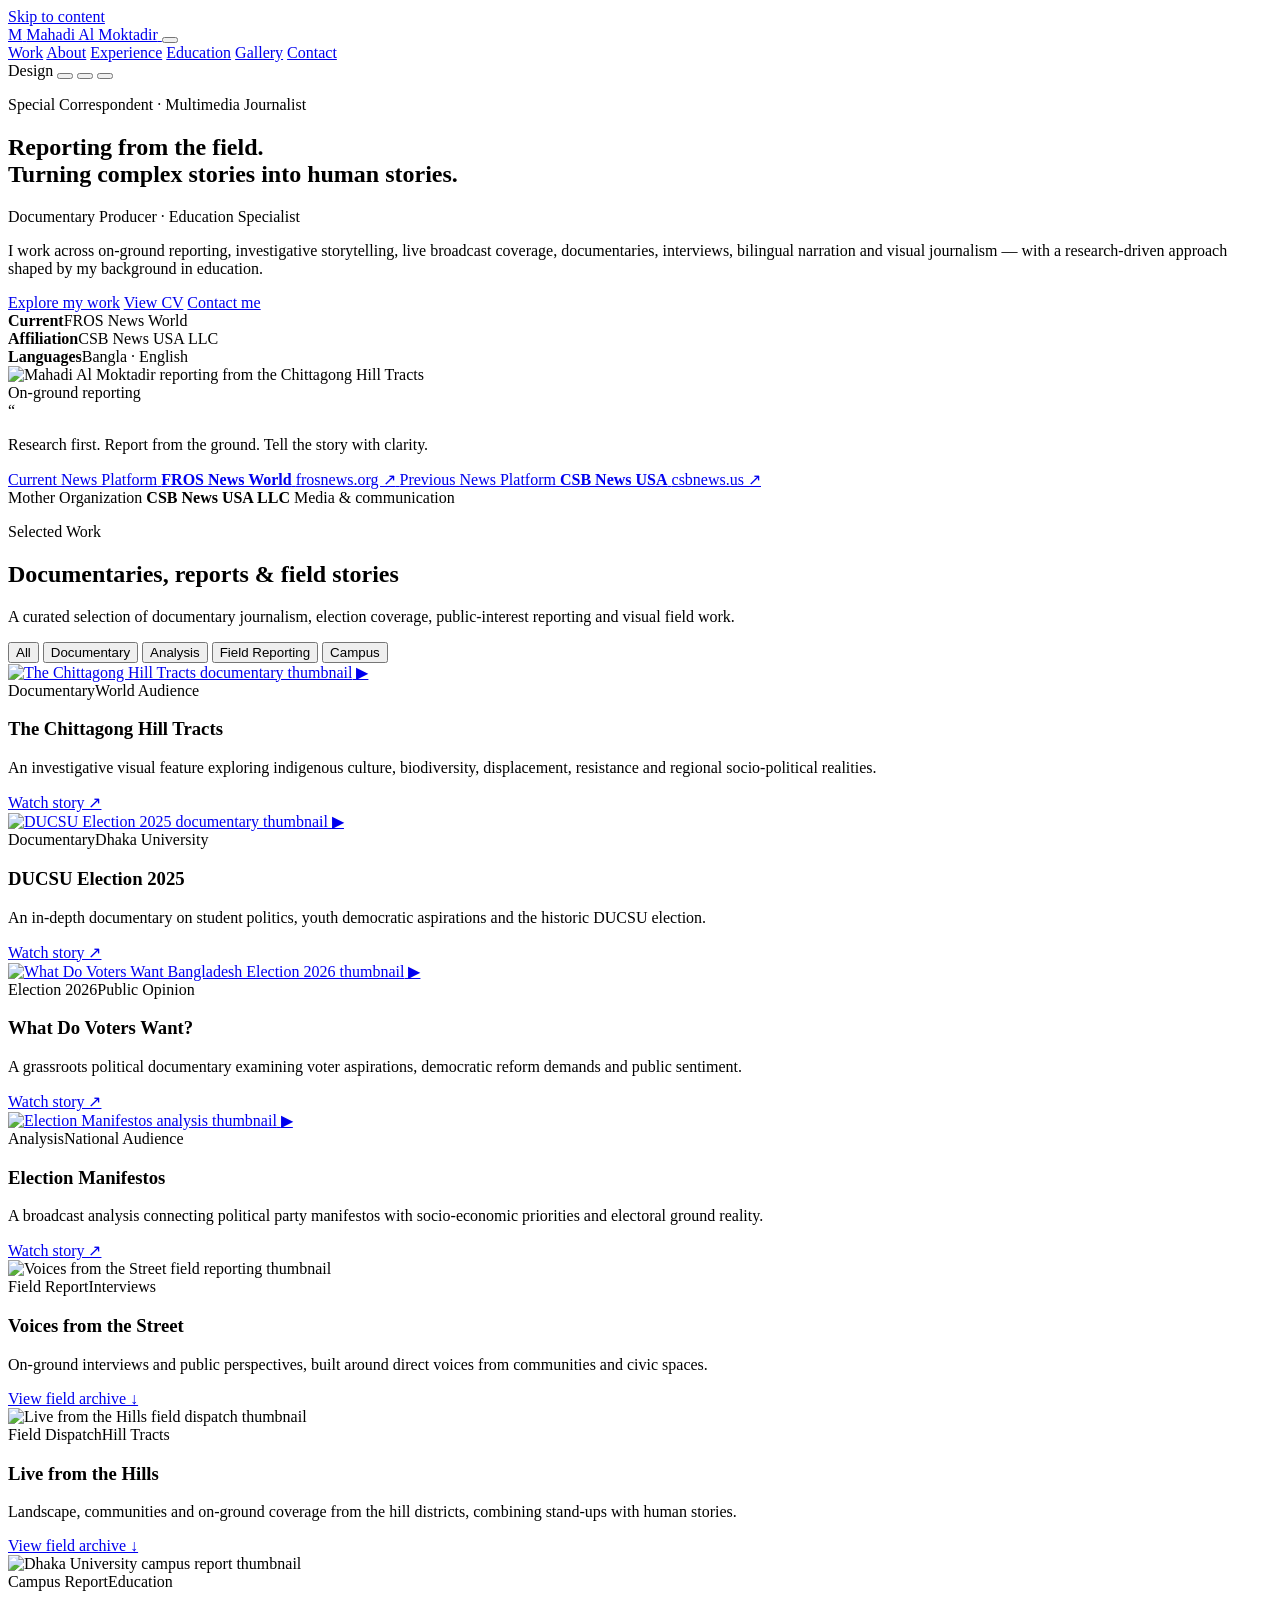
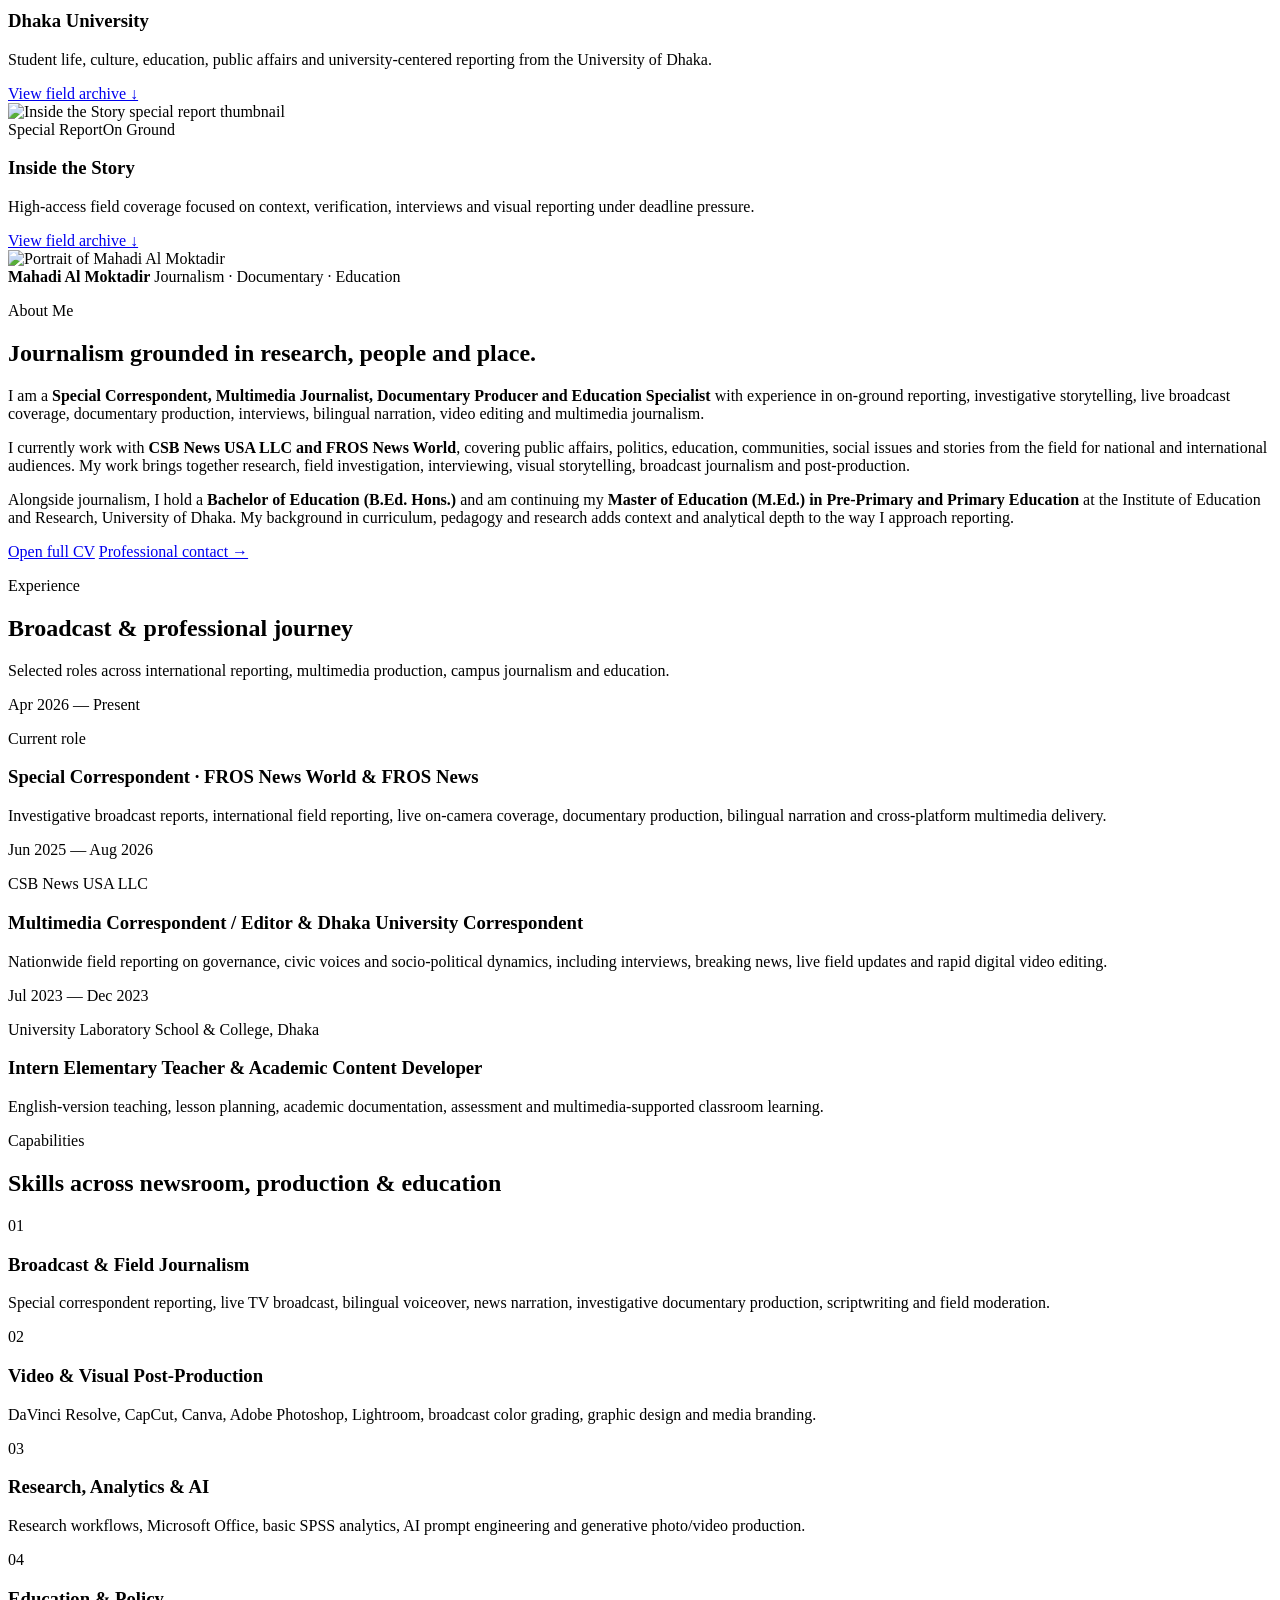
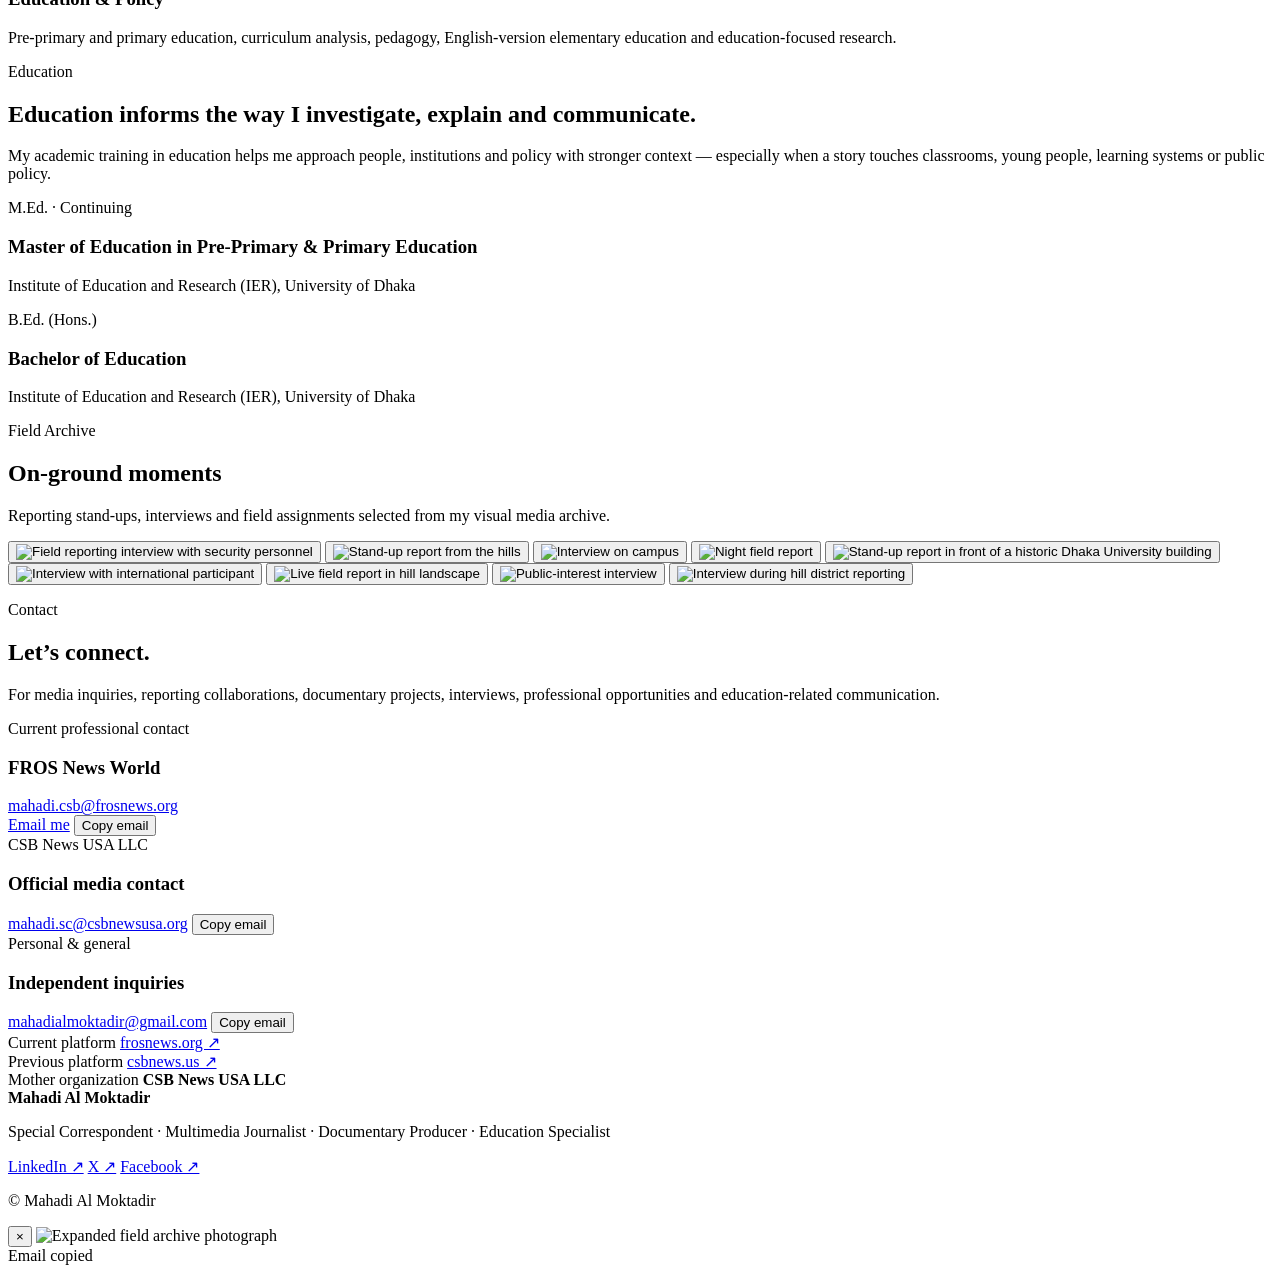
==== index.html @ e701abc4 "assets/js/main.js" ====
<!doctype html>
<html lang="en" data-theme="midnight">
<head>
  <meta charset="utf-8" />
  <meta name="viewport" content="width=device-width, initial-scale=1" />
  <meta name="theme-color" content="#071c2b" />
  <meta name="description" content="Portfolio of Mahadi Al Moktadir — Special Correspondent, Multimedia Journalist, Documentary Producer and Education Specialist working across field reporting, documentaries, public affairs and education." />
  <meta property="og:title" content="Mahadi Al Moktadir | Journalist & Documentary Producer" />
  <meta property="og:description" content="Field reporting, documentary journalism, multimedia storytelling and education." />
  <meta property="og:type" content="website" />
  <meta property="og:image" content="assets/images/thumbnails/chittagong-hill-tracts.webp" />
  <title>Mahadi Al Moktadir | Special Correspondent & Multimedia Journalist</title>
  <link rel="icon" href="assets/images/favicon.svg" type="image/svg+xml" />
  <link rel="preconnect" href="https://fonts.googleapis.com" />
  <link rel="preconnect" href="https://fonts.gstatic.com" crossorigin />
  <link href="https://fonts.googleapis.com/css2?family=Inter:wght@400;500;600;700;800&family=Source+Serif+4:opsz,wght@8..60,500;8..60,600&display=swap" rel="stylesheet" />
  <link rel="stylesheet" href="assets/css/style.css" />
</head>
<body>
  <a class="skip-link" href="#main">Skip to content</a>
  <div class="scroll-progress" id="scrollProgress" aria-hidden="true"></div>

  <header class="site-header" id="top">
    <nav class="nav container" aria-label="Primary navigation">
      <a class="brand" href="#top" aria-label="Mahadi Al Moktadir home">
        <span class="brand-mark">M</span>
        <span class="brand-text">Mahadi Al Moktadir</span>
      </a>

      <button class="menu-toggle" id="menuToggle" aria-expanded="false" aria-controls="navMenu" aria-label="Open menu">
        <span></span><span></span><span></span>
      </button>

      <div class="nav-menu" id="navMenu">
        <a href="#work">Work</a>
        <a href="#about">About</a>
        <a href="#experience">Experience</a>
        <a href="#education">Education</a>
        <a href="#gallery">Gallery</a>
        <a href="#contact">Contact</a>
        <div class="theme-control" aria-label="Choose site design">
          <span>Design</span>
          <button class="theme-btn active" data-set-theme="midnight" title="Midnight design" aria-label="Midnight design"></button>
          <button class="theme-btn" data-set-theme="editorial" title="Editorial design" aria-label="Editorial design"></button>
          <button class="theme-btn" data-set-theme="light" title="Light design" aria-label="Light design"></button>
        </div>
      </div>
    </nav>
  </header>

  <main id="main">
    <section class="hero section">
      <div class="container hero-grid">
        <div class="hero-copy reveal">
          <p class="eyebrow">Special Correspondent · Multimedia Journalist</p>
          <h1>Reporting from the field.<br /><span>Turning complex stories into human stories.</span></h1>
          <p class="hero-role">Documentary Producer · Education Specialist</p>
          <p class="hero-lead">I work across on-ground reporting, investigative storytelling, live broadcast coverage, documentaries, interviews, bilingual narration and visual journalism — with a research-driven approach shaped by my background in education.</p>

          <div class="hero-actions">
            <a class="btn btn-primary" href="#work">Explore my work</a>
            <a class="btn btn-secondary" href="assets/docs/mahadi-al-moktadir-cv.pdf" target="_blank" rel="noopener">View CV</a>
            <a class="btn btn-ghost" href="#contact">Contact me</a>
          </div>

          <div class="hero-meta" aria-label="Professional highlights">
            <div><strong>Current</strong><span>FROS News World</span></div>
            <div><strong>Affiliation</strong><span>CSB News USA LLC</span></div>
            <div><strong>Languages</strong><span>Bangla · English</span></div>
          </div>
        </div>

        <div class="hero-media reveal">
          <div class="hero-image-wrap">
            <img src="assets/images/mahadi-field-hero.webp" alt="Mahadi Al Moktadir reporting from the Chittagong Hill Tracts" />
            <div class="media-tag"><span class="live-dot"></span> On-ground reporting</div>
          </div>
          <div class="hero-quote">
            <span>“</span>
            <p>Research first. Report from the ground. Tell the story with clarity.</p>
          </div>
        </div>
      </div>
    </section>

    <section class="affiliations" aria-label="Professional affiliations">
      <div class="container affiliation-grid">
        <a href="https://frosnews.org" target="_blank" rel="noopener" class="affiliation-card reveal">
          <span class="label">Current News Platform</span>
          <strong>FROS News World</strong>
          <span class="link-text">frosnews.org ↗</span>
        </a>
        <a href="https://csbnews.us" target="_blank" rel="noopener" class="affiliation-card reveal">
          <span class="label">Previous News Platform</span>
          <strong>CSB News USA</strong>
          <span class="link-text">csbnews.us ↗</span>
        </a>
        <div class="affiliation-card reveal">
          <span class="label">Mother Organization</span>
          <strong>CSB News USA LLC</strong>
          <span class="link-text">Media & communication</span>
        </div>
      </div>
    </section>

    <section class="section" id="work">
      <div class="container">
        <div class="section-heading reveal">
          <div>
            <p class="eyebrow">Selected Work</p>
            <h2>Documentaries, reports & field stories</h2>
          </div>
          <p>A curated selection of documentary journalism, election coverage, public-interest reporting and visual field work.</p>
        </div>

        <div class="filter-bar reveal" role="group" aria-label="Filter portfolio work">
          <button class="filter-btn active" data-filter="all">All</button>
          <button class="filter-btn" data-filter="documentary">Documentary</button>
          <button class="filter-btn" data-filter="analysis">Analysis</button>
          <button class="filter-btn" data-filter="field">Field Reporting</button>
          <button class="filter-btn" data-filter="campus">Campus</button>
        </div>

        <div class="work-grid" id="workGrid">
          <article class="work-card reveal" data-category="documentary">
            <a class="work-image" href="https://www.instagram.com/reel/DVRFPgnChl7/?utm_source=ig_web_button_share_sheet" target="_blank" rel="noopener" aria-label="Watch The Chittagong Hill Tracts documentary">
              <img src="assets/images/thumbnails/chittagong-hill-tracts.webp" alt="The Chittagong Hill Tracts documentary thumbnail" loading="lazy" />
              <span class="play">▶</span>
            </a>
            <div class="work-body">
              <div class="work-tags"><span>Documentary</span><span>World Audience</span></div>
              <h3>The Chittagong Hill Tracts</h3>
              <p>An investigative visual feature exploring indigenous culture, biodiversity, displacement, resistance and regional socio-political realities.</p>
              <a class="text-link" href="https://www.instagram.com/reel/DVRFPgnChl7/?utm_source=ig_web_button_share_sheet" target="_blank" rel="noopener">Watch story ↗</a>
            </div>
          </article>

          <article class="work-card reveal" data-category="documentary campus">
            <a class="work-image" href="https://youtu.be/Fv5Jxe_uod0?si=DHQWruhBxrmBIJf_" target="_blank" rel="noopener" aria-label="Watch DUCSU Election 2025 documentary">
              <img src="assets/images/thumbnails/ducsu-election-2025.webp" alt="DUCSU Election 2025 documentary thumbnail" loading="lazy" />
              <span class="play">▶</span>
            </a>
            <div class="work-body">
              <div class="work-tags"><span>Documentary</span><span>Dhaka University</span></div>
              <h3>DUCSU Election 2025</h3>
              <p>An in-depth documentary on student politics, youth democratic aspirations and the historic DUCSU election.</p>
              <a class="text-link" href="https://youtu.be/Fv5Jxe_uod0?si=DHQWruhBxrmBIJf_" target="_blank" rel="noopener">Watch story ↗</a>
            </div>
          </article>

          <article class="work-card reveal" data-category="documentary analysis field">
            <a class="work-image" href="https://www.facebook.com/share/v/1CZFBGJHWz/" target="_blank" rel="noopener" aria-label="Watch What Do Voters Want report">
              <img src="assets/images/thumbnails/what-voters-want.webp" alt="What Do Voters Want Bangladesh Election 2026 thumbnail" loading="lazy" />
              <span class="play">▶</span>
            </a>
            <div class="work-body">
              <div class="work-tags"><span>Election 2026</span><span>Public Opinion</span></div>
              <h3>What Do Voters Want?</h3>
              <p>A grassroots political documentary examining voter aspirations, democratic reform demands and public sentiment.</p>
              <a class="text-link" href="https://www.facebook.com/share/v/1CZFBGJHWz/" target="_blank" rel="noopener">Watch story ↗</a>
            </div>
          </article>

          <article class="work-card reveal" data-category="analysis">
            <a class="work-image" href="https://www.facebook.com/share/v/1FN7fMViYa/" target="_blank" rel="noopener" aria-label="Watch Election Manifestos analysis">
              <img src="assets/images/thumbnails/election-manifestos.webp" alt="Election Manifestos analysis thumbnail" loading="lazy" />
              <span class="play">▶</span>
            </a>
            <div class="work-body">
              <div class="work-tags"><span>Analysis</span><span>National Audience</span></div>
              <h3>Election Manifestos</h3>
              <p>A broadcast analysis connecting political party manifestos with socio-economic priorities and electoral ground reality.</p>
              <a class="text-link" href="https://www.facebook.com/share/v/1FN7fMViYa/" target="_blank" rel="noopener">Watch story ↗</a>
            </div>
          </article>

          <article class="work-card reveal" data-category="field">
            <div class="work-image">
              <img src="assets/images/thumbnails/voices-from-street.webp" alt="Voices from the Street field reporting thumbnail" loading="lazy" />
            </div>
            <div class="work-body">
              <div class="work-tags"><span>Field Report</span><span>Interviews</span></div>
              <h3>Voices from the Street</h3>
              <p>On-ground interviews and public perspectives, built around direct voices from communities and civic spaces.</p>
              <a class="text-link" href="#gallery">View field archive ↓</a>
            </div>
          </article>

          <article class="work-card reveal" data-category="field documentary">
            <div class="work-image">
              <img src="assets/images/thumbnails/live-from-hills.webp" alt="Live from the Hills field dispatch thumbnail" loading="lazy" />
            </div>
            <div class="work-body">
              <div class="work-tags"><span>Field Dispatch</span><span>Hill Tracts</span></div>
              <h3>Live from the Hills</h3>
              <p>Landscape, communities and on-ground coverage from the hill districts, combining stand-ups with human stories.</p>
              <a class="text-link" href="#gallery">View field archive ↓</a>
            </div>
          </article>

          <article class="work-card reveal" data-category="campus field">
            <div class="work-image">
              <img src="assets/images/thumbnails/dhaka-university.webp" alt="Dhaka University campus report thumbnail" loading="lazy" />
            </div>
            <div class="work-body">
              <div class="work-tags"><span>Campus Report</span><span>Education</span></div>
              <h3>Dhaka University</h3>
              <p>Student life, culture, education, public affairs and university-centered reporting from the University of Dhaka.</p>
              <a class="text-link" href="#gallery">View field archive ↓</a>
            </div>
          </article>

          <article class="work-card reveal" data-category="field">
            <div class="work-image">
              <img src="assets/images/thumbnails/inside-the-story.webp" alt="Inside the Story special report thumbnail" loading="lazy" />
            </div>
            <div class="work-body">
              <div class="work-tags"><span>Special Report</span><span>On Ground</span></div>
              <h3>Inside the Story</h3>
              <p>High-access field coverage focused on context, verification, interviews and visual reporting under deadline pressure.</p>
              <a class="text-link" href="#gallery">View field archive ↓</a>
            </div>
          </article>
        </div>
      </div>
    </section>

    <section class="section about-section" id="about">
      <div class="container about-grid">
        <div class="about-photo reveal">
          <img src="assets/images/mahadi-profile.webp" alt="Portrait of Mahadi Al Moktadir" loading="lazy" />
          <div class="about-photo-caption">
            <strong>Mahadi Al Moktadir</strong>
            <span>Journalism · Documentary · Education</span>
          </div>
        </div>

        <div class="about-copy reveal">
          <p class="eyebrow">About Me</p>
          <h2>Journalism grounded in research, people and place.</h2>
          <p>I am a <strong>Special Correspondent, Multimedia Journalist, Documentary Producer and Education Specialist</strong> with experience in on-ground reporting, investigative storytelling, live broadcast coverage, documentary production, interviews, bilingual narration, video editing and multimedia journalism.</p>
          <p>I currently work with <strong>CSB News USA LLC and FROS News World</strong>, covering public affairs, politics, education, communities, social issues and stories from the field for national and international audiences. My work brings together research, field investigation, interviewing, visual storytelling, broadcast journalism and post-production.</p>
          <p>Alongside journalism, I hold a <strong>Bachelor of Education (B.Ed. Hons.)</strong> and am continuing my <strong>Master of Education (M.Ed.) in Pre-Primary and Primary Education</strong> at the Institute of Education and Research, University of Dhaka. My background in curriculum, pedagogy and research adds context and analytical depth to the way I approach reporting.</p>
          <div class="about-actions">
            <a class="btn btn-primary" href="assets/docs/mahadi-al-moktadir-cv.pdf" target="_blank" rel="noopener">Open full CV</a>
            <a class="text-link" href="#contact">Professional contact →</a>
          </div>
        </div>
      </div>
    </section>

    <section class="section" id="experience">
      <div class="container">
        <div class="section-heading reveal">
          <div>
            <p class="eyebrow">Experience</p>
            <h2>Broadcast & professional journey</h2>
          </div>
          <p>Selected roles across international reporting, multimedia production, campus journalism and education.</p>
        </div>

        <div class="timeline">
          <article class="timeline-item reveal">
            <div class="timeline-date">Apr 2026 — Present</div>
            <div class="timeline-content">
              <p class="timeline-kicker">Current role</p>
              <h3>Special Correspondent · FROS News World & FROS News</h3>
              <p>Investigative broadcast reports, international field reporting, live on-camera coverage, documentary production, bilingual narration and cross-platform multimedia delivery.</p>
            </div>
          </article>
          <article class="timeline-item reveal">
            <div class="timeline-date">Jun 2025 — Aug 2026</div>
            <div class="timeline-content">
              <p class="timeline-kicker">CSB News USA LLC</p>
              <h3>Multimedia Correspondent / Editor & Dhaka University Correspondent</h3>
              <p>Nationwide field reporting on governance, civic voices and socio-political dynamics, including interviews, breaking news, live field updates and rapid digital video editing.</p>
            </div>
          </article>
          <article class="timeline-item reveal">
            <div class="timeline-date">Jul 2023 — Dec 2023</div>
            <div class="timeline-content">
              <p class="timeline-kicker">University Laboratory School & College, Dhaka</p>
              <h3>Intern Elementary Teacher & Academic Content Developer</h3>
              <p>English-version teaching, lesson planning, academic documentation, assessment and multimedia-supported classroom learning.</p>
            </div>
          </article>
        </div>
      </div>
    </section>

    <section class="section skills-section">
      <div class="container">
        <div class="section-heading reveal">
          <div>
            <p class="eyebrow">Capabilities</p>
            <h2>Skills across newsroom, production & education</h2>
          </div>
        </div>
        <div class="skills-grid">
          <article class="skill-card reveal"><span>01</span><h3>Broadcast & Field Journalism</h3><p>Special correspondent reporting, live TV broadcast, bilingual voiceover, news narration, investigative documentary production, scriptwriting and field moderation.</p></article>
          <article class="skill-card reveal"><span>02</span><h3>Video & Visual Post-Production</h3><p>DaVinci Resolve, CapCut, Canva, Adobe Photoshop, Lightroom, broadcast color grading, graphic design and media branding.</p></article>
          <article class="skill-card reveal"><span>03</span><h3>Research, Analytics & AI</h3><p>Research workflows, Microsoft Office, basic SPSS analytics, AI prompt engineering and generative photo/video production.</p></article>
          <article class="skill-card reveal"><span>04</span><h3>Education & Policy</h3><p>Pre-primary and primary education, curriculum analysis, pedagogy, English-version elementary education and education-focused research.</p></article>
        </div>
      </div>
    </section>

    <section class="section education-section" id="education">
      <div class="container education-grid">
        <div class="education-copy reveal">
          <p class="eyebrow">Education</p>
          <h2>Education informs the way I investigate, explain and communicate.</h2>
          <p>My academic training in education helps me approach people, institutions and policy with stronger context — especially when a story touches classrooms, young people, learning systems or public policy.</p>
        </div>
        <div class="education-list reveal">
          <article>
            <span class="degree">M.Ed. · Continuing</span>
            <h3>Master of Education in Pre-Primary & Primary Education</h3>
            <p>Institute of Education and Research (IER), University of Dhaka</p>
          </article>
          <article>
            <span class="degree">B.Ed. (Hons.)</span>
            <h3>Bachelor of Education</h3>
            <p>Institute of Education and Research (IER), University of Dhaka</p>
          </article>
        </div>
      </div>
    </section>

    <section class="section gallery-section" id="gallery">
      <div class="container">
        <div class="section-heading reveal">
          <div>
            <p class="eyebrow">Field Archive</p>
            <h2>On-ground moments</h2>
          </div>
          <p>Reporting stand-ups, interviews and field assignments selected from my visual media archive.</p>
        </div>

        <div class="gallery-grid">
          <button class="gallery-item wide reveal" data-full="assets/images/gallery/field-security-interview.webp" aria-label="Open field security interview photo"><img src="assets/images/gallery/field-security-interview.webp" alt="Field reporting interview with security personnel" loading="lazy" /></button>
          <button class="gallery-item reveal" data-full="assets/images/gallery/hill-standup.webp" aria-label="Open hill stand-up photo"><img src="assets/images/gallery/hill-standup.webp" alt="Stand-up report from the hills" loading="lazy" /></button>
          <button class="gallery-item reveal" data-full="assets/images/gallery/campus-interview.webp" aria-label="Open campus interview photo"><img src="assets/images/gallery/campus-interview.webp" alt="Interview on campus" loading="lazy" /></button>
          <button class="gallery-item reveal" data-full="assets/images/gallery/night-report.webp" aria-label="Open night report photo"><img src="assets/images/gallery/night-report.webp" alt="Night field report" loading="lazy" /></button>
          <button class="gallery-item wide reveal" data-full="assets/images/gallery/dhaka-university-standup.webp" aria-label="Open Dhaka University stand-up photo"><img src="assets/images/gallery/dhaka-university-standup.webp" alt="Stand-up report in front of a historic Dhaka University building" loading="lazy" /></button>
          <button class="gallery-item reveal" data-full="assets/images/gallery/international-interview.webp" aria-label="Open international interview photo"><img src="assets/images/gallery/international-interview.webp" alt="Interview with international participant" loading="lazy" /></button>
          <button class="gallery-item reveal" data-full="assets/images/gallery/hill-live-report.webp" aria-label="Open hill live report photo"><img src="assets/images/gallery/hill-live-report.webp" alt="Live field report in hill landscape" loading="lazy" /></button>
          <button class="gallery-item reveal" data-full="assets/images/gallery/woman-interview.webp" aria-label="Open interview photo"><img src="assets/images/gallery/woman-interview.webp" alt="Public-interest interview" loading="lazy" /></button>
          <button class="gallery-item reveal" data-full="assets/images/gallery/hill-interview.webp" aria-label="Open hill interview photo"><img src="assets/images/gallery/hill-interview.webp" alt="Interview during hill district reporting" loading="lazy" /></button>
        </div>
      </div>
    </section>

    <section class="section contact-section" id="contact">
      <div class="container">
        <div class="contact-intro reveal">
          <p class="eyebrow">Contact</p>
          <h2>Let’s connect.</h2>
          <p>For media inquiries, reporting collaborations, documentary projects, interviews, professional opportunities and education-related communication.</p>
        </div>

        <div class="contact-grid">
          <article class="contact-card primary-contact reveal">
            <span class="contact-label">Current professional contact</span>
            <h3>FROS News World</h3>
            <a href="mailto:mahadi.csb@frosnews.org">mahadi.csb@frosnews.org</a>
            <div class="contact-actions">
              <a class="btn btn-small btn-primary" href="mailto:mahadi.csb@frosnews.org">Email me</a>
              <button class="btn btn-small btn-secondary copy-email" data-email="mahadi.csb@frosnews.org">Copy email</button>
            </div>
          </article>

          <article class="contact-card reveal">
            <span class="contact-label">CSB News USA LLC</span>
            <h3>Official media contact</h3>
            <a href="mailto:mahadi.sc@csbnewsusa.org">mahadi.sc@csbnewsusa.org</a>
            <button class="text-link copy-email" data-email="mahadi.sc@csbnewsusa.org">Copy email</button>
          </article>

          <article class="contact-card reveal">
            <span class="contact-label">Personal & general</span>
            <h3>Independent inquiries</h3>
            <a href="mailto:mahadialmoktadir@gmail.com">mahadialmoktadir@gmail.com</a>
            <button class="text-link copy-email" data-email="mahadialmoktadir@gmail.com">Copy email</button>
          </article>
        </div>

        <div class="contact-bottom reveal">
          <div>
            <span class="contact-label">Current platform</span>
            <a href="https://frosnews.org" target="_blank" rel="noopener">frosnews.org ↗</a>
          </div>
          <div>
            <span class="contact-label">Previous platform</span>
            <a href="https://csbnews.us" target="_blank" rel="noopener">csbnews.us ↗</a>
          </div>
          <div>
            <span class="contact-label">Mother organization</span>
            <strong>CSB News USA LLC</strong>
          </div>
        </div>
      </div>
    </section>
  </main>

  <footer class="footer">
    <div class="container footer-grid">
      <div>
        <strong>Mahadi Al Moktadir</strong>
        <p>Special Correspondent · Multimedia Journalist · Documentary Producer · Education Specialist</p>
      </div>
      <div class="social-links" aria-label="Social links">
        <a href="https://www.linkedin.com/in/mahadi-al-moktadir-59066b1b8" target="_blank" rel="noopener">LinkedIn ↗</a>
        <a href="https://x.com/MahadiMuktadir" target="_blank" rel="noopener">X ↗</a>
        <a href="https://www.facebook.com/mahadi.almuktadir1" target="_blank" rel="noopener">Facebook ↗</a>
      </div>
      <p class="copyright">© <span id="year"></span> Mahadi Al Moktadir</p>
    </div>
  </footer>

  <div class="lightbox" id="lightbox" aria-hidden="true" role="dialog" aria-modal="true" aria-label="Photo viewer">
    <button class="lightbox-close" id="lightboxClose" aria-label="Close photo viewer">×</button>
    <img id="lightboxImage" alt="Expanded field archive photograph" />
  </div>

  <div class="toast" id="toast" role="status" aria-live="polite">Email copied</div>
  <script src="assets/js/main.js"></script>
</body>
</html>
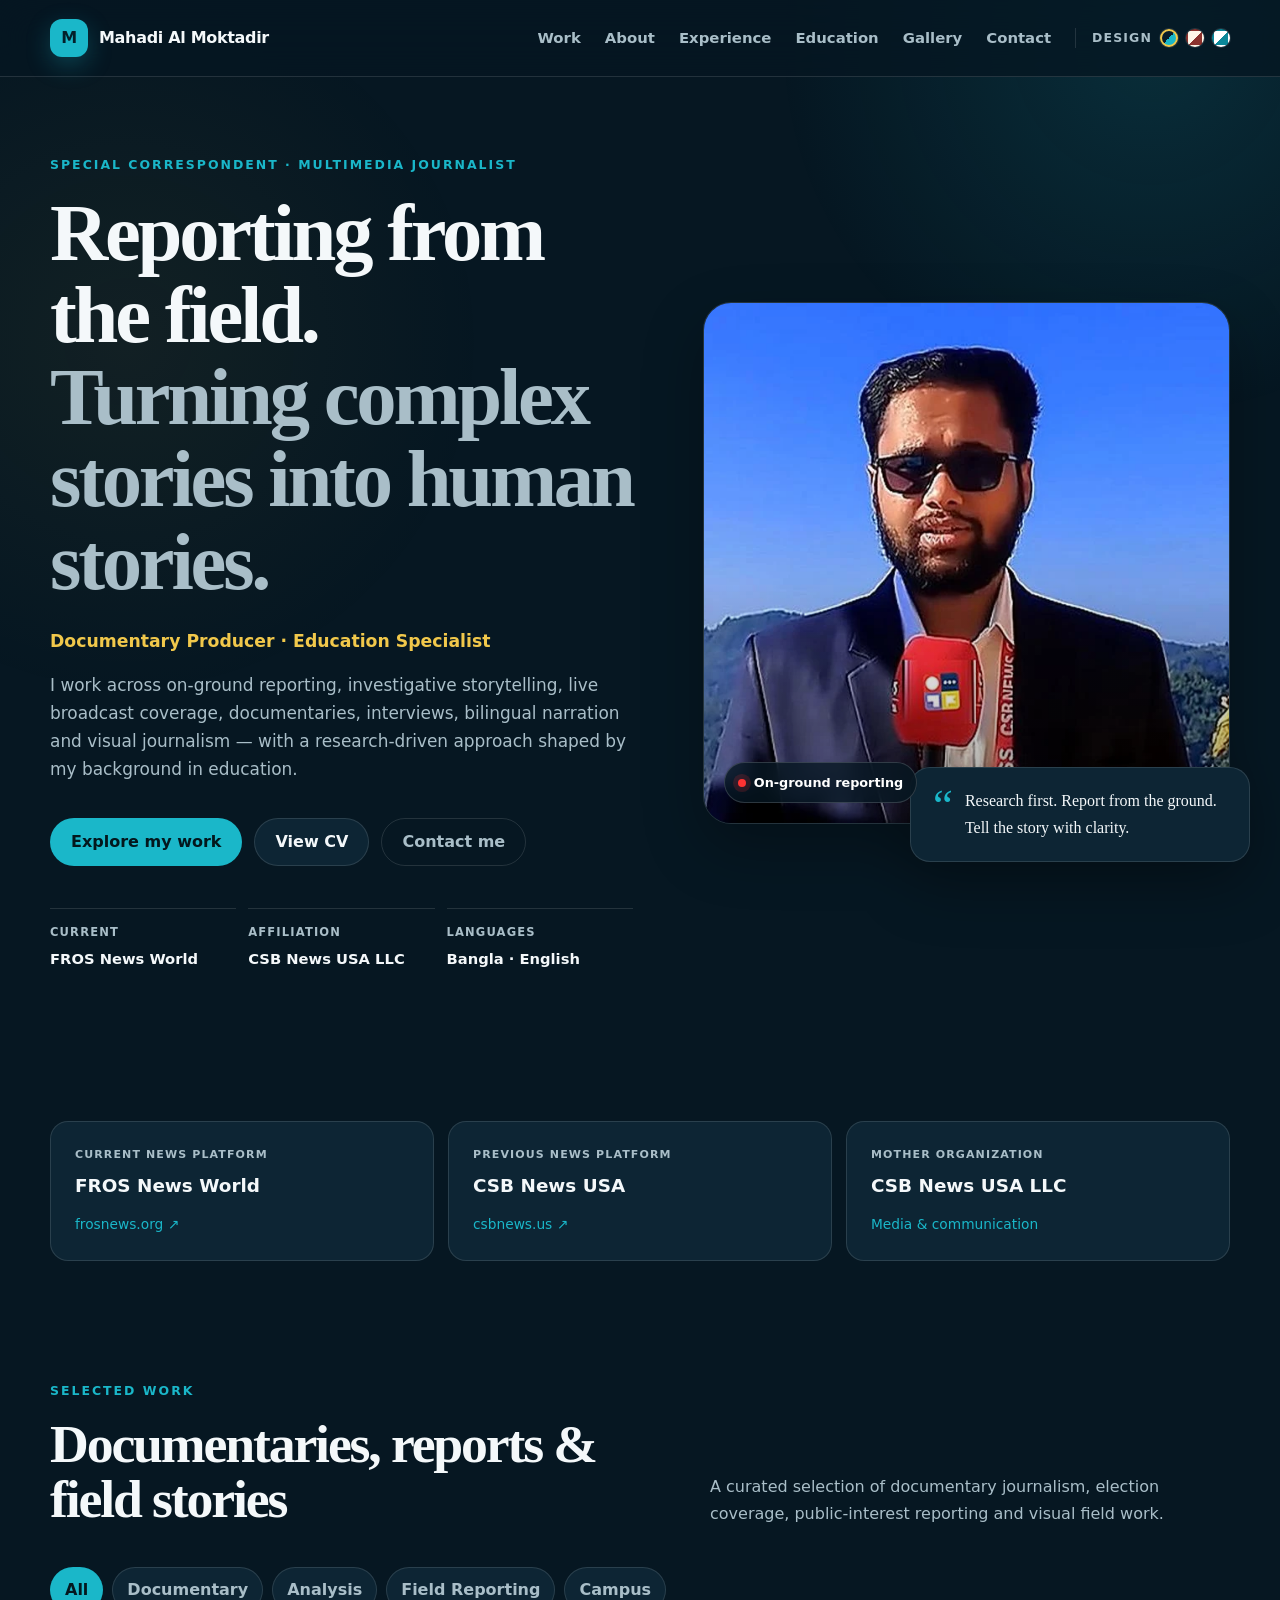
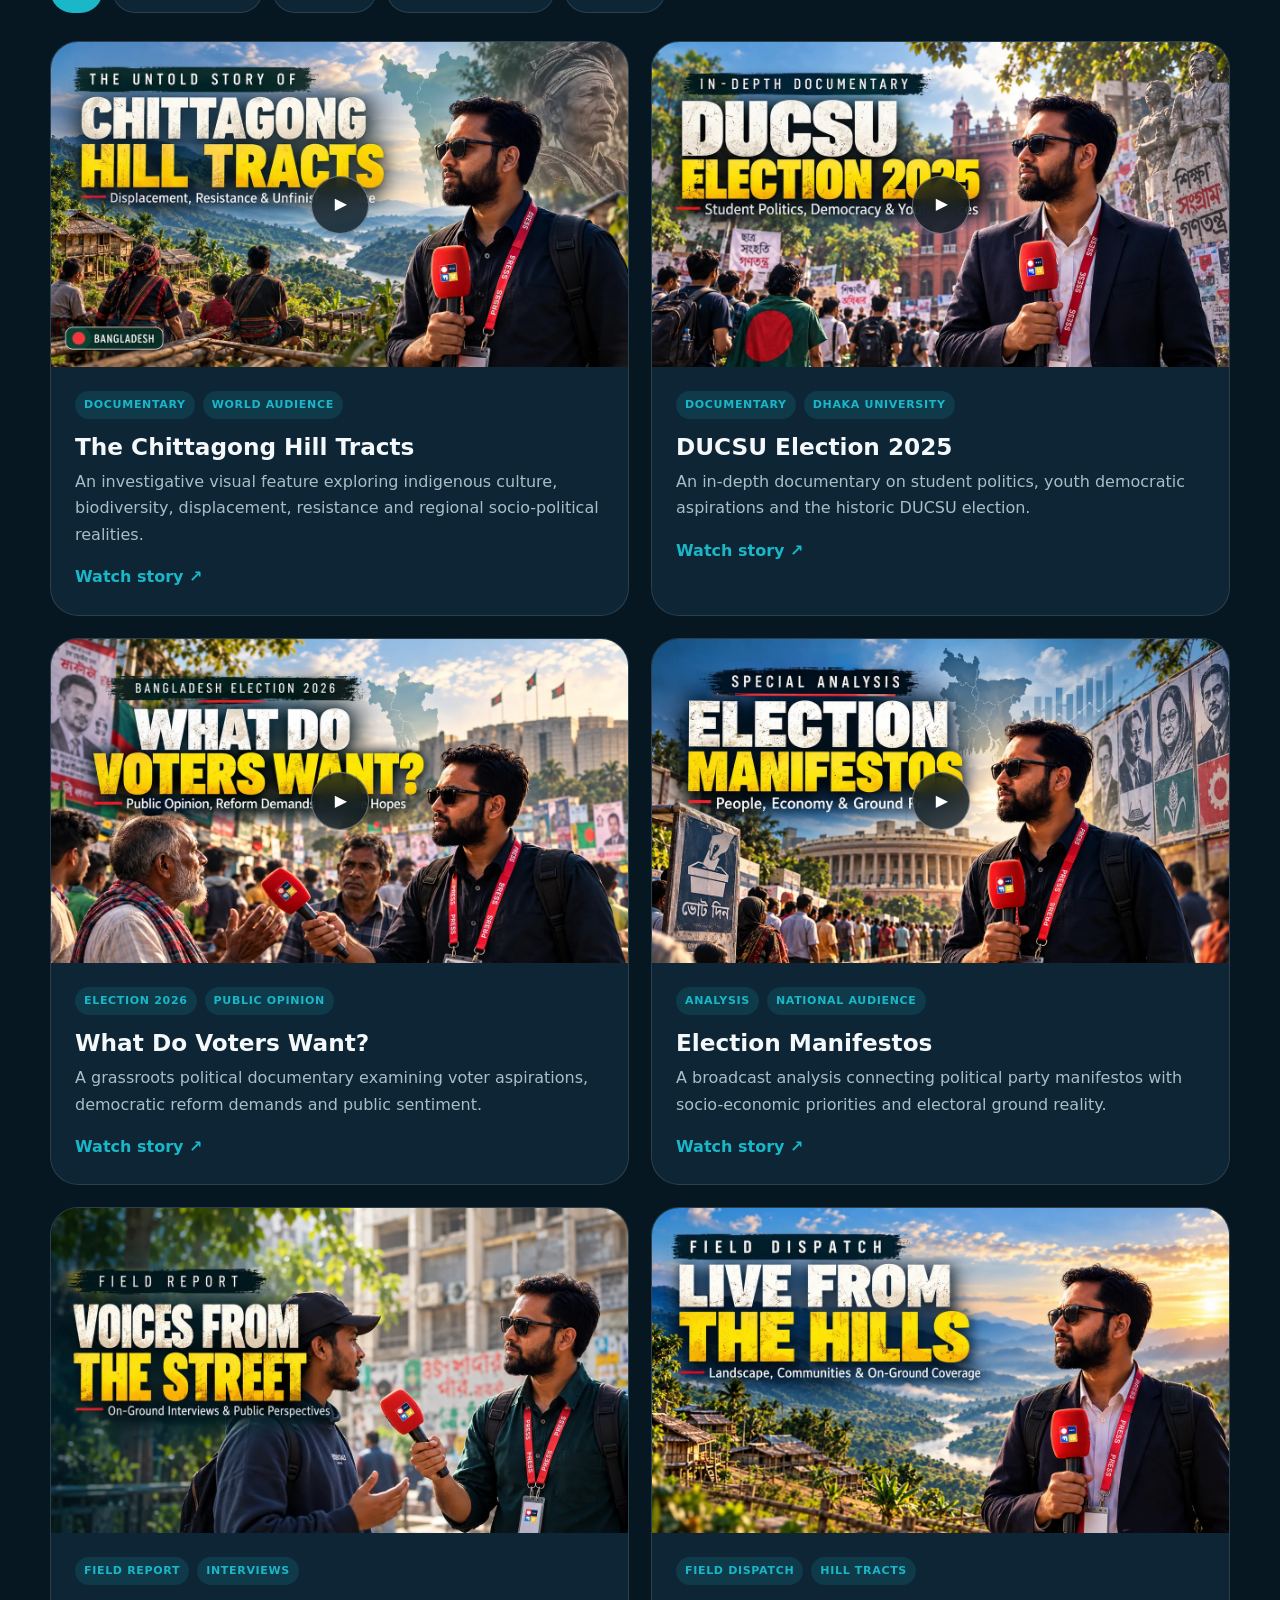
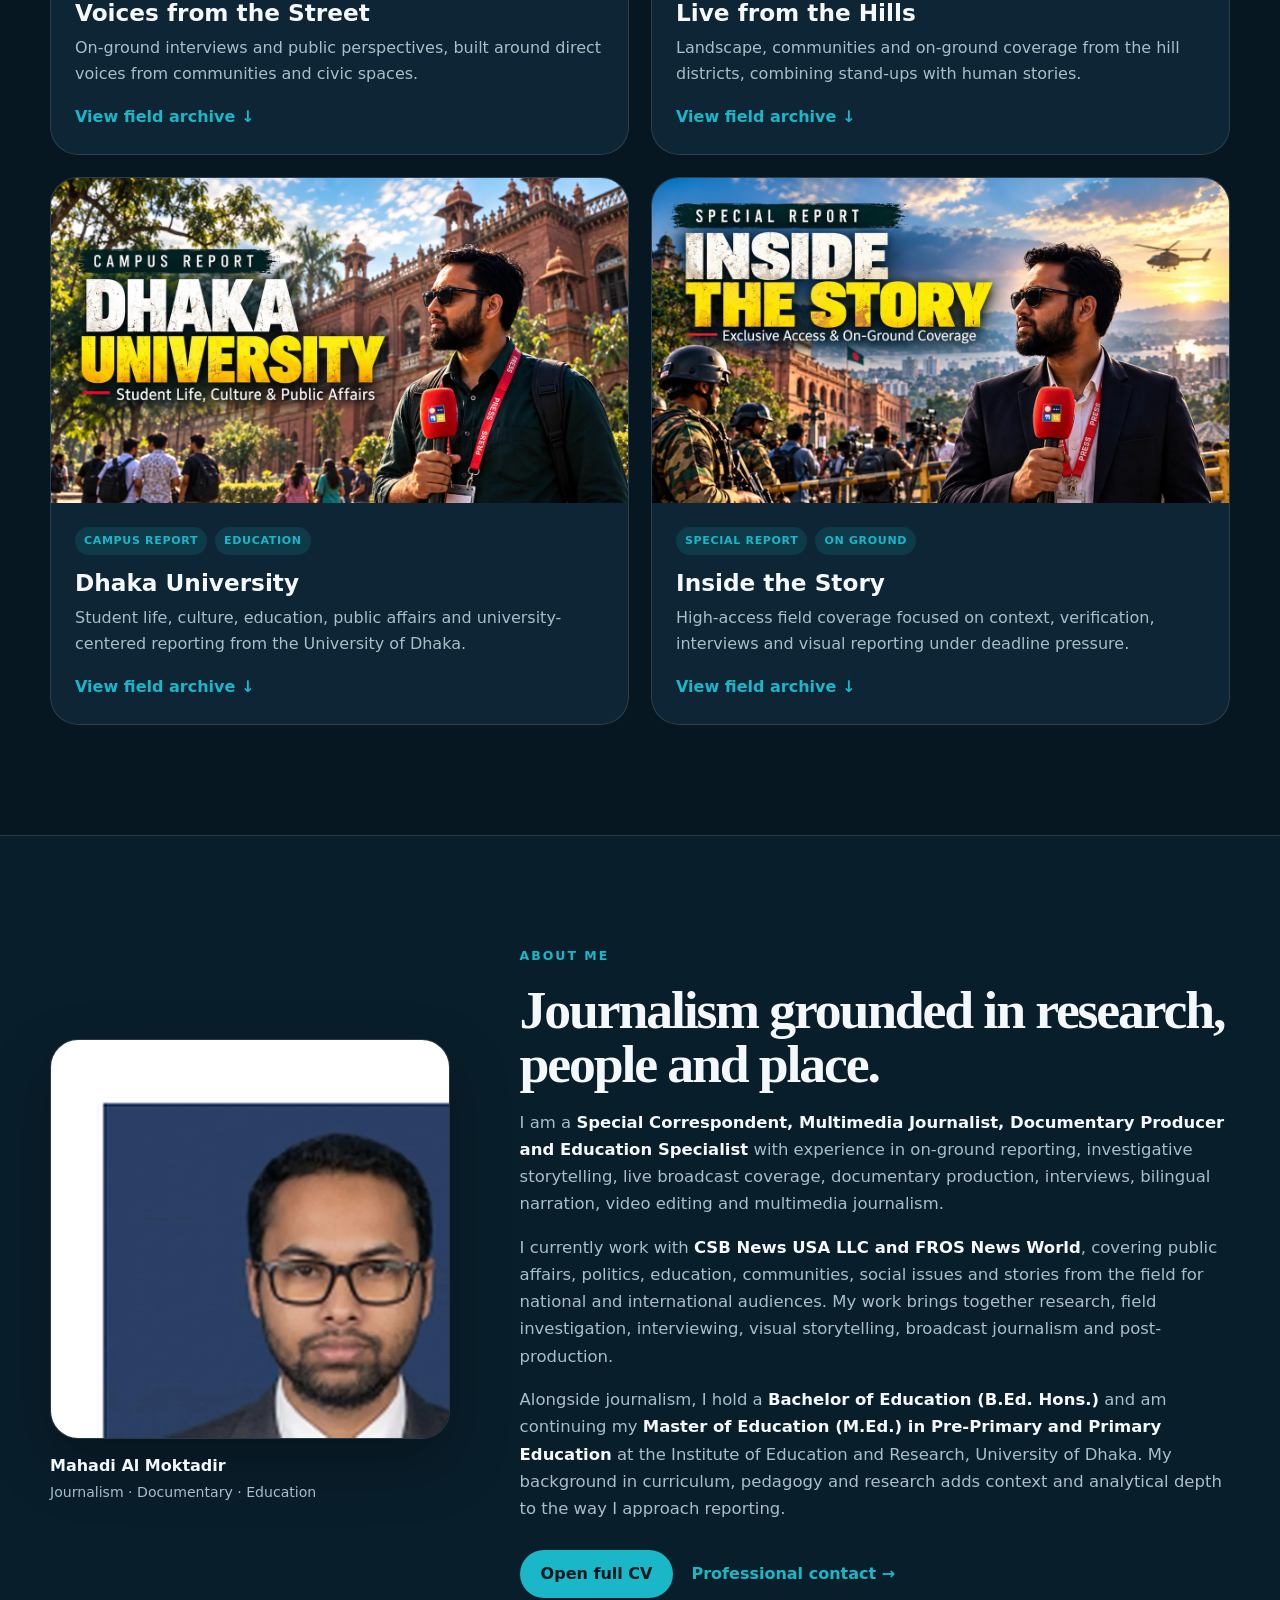
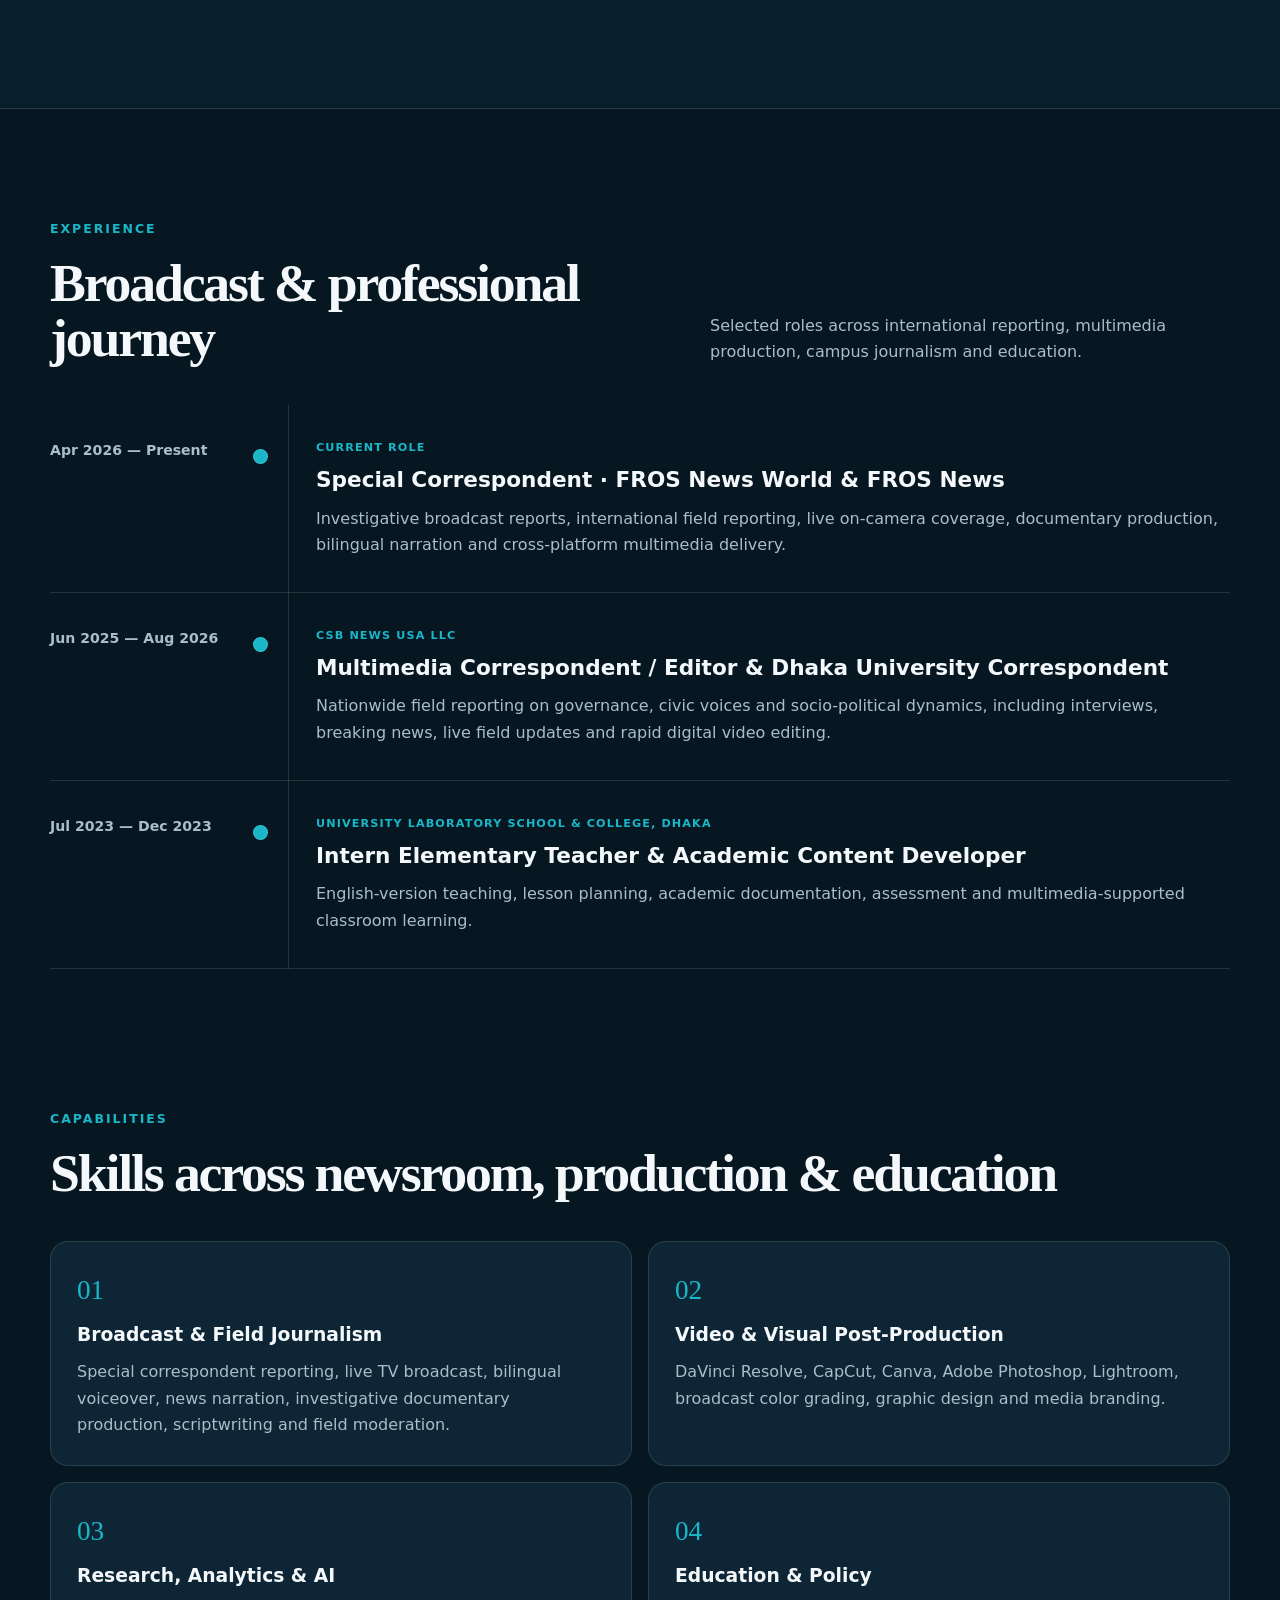
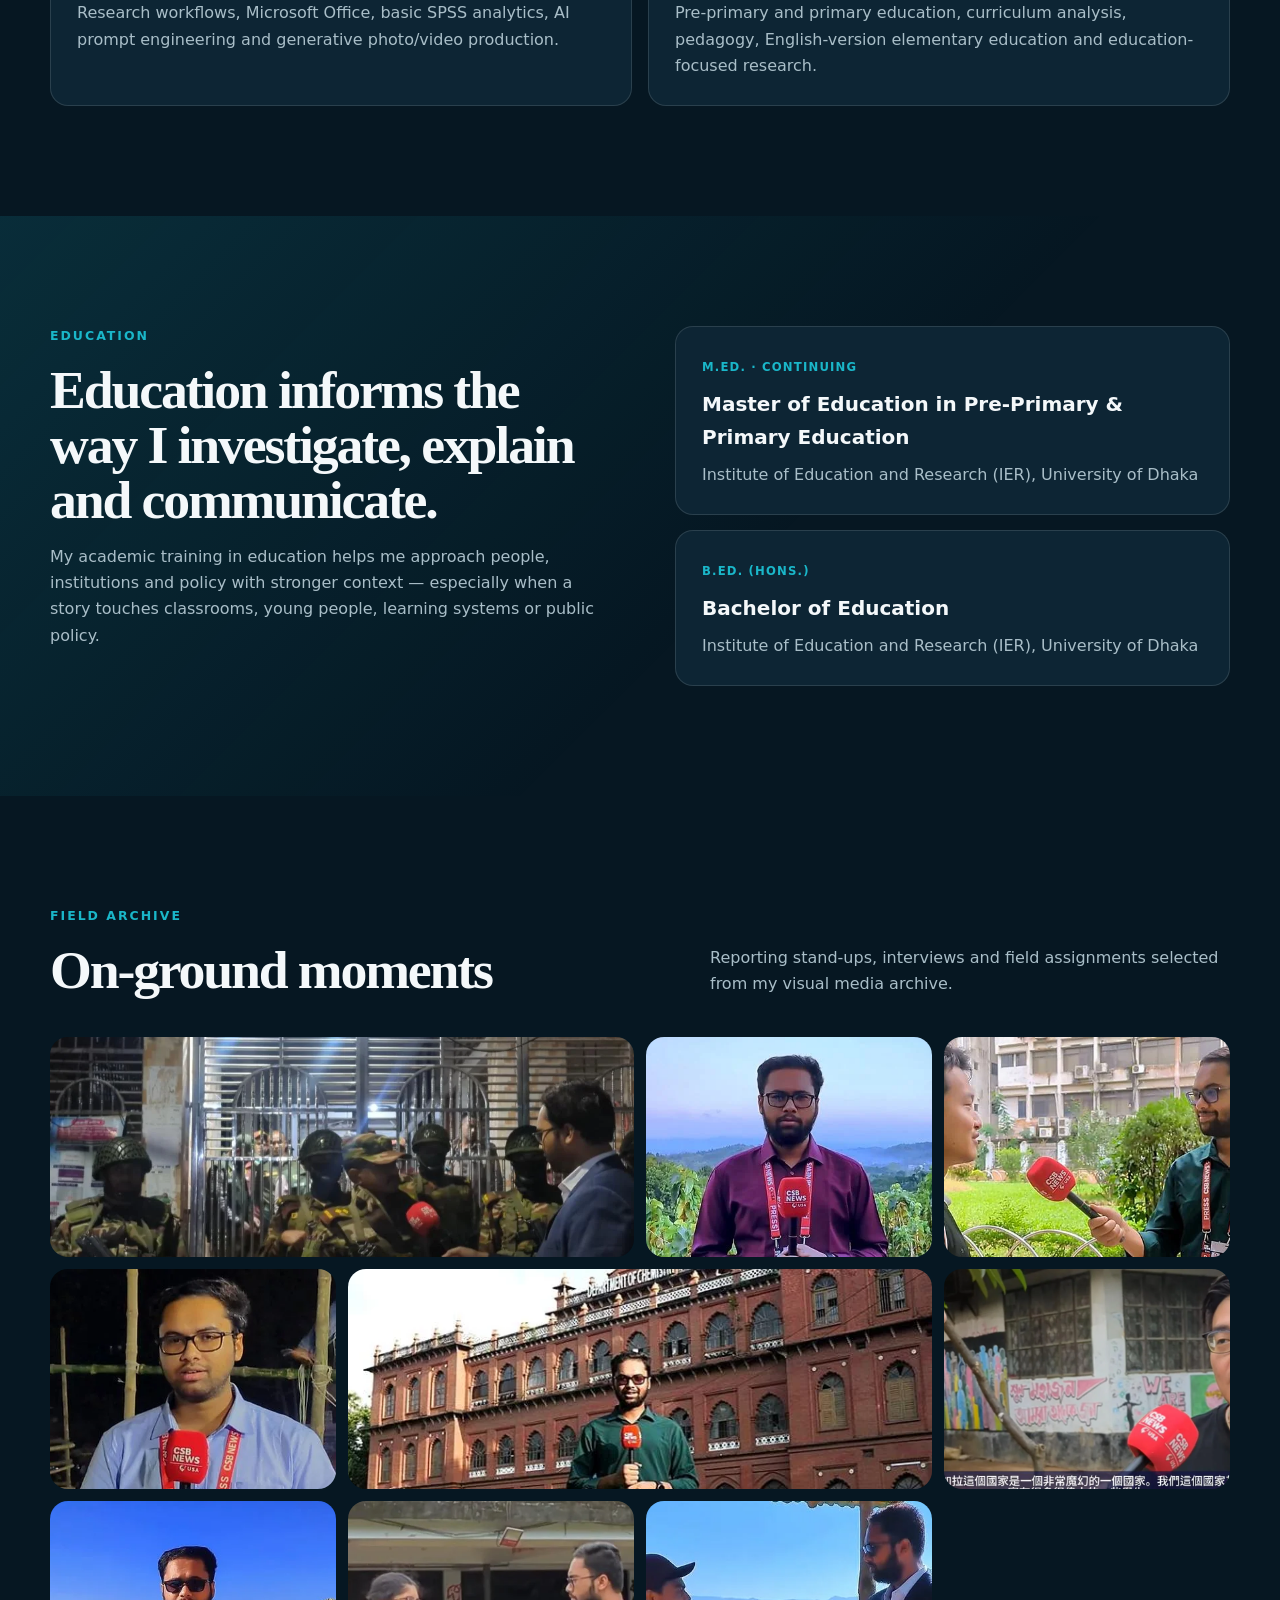
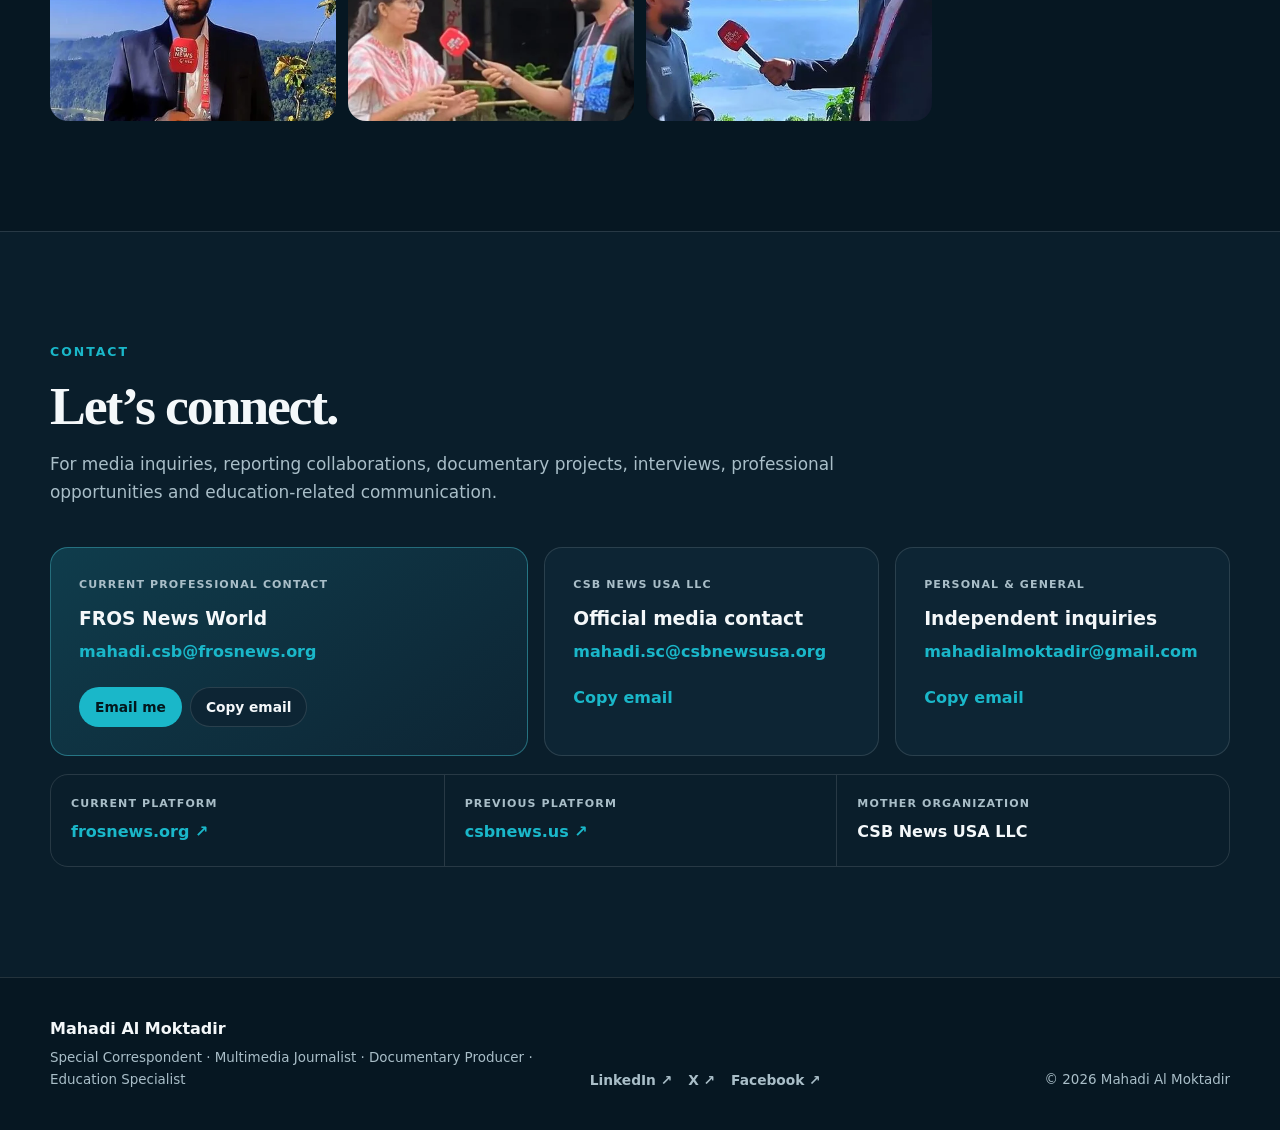
==== commit 1e0386f1: "Fix CV links to existing PDF" ====
--- a/index.html
+++ b/index.html
@@ -59,7 +59,7 @@
 
           <div class="hero-actions">
             <a class="btn btn-primary" href="#work">Explore my work</a>
-            <a class="btn btn-secondary" href="assets/docs/mahadi-al-moktadir-cv.pdf" target="_blank" rel="noopener">View CV</a>
+            <a class="btn btn-secondary" href="mahadi-al-moktadir-cv.pdf" target="_blank" rel="noopener">View CV</a>
             <a class="btn btn-ghost" href="#contact">Contact me</a>
           </div>
 
@@ -242,7 +242,7 @@
           <p>I currently work with <strong>CSB News USA LLC and FROS News World</strong>, covering public affairs, politics, education, communities, social issues and stories from the field for national and international audiences. My work brings together research, field investigation, interviewing, visual storytelling, broadcast journalism and post-production.</p>
           <p>Alongside journalism, I hold a <strong>Bachelor of Education (B.Ed. Hons.)</strong> and am continuing my <strong>Master of Education (M.Ed.) in Pre-Primary and Primary Education</strong> at the Institute of Education and Research, University of Dhaka. My background in curriculum, pedagogy and research adds context and analytical depth to the way I approach reporting.</p>
           <div class="about-actions">
-            <a class="btn btn-primary" href="assets/docs/mahadi-al-moktadir-cv.pdf" target="_blank" rel="noopener">Open full CV</a>
+            <a class="btn btn-primary" href="mahadi-al-moktadir-cv.pdf" target="_blank" rel="noopener">Open full CV</a>
             <a class="text-link" href="#contact">Professional contact →</a>
           </div>
         </div>
--- a/assets/css/style.css
+++ b/assets/css/style.css
@@ -0,0 +1,291 @@
+:root {
+  --bg: #061722;
+  --bg-elev: #0a1e2b;
+  --surface: #0d2534;
+  --surface-2: #102d3d;
+  --text: #f4f8fa;
+  --muted: #a9bec8;
+  --line: rgba(255,255,255,.12);
+  --accent: #1ab7c9;
+  --accent-2: #f1c84b;
+  --accent-soft: rgba(26,183,201,.14);
+  --shadow: 0 24px 60px rgba(0,0,0,.28);
+  --radius-lg: 28px;
+  --radius-md: 18px;
+  --radius-sm: 12px;
+  --max: 1180px;
+}
+
+html[data-theme="editorial"] {
+  --bg: #f2eee7;
+  --bg-elev: #f8f3eb;
+  --surface: #fffaf2;
+  --surface-2: #efe6d9;
+  --text: #211e1b;
+  --muted: #6c635c;
+  --line: rgba(57,43,32,.16);
+  --accent: #8c322d;
+  --accent-2: #c99330;
+  --accent-soft: rgba(140,50,45,.09);
+  --shadow: 0 24px 60px rgba(67,47,31,.12);
+}
+
+html[data-theme="light"] {
+  --bg: #f4fafb;
+  --bg-elev: #eef6f8;
+  --surface: #ffffff;
+  --surface-2: #eaf4f6;
+  --text: #0d2632;
+  --muted: #5f7680;
+  --line: rgba(13,38,50,.12);
+  --accent: #0b8799;
+  --accent-2: #d49a23;
+  --accent-soft: rgba(11,135,153,.09);
+  --shadow: 0 24px 60px rgba(26,69,80,.12);
+}
+
+* { box-sizing: border-box; }
+html { scroll-behavior: smooth; }
+body {
+  margin: 0;
+  font-family: Inter, system-ui, -apple-system, BlinkMacSystemFont, "Segoe UI", sans-serif;
+  background: var(--bg);
+  color: var(--text);
+  line-height: 1.65;
+  overflow-x: hidden;
+  transition: background .25s ease, color .25s ease;
+}
+body::before {
+  content: "";
+  position: fixed;
+  inset: 0;
+  pointer-events: none;
+  background:
+    radial-gradient(circle at 90% 5%, var(--accent-soft), transparent 26%),
+    radial-gradient(circle at 10% 38%, rgba(241,200,75,.055), transparent 28%);
+  z-index: -1;
+}
+img { display: block; max-width: 100%; }
+a { color: inherit; text-decoration: none; }
+button, input { font: inherit; }
+button { color: inherit; }
+.container { width: min(var(--max), calc(100% - 40px)); margin-inline: auto; }
+.section { padding: 110px 0; }
+
+.skip-link { position: fixed; left: 16px; top: -60px; background: var(--accent); color: #001118; padding: 10px 16px; z-index: 1000; border-radius: 10px; }
+.skip-link:focus { top: 16px; }
+.scroll-progress { position: fixed; top: 0; left: 0; height: 3px; width: 0; background: linear-gradient(90deg, var(--accent), var(--accent-2)); z-index: 999; }
+
+.site-header {
+  position: sticky;
+  top: 0;
+  z-index: 100;
+  backdrop-filter: blur(18px);
+  background: color-mix(in srgb, var(--bg) 78%, transparent);
+  border-bottom: 1px solid var(--line);
+}
+.nav { min-height: 76px; display: flex; align-items: center; justify-content: space-between; gap: 26px; }
+.brand { display: inline-flex; align-items: center; gap: 11px; font-weight: 800; letter-spacing: -.02em; }
+.brand-mark { width: 38px; height: 38px; display: grid; place-items: center; border-radius: 12px; background: var(--accent); color: #03202a; box-shadow: 0 8px 24px color-mix(in srgb, var(--accent) 28%, transparent); }
+.nav-menu { display: flex; align-items: center; gap: 24px; }
+.nav-menu > a { color: var(--muted); font-size: .93rem; font-weight: 600; transition: color .2s ease; }
+.nav-menu > a:hover { color: var(--text); }
+.menu-toggle { display: none; width: 44px; height: 44px; border: 1px solid var(--line); background: var(--surface); border-radius: 12px; padding: 10px; }
+.menu-toggle span { display: block; height: 2px; background: var(--text); margin: 5px 0; border-radius: 20px; }
+.theme-control { display: flex; align-items: center; gap: 8px; padding-left: 16px; border-left: 1px solid var(--line); color: var(--muted); font-size: .78rem; font-weight: 700; text-transform: uppercase; letter-spacing: .09em; }
+.theme-btn { width: 18px; height: 18px; padding: 0; border: 2px solid transparent; border-radius: 50%; cursor: pointer; box-shadow: 0 0 0 1px var(--line); }
+.theme-btn:nth-of-type(1) { background: linear-gradient(135deg,#071c2b 50%,#1ab7c9 50%); }
+.theme-btn:nth-of-type(2) { background: linear-gradient(135deg,#fff5e7 50%,#8c322d 50%); }
+.theme-btn:nth-of-type(3) { background: linear-gradient(135deg,#ffffff 50%,#0b8799 50%); }
+.theme-btn.active { border-color: var(--accent-2); }
+
+.hero { padding-top: 78px; }
+.hero-grid { display: grid; grid-template-columns: 1.05fr .95fr; gap: 70px; align-items: center; }
+.eyebrow { margin: 0 0 16px; color: var(--accent); text-transform: uppercase; letter-spacing: .16em; font-size: .78rem; font-weight: 800; }
+.hero h1, .section-heading h2, .about-copy h2, .education-copy h2, .contact-intro h2 { margin: 0; font-family: "Source Serif 4", Georgia, serif; font-weight: 600; letter-spacing: -.04em; line-height: 1.02; }
+.hero h1 { font-size: clamp(3.1rem, 6.3vw, 6.5rem); max-width: 900px; }
+.hero h1 span { color: var(--muted); }
+.hero-role { margin: 24px 0 14px; font-size: 1.08rem; font-weight: 700; color: var(--accent-2); }
+.hero-lead { max-width: 760px; color: var(--muted); font-size: 1.06rem; }
+.hero-actions { display: flex; flex-wrap: wrap; gap: 12px; margin-top: 34px; }
+.btn { display: inline-flex; align-items: center; justify-content: center; min-height: 48px; padding: 0 20px; border: 1px solid transparent; border-radius: 999px; font-weight: 700; cursor: pointer; transition: transform .2s ease, background .2s ease, border-color .2s ease; }
+.btn:hover { transform: translateY(-2px); }
+.btn-primary { background: var(--accent); color: #03171d; }
+.btn-secondary { background: var(--surface); border-color: var(--line); color: var(--text); }
+.btn-ghost { border-color: var(--line); color: var(--muted); }
+.btn-small { min-height: 40px; padding: 0 15px; font-size: .86rem; }
+.hero-meta { display: grid; grid-template-columns: repeat(3, 1fr); gap: 12px; margin-top: 42px; }
+.hero-meta > div { border-top: 1px solid var(--line); padding-top: 14px; }
+.hero-meta strong { display: block; font-size: .72rem; text-transform: uppercase; letter-spacing: .1em; color: var(--muted); }
+.hero-meta span { display: block; margin-top: 5px; font-weight: 700; font-size: .92rem; }
+.hero-media { position: relative; }
+.hero-image-wrap { position: relative; overflow: hidden; border-radius: var(--radius-lg); border: 1px solid var(--line); box-shadow: var(--shadow); min-height: 520px; }
+.hero-image-wrap img { width: 100%; height: 100%; min-height: 520px; object-fit: cover; object-position: center; }
+.hero-image-wrap::after { content: ""; position: absolute; inset: 0; background: linear-gradient(to top, rgba(0,0,0,.35), transparent 46%); }
+.media-tag { position: absolute; left: 20px; bottom: 20px; z-index: 2; display: inline-flex; align-items: center; gap: 8px; padding: 9px 13px; border-radius: 999px; background: rgba(6,23,34,.76); color: #fff; border: 1px solid rgba(255,255,255,.16); backdrop-filter: blur(10px); font-size: .8rem; font-weight: 700; }
+.live-dot { width: 8px; height: 8px; border-radius: 50%; background: #f33; box-shadow: 0 0 0 5px rgba(255,51,51,.16); }
+.hero-quote { position: absolute; right: -20px; bottom: -38px; width: min(340px, 80%); padding: 20px 22px; border-radius: 20px; background: var(--surface); border: 1px solid var(--line); box-shadow: var(--shadow); display: grid; grid-template-columns: auto 1fr; gap: 12px; }
+.hero-quote span { font-family: Georgia, serif; font-size: 2.8rem; line-height: .8; color: var(--accent); }
+.hero-quote p { margin: 0; font-family: "Source Serif 4", Georgia, serif; font-size: 1rem; }
+
+.affiliations { padding: 40px 0 10px; }
+.affiliation-grid { display: grid; grid-template-columns: repeat(3, 1fr); gap: 14px; }
+.affiliation-card { padding: 24px; border: 1px solid var(--line); border-radius: var(--radius-md); background: var(--surface); transition: transform .2s ease, border-color .2s ease; }
+a.affiliation-card:hover { transform: translateY(-4px); border-color: color-mix(in srgb, var(--accent) 55%, var(--line)); }
+.label, .contact-label { display: block; color: var(--muted); text-transform: uppercase; letter-spacing: .1em; font-size: .69rem; font-weight: 800; }
+.affiliation-card strong { display: block; margin-top: 6px; font-size: 1.15rem; }
+.link-text { display: block; margin-top: 12px; color: var(--accent); font-size: .86rem; }
+
+.section-heading { display: flex; justify-content: space-between; gap: 60px; align-items: end; margin-bottom: 40px; }
+.section-heading h2, .about-copy h2, .education-copy h2, .contact-intro h2 { font-size: clamp(2.3rem, 4.2vw, 4.6rem); }
+.section-heading > p { max-width: 520px; margin: 0; color: var(--muted); }
+.filter-bar { display: flex; flex-wrap: wrap; gap: 9px; margin-bottom: 28px; }
+.filter-btn { border: 1px solid var(--line); background: var(--surface); padding: 9px 14px; border-radius: 999px; font-weight: 700; color: var(--muted); cursor: pointer; }
+.filter-btn.active { background: var(--accent); color: #04181f; border-color: transparent; }
+.work-grid { display: grid; grid-template-columns: repeat(2, 1fr); gap: 22px; }
+.work-card { overflow: hidden; border: 1px solid var(--line); border-radius: var(--radius-lg); background: var(--surface); transition: transform .25s ease, border-color .25s ease; }
+.work-card:hover { transform: translateY(-6px); border-color: color-mix(in srgb, var(--accent) 48%, var(--line)); }
+.work-card.hidden { display: none; }
+.work-image { position: relative; display: block; aspect-ratio: 16/9; overflow: hidden; background: var(--bg-elev); }
+.work-image img { width: 100%; height: 100%; object-fit: cover; transition: transform .5s ease; }
+.work-card:hover .work-image img { transform: scale(1.025); }
+.play { position: absolute; left: 50%; top: 50%; translate: -50% -50%; width: 58px; height: 58px; border-radius: 50%; display: grid; place-items: center; background: rgba(5,18,26,.74); color: white; border: 1px solid rgba(255,255,255,.35); backdrop-filter: blur(8px); padding-left: 3px; }
+.work-body { padding: 24px; }
+.work-tags { display: flex; gap: 8px; flex-wrap: wrap; }
+.work-tags span { padding: 5px 9px; border-radius: 999px; background: var(--accent-soft); color: var(--accent); font-size: .69rem; font-weight: 800; text-transform: uppercase; letter-spacing: .06em; }
+.work-body h3 { margin: 14px 0 8px; font-size: 1.45rem; line-height: 1.2; }
+.work-body p { margin: 0 0 16px; color: var(--muted); }
+.text-link { display: inline-flex; padding: 0; border: 0; background: transparent; color: var(--accent); font-weight: 800; cursor: pointer; }
+
+.about-section { background: color-mix(in srgb, var(--surface) 55%, transparent); border-block: 1px solid var(--line); }
+.about-grid { display: grid; grid-template-columns: .72fr 1.28fr; gap: 70px; align-items: center; }
+.about-photo { position: relative; }
+.about-photo > img { width: 100%; aspect-ratio: 1/1; object-fit: cover; border-radius: var(--radius-lg); border: 1px solid var(--line); box-shadow: var(--shadow); }
+.about-photo-caption { margin-top: 14px; display: flex; flex-direction: column; gap: 2px; }
+.about-photo-caption span { color: var(--muted); font-size: .88rem; }
+.about-copy p:not(.eyebrow) { color: var(--muted); font-size: 1.03rem; }
+.about-copy strong { color: var(--text); }
+.about-actions { display: flex; align-items: center; gap: 18px; margin-top: 28px; flex-wrap: wrap; }
+
+.timeline { position: relative; }
+.timeline::before { content: ""; position: absolute; left: 238px; top: 0; bottom: 0; width: 1px; background: var(--line); }
+.timeline-item { display: grid; grid-template-columns: 210px 1fr; gap: 56px; padding: 34px 0; border-bottom: 1px solid var(--line); }
+.timeline-date { color: var(--muted); font-size: .88rem; font-weight: 700; }
+.timeline-content { position: relative; }
+.timeline-content::before { content: ""; position: absolute; left: -63px; top: 10px; width: 13px; height: 13px; border-radius: 50%; background: var(--accent); box-shadow: 0 0 0 7px var(--bg); border: 1px solid var(--line); }
+.timeline-kicker { margin: 0 0 4px; color: var(--accent); text-transform: uppercase; letter-spacing: .1em; font-size: .7rem; font-weight: 800; }
+.timeline-content h3 { margin: 0 0 8px; font-size: 1.35rem; }
+.timeline-content p:last-child { margin: 0; color: var(--muted); }
+
+.skills-section { padding-top: 30px; }
+.skills-grid { display: grid; grid-template-columns: repeat(2, 1fr); gap: 16px; }
+.skill-card { padding: 26px; background: var(--surface); border: 1px solid var(--line); border-radius: var(--radius-md); }
+.skill-card > span { color: var(--accent); font-family: "Source Serif 4", serif; font-size: 1.7rem; }
+.skill-card h3 { margin: 8px 0 8px; }
+.skill-card p { margin: 0; color: var(--muted); }
+
+.education-section { background: linear-gradient(135deg, var(--accent-soft), transparent 60%); }
+.education-grid { display: grid; grid-template-columns: 1fr 1fr; gap: 70px; align-items: start; }
+.education-copy p:last-child { color: var(--muted); }
+.education-list { display: grid; gap: 15px; }
+.education-list article { padding: 26px; border: 1px solid var(--line); border-radius: var(--radius-md); background: var(--surface); }
+.degree { color: var(--accent); font-size: .73rem; font-weight: 800; text-transform: uppercase; letter-spacing: .1em; }
+.education-list h3 { margin: 8px 0 8px; font-size: 1.25rem; }
+.education-list p { margin: 0; color: var(--muted); }
+
+.gallery-grid { display: grid; grid-template-columns: repeat(4, 1fr); grid-auto-rows: 220px; gap: 12px; }
+.gallery-item { padding: 0; border: 0; background: transparent; overflow: hidden; border-radius: var(--radius-md); cursor: zoom-in; position: relative; }
+.gallery-item.wide { grid-column: span 2; }
+.gallery-item img { width: 100%; height: 100%; object-fit: cover; transition: transform .45s ease, filter .35s ease; }
+.gallery-item:hover img { transform: scale(1.035); filter: contrast(1.04) saturate(1.04); }
+.gallery-item::after { content: "+"; position: absolute; right: 12px; bottom: 12px; width: 34px; height: 34px; display: grid; place-items: center; border-radius: 50%; background: rgba(5,18,26,.74); color: white; opacity: 0; transform: translateY(6px); transition: .2s ease; }
+.gallery-item:hover::after { opacity: 1; transform: translateY(0); }
+
+.contact-section { background: var(--bg-elev); border-top: 1px solid var(--line); }
+.contact-intro { max-width: 860px; }
+.contact-intro > p:last-child { color: var(--muted); font-size: 1.06rem; }
+.contact-grid { display: grid; grid-template-columns: 1.25fr .875fr .875fr; gap: 16px; margin-top: 40px; }
+.contact-card { padding: 28px; border: 1px solid var(--line); background: var(--surface); border-radius: var(--radius-md); display: flex; flex-direction: column; align-items: flex-start; }
+.primary-contact { background: linear-gradient(145deg, color-mix(in srgb, var(--accent) 16%, var(--surface)), var(--surface)); border-color: color-mix(in srgb, var(--accent) 35%, var(--line)); }
+.contact-card h3 { margin: 10px 0 4px; }
+.contact-card > a { color: var(--accent); overflow-wrap: anywhere; font-weight: 700; }
+.contact-actions { display: flex; gap: 8px; margin-top: 22px; flex-wrap: wrap; }
+.contact-card > .text-link { margin-top: 20px; }
+.contact-bottom { margin-top: 18px; display: grid; grid-template-columns: repeat(3, 1fr); border: 1px solid var(--line); border-radius: var(--radius-md); overflow: hidden; }
+.contact-bottom > div { padding: 20px; }
+.contact-bottom > div + div { border-left: 1px solid var(--line); }
+.contact-bottom a, .contact-bottom strong { display: block; margin-top: 6px; font-weight: 750; }
+.contact-bottom a { color: var(--accent); }
+
+.footer { padding: 38px 0; border-top: 1px solid var(--line); }
+.footer-grid { display: grid; grid-template-columns: 1.2fr 1fr auto; gap: 30px; align-items: end; }
+.footer p { margin: 5px 0 0; color: var(--muted); font-size: .84rem; }
+.social-links { display: flex; gap: 16px; flex-wrap: wrap; }
+.social-links a { color: var(--muted); font-weight: 700; font-size: .86rem; }
+.social-links a:hover { color: var(--accent); }
+.copyright { text-align: right; }
+
+.lightbox { position: fixed; inset: 0; z-index: 500; background: rgba(0,0,0,.9); display: none; place-items: center; padding: 60px 20px 20px; }
+.lightbox.open { display: grid; }
+.lightbox img { max-width: min(1200px, 95vw); max-height: 86vh; border-radius: 14px; box-shadow: 0 30px 90px rgba(0,0,0,.5); }
+.lightbox-close { position: absolute; right: 24px; top: 18px; width: 44px; height: 44px; border: 1px solid rgba(255,255,255,.25); background: rgba(255,255,255,.1); color: white; border-radius: 50%; font-size: 1.8rem; cursor: pointer; }
+.toast { position: fixed; left: 50%; bottom: 24px; translate: -50% 20px; opacity: 0; z-index: 600; padding: 10px 15px; border-radius: 999px; background: var(--text); color: var(--bg); font-weight: 800; font-size: .84rem; pointer-events: none; transition: .25s ease; }
+.toast.show { translate: -50% 0; opacity: 1; }
+
+.reveal { opacity: 0; transform: translateY(18px); transition: opacity .7s ease, transform .7s ease; }
+.reveal.visible { opacity: 1; transform: translateY(0); }
+
+@media (max-width: 1020px) {
+  .hero-grid, .about-grid, .education-grid { grid-template-columns: 1fr; }
+  .hero-media { max-width: 780px; }
+  .hero-image-wrap, .hero-image-wrap img { min-height: 470px; }
+  .contact-grid { grid-template-columns: 1fr 1fr; }
+  .primary-contact { grid-column: 1 / -1; }
+  .gallery-grid { grid-template-columns: repeat(3, 1fr); }
+  .footer-grid { grid-template-columns: 1fr 1fr; }
+  .copyright { text-align: left; grid-column: 1 / -1; }
+}
+
+@media (max-width: 820px) {
+  .section { padding: 86px 0; }
+  .menu-toggle { display: block; }
+  .nav-menu { position: absolute; top: 76px; left: 20px; right: 20px; display: none; flex-direction: column; align-items: stretch; gap: 0; padding: 12px; background: var(--surface); border: 1px solid var(--line); border-radius: 18px; box-shadow: var(--shadow); }
+  .nav-menu.open { display: flex; }
+  .nav-menu > a { padding: 12px 10px; }
+  .theme-control { border-left: 0; border-top: 1px solid var(--line); padding: 14px 10px 6px; margin-top: 4px; }
+  .hero { padding-top: 50px; }
+  .hero-grid { gap: 46px; }
+  .hero h1 { font-size: clamp(3rem, 12vw, 5rem); }
+  .hero-meta { grid-template-columns: 1fr; }
+  .hero-quote { position: relative; right: auto; bottom: auto; margin: 14px 0 0 auto; }
+  .affiliation-grid, .skills-grid, .contact-bottom { grid-template-columns: 1fr; }
+  .contact-bottom > div + div { border-left: 0; border-top: 1px solid var(--line); }
+  .section-heading { display: block; }
+  .section-heading > p { margin-top: 16px; }
+  .work-grid { grid-template-columns: 1fr; }
+  .timeline::before { left: 9px; }
+  .timeline-item { grid-template-columns: 1fr; gap: 9px; padding-left: 36px; }
+  .timeline-content::before { left: -33px; }
+  .gallery-grid { grid-template-columns: repeat(2, 1fr); grid-auto-rows: 200px; }
+}
+
+@media (max-width: 600px) {
+  .container { width: min(100% - 28px, var(--max)); }
+  .brand-text { font-size: .9rem; }
+  .hero-actions { flex-direction: column; align-items: stretch; }
+  .btn { width: 100%; }
+  .hero-image-wrap, .hero-image-wrap img { min-height: 390px; }
+  .hero-image-wrap img { object-position: 56% center; }
+  .affiliation-grid { grid-template-columns: 1fr; }
+  .contact-grid { grid-template-columns: 1fr; }
+  .primary-contact { grid-column: auto; }
+  .gallery-grid { grid-template-columns: 1fr; grid-auto-rows: 230px; }
+  .gallery-item.wide { grid-column: span 1; }
+  .footer-grid { grid-template-columns: 1fr; }
+  .section-heading h2, .about-copy h2, .education-copy h2, .contact-intro h2 { font-size: 2.4rem; }
+}
+
+@media (prefers-reduced-motion: reduce) {
+  *, *::before, *::after { scroll-behavior: auto !important; animation: none !important; transition: none !important; }
+  .reveal { opacity: 1; transform: none; }
+}
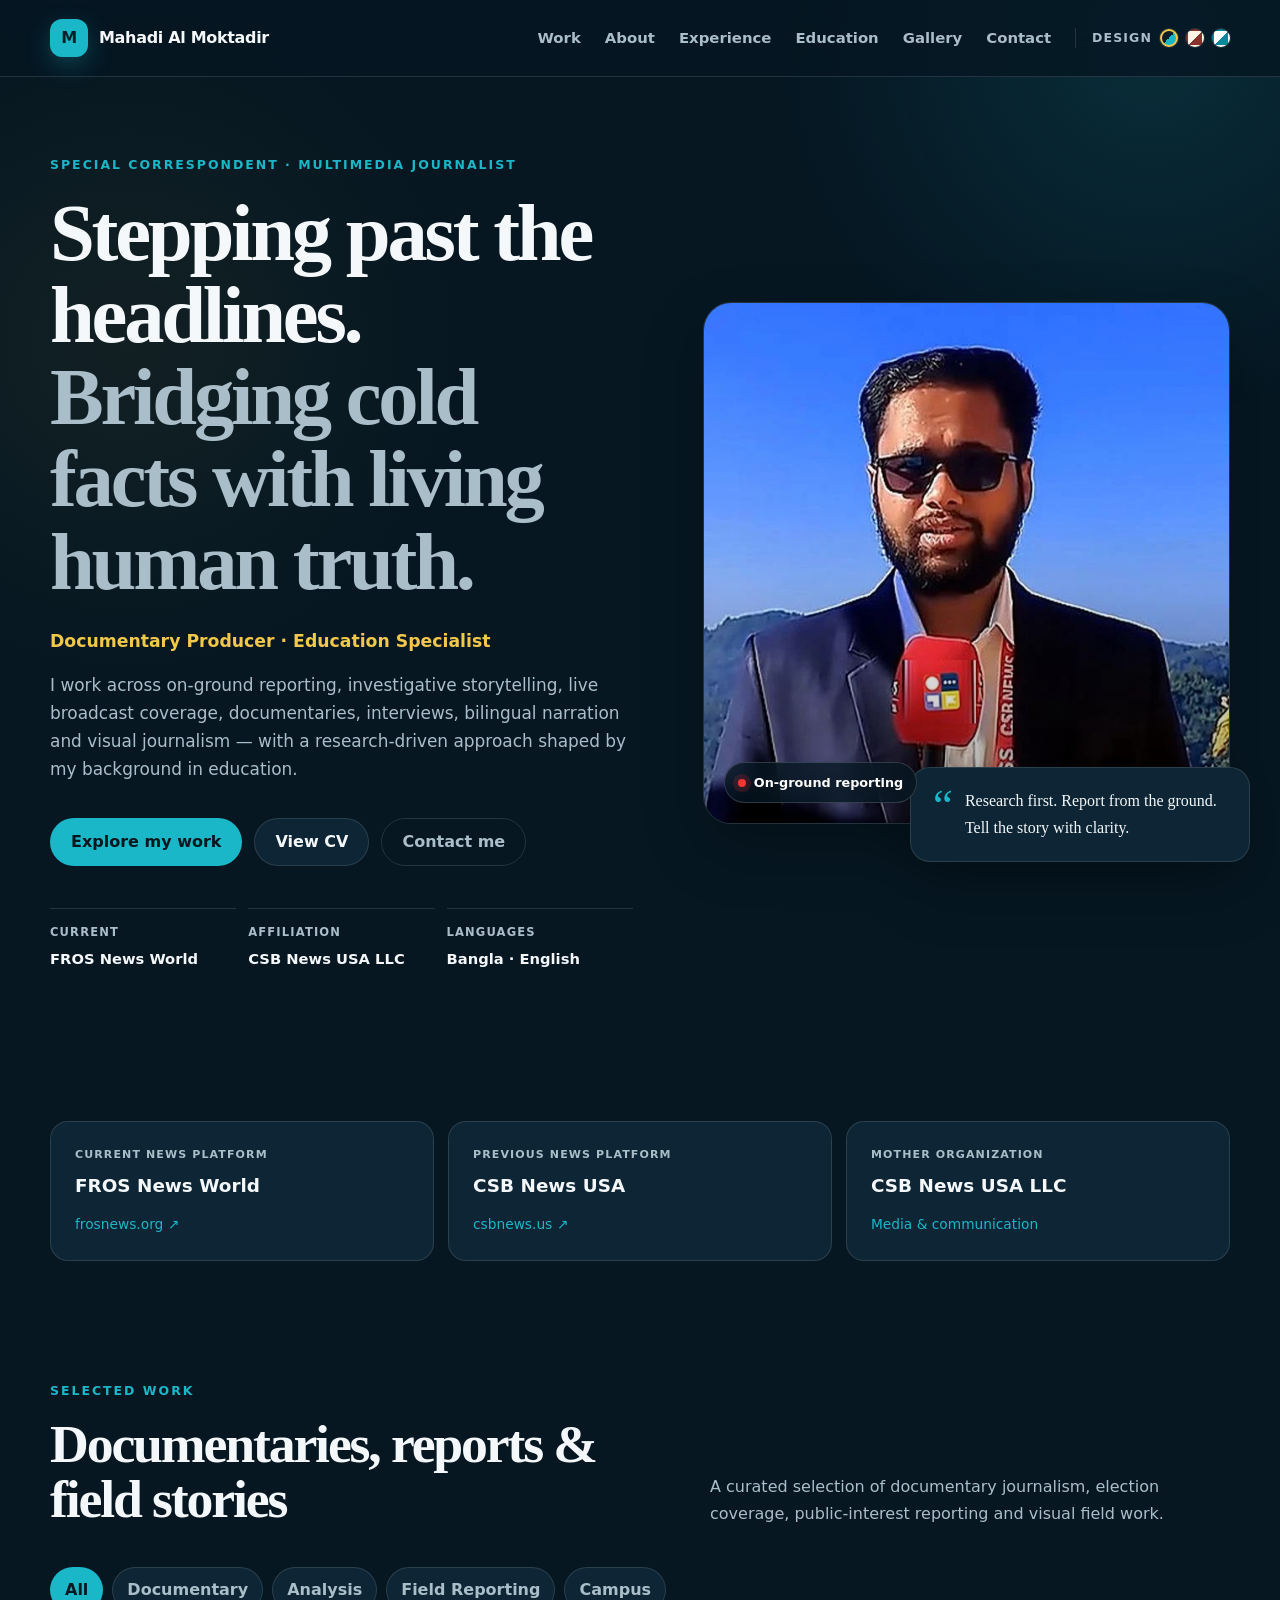
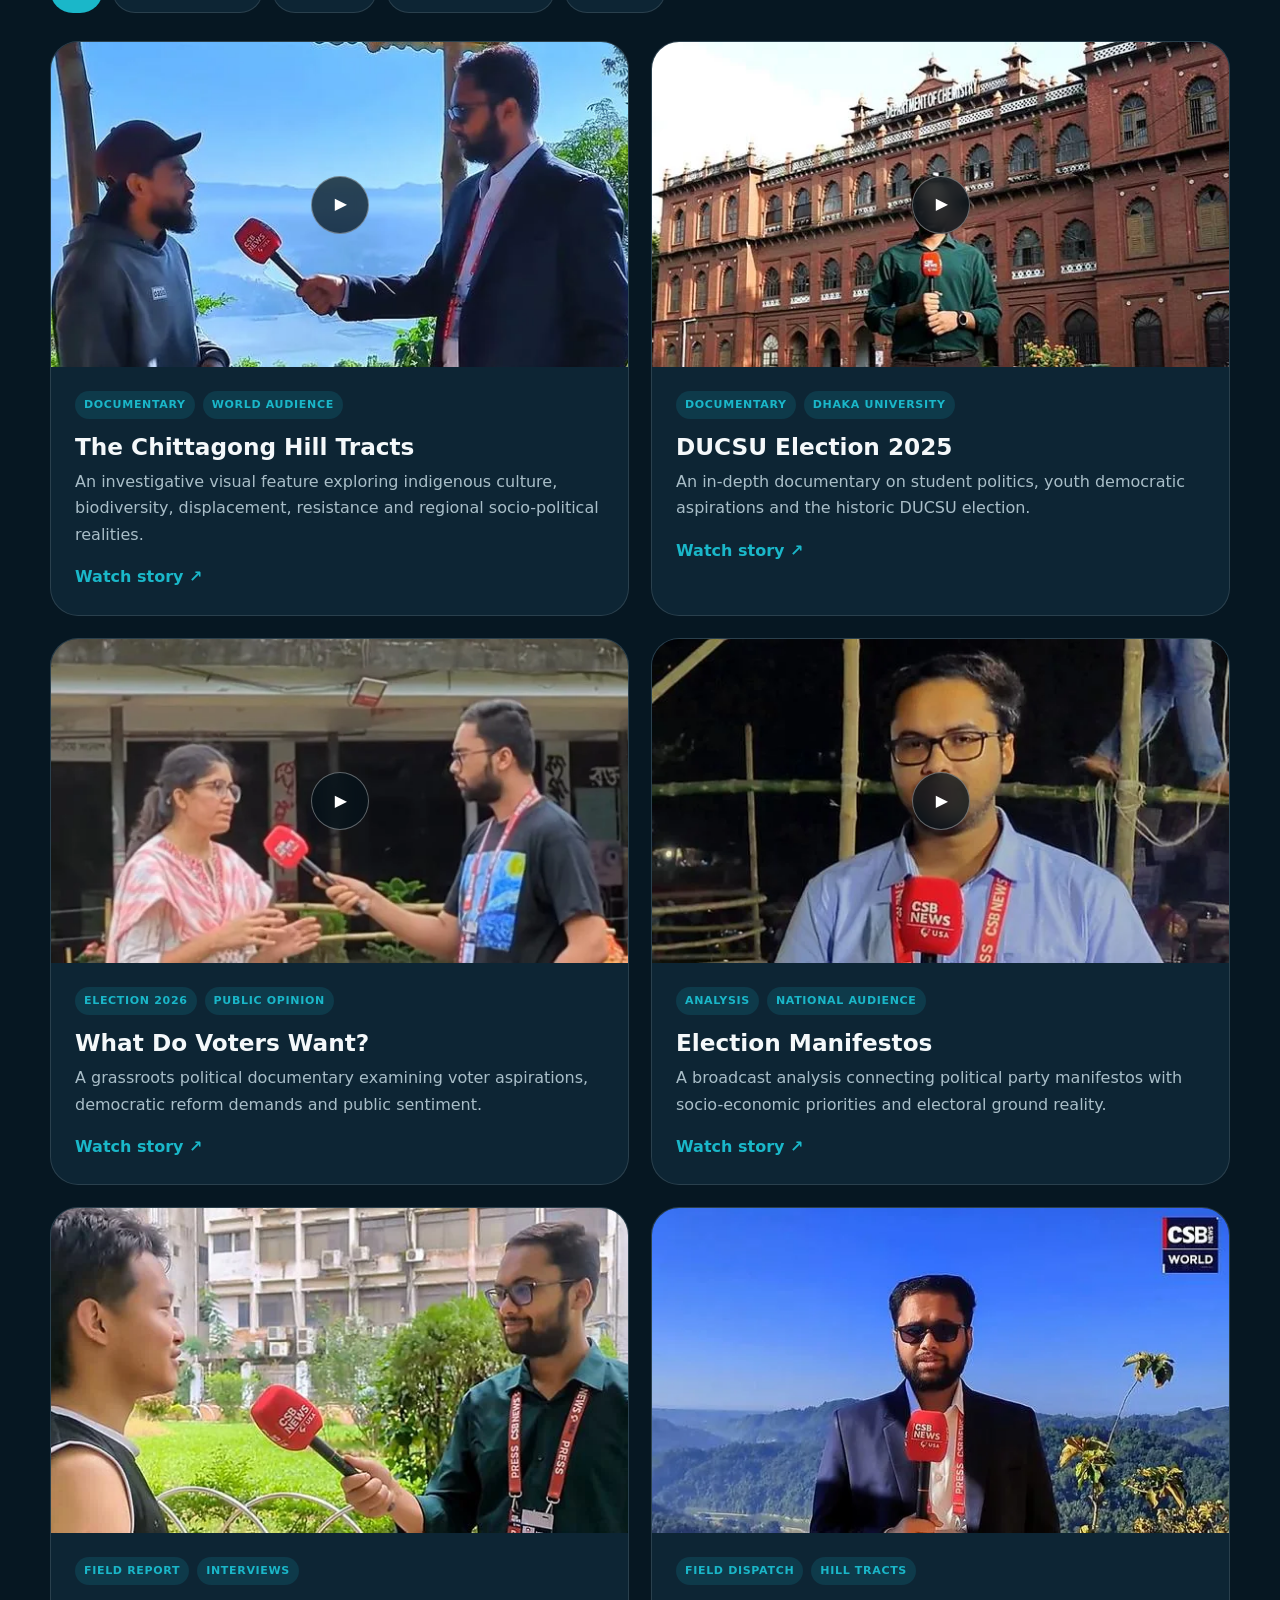
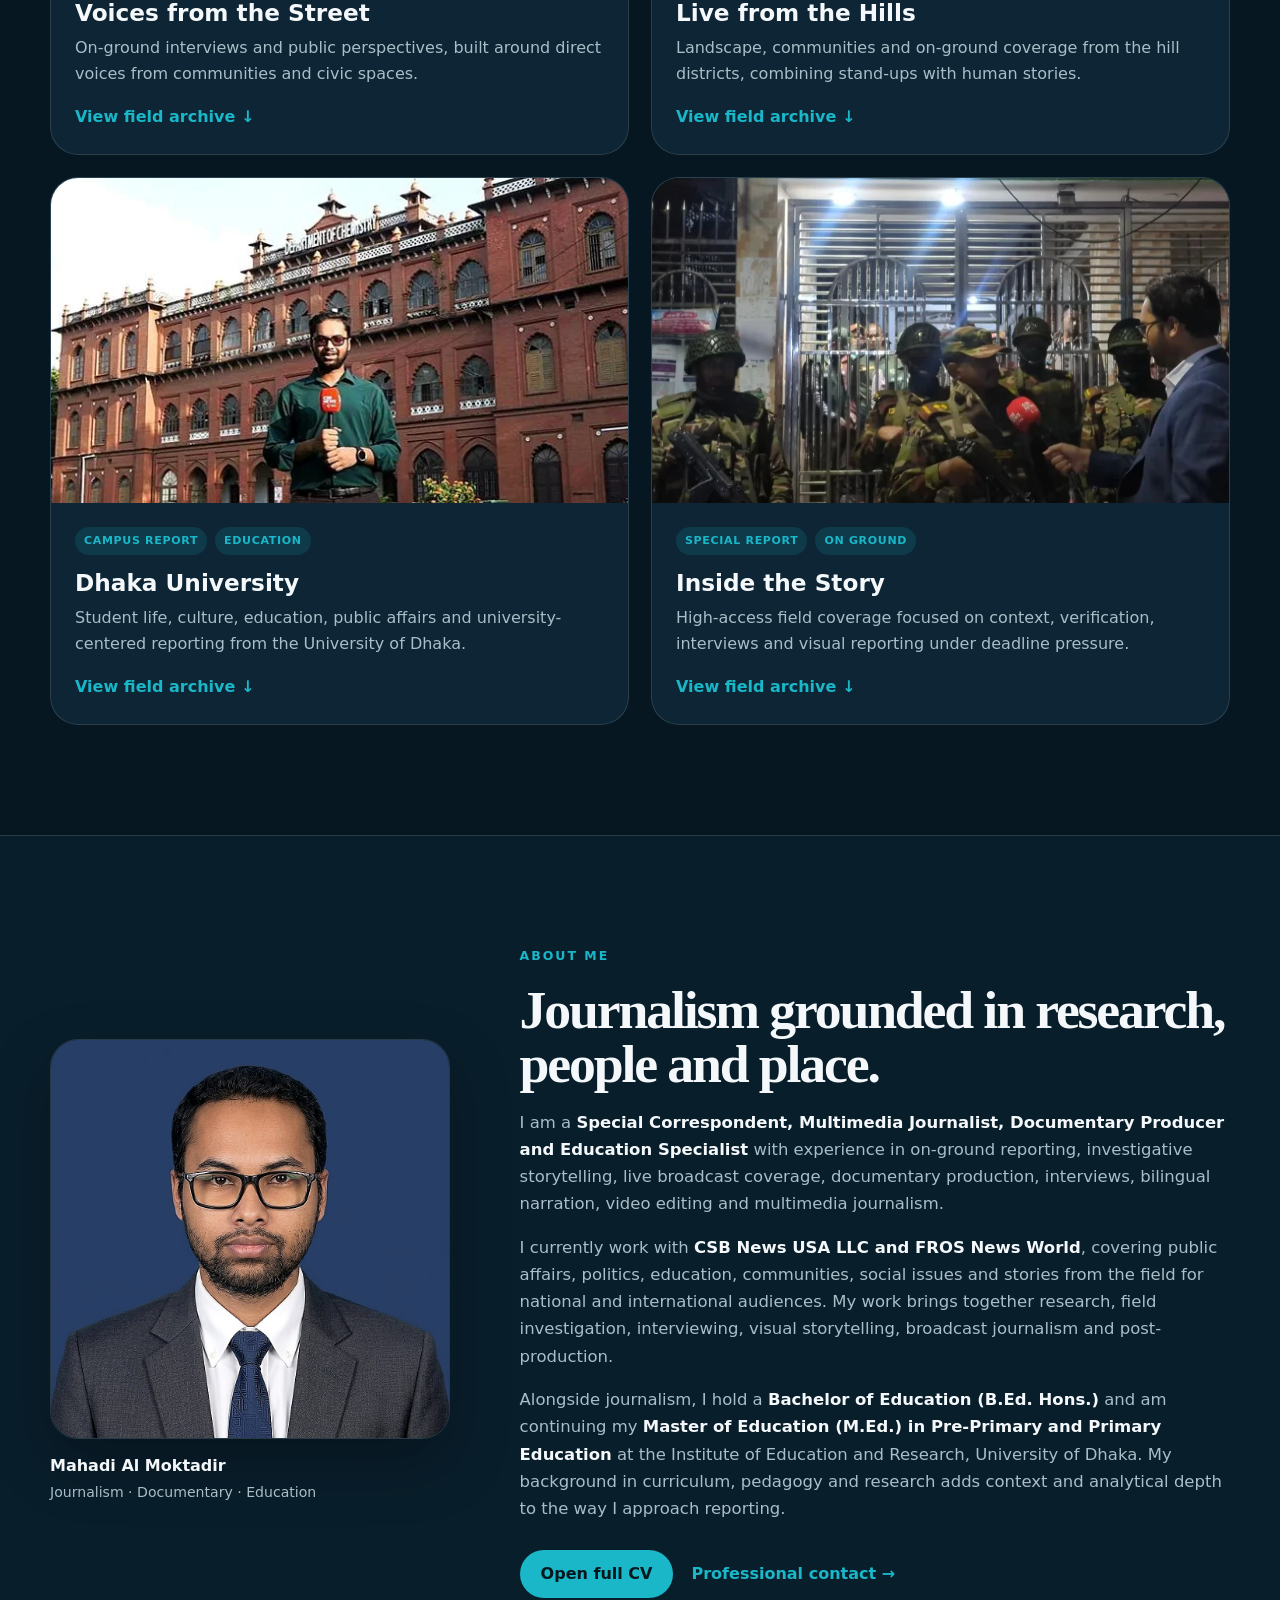
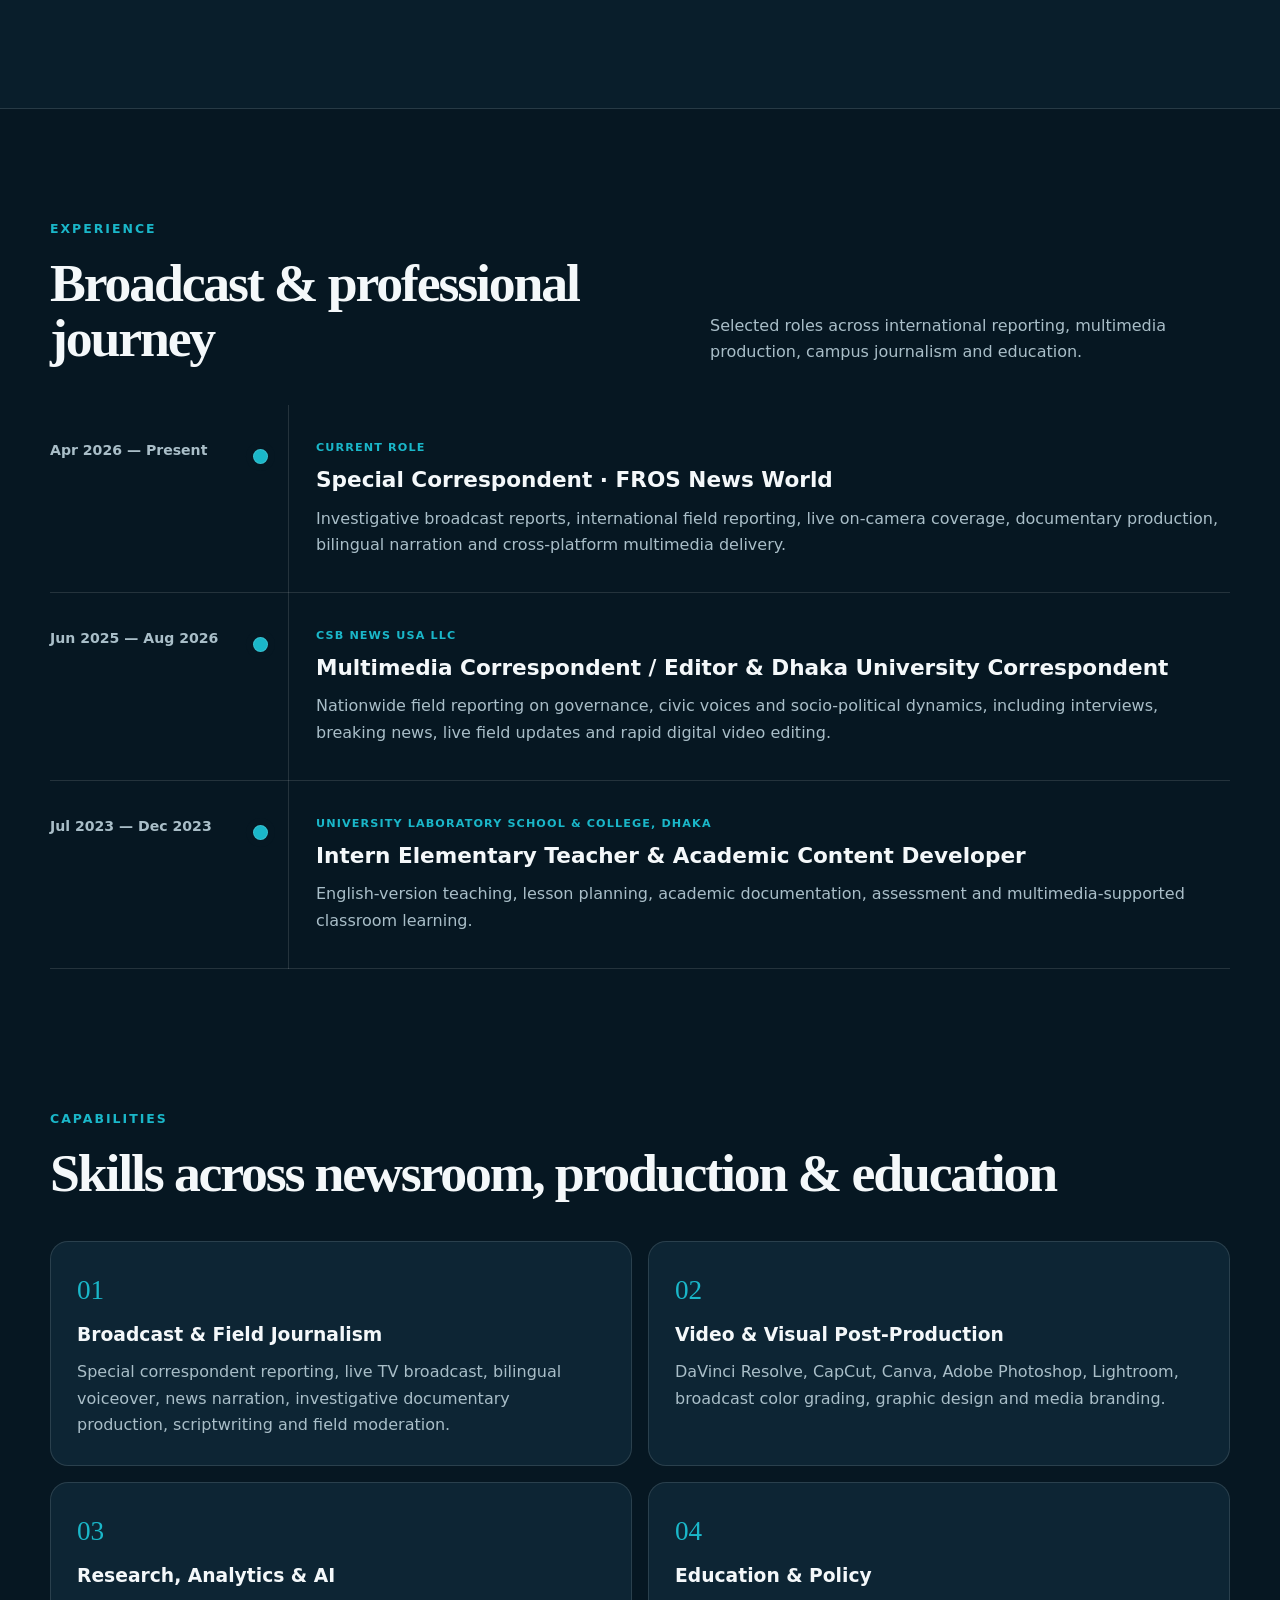
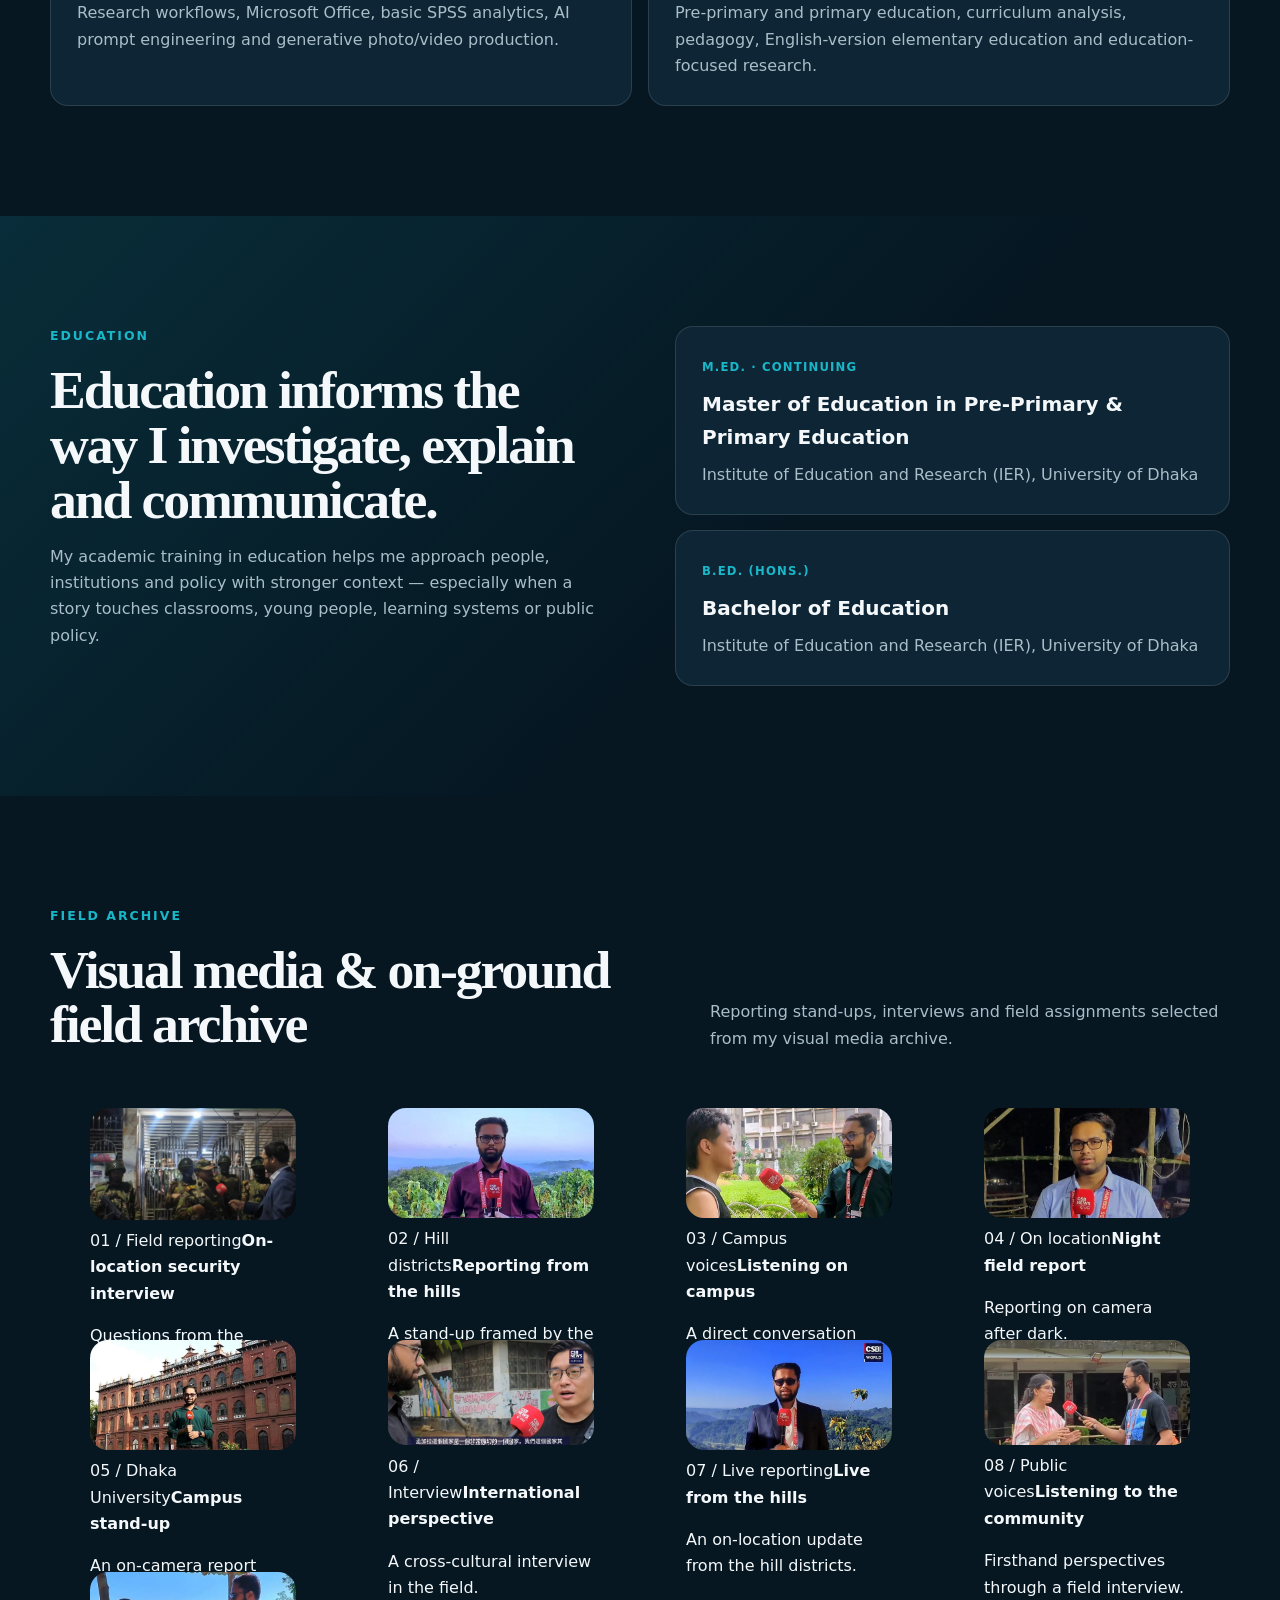
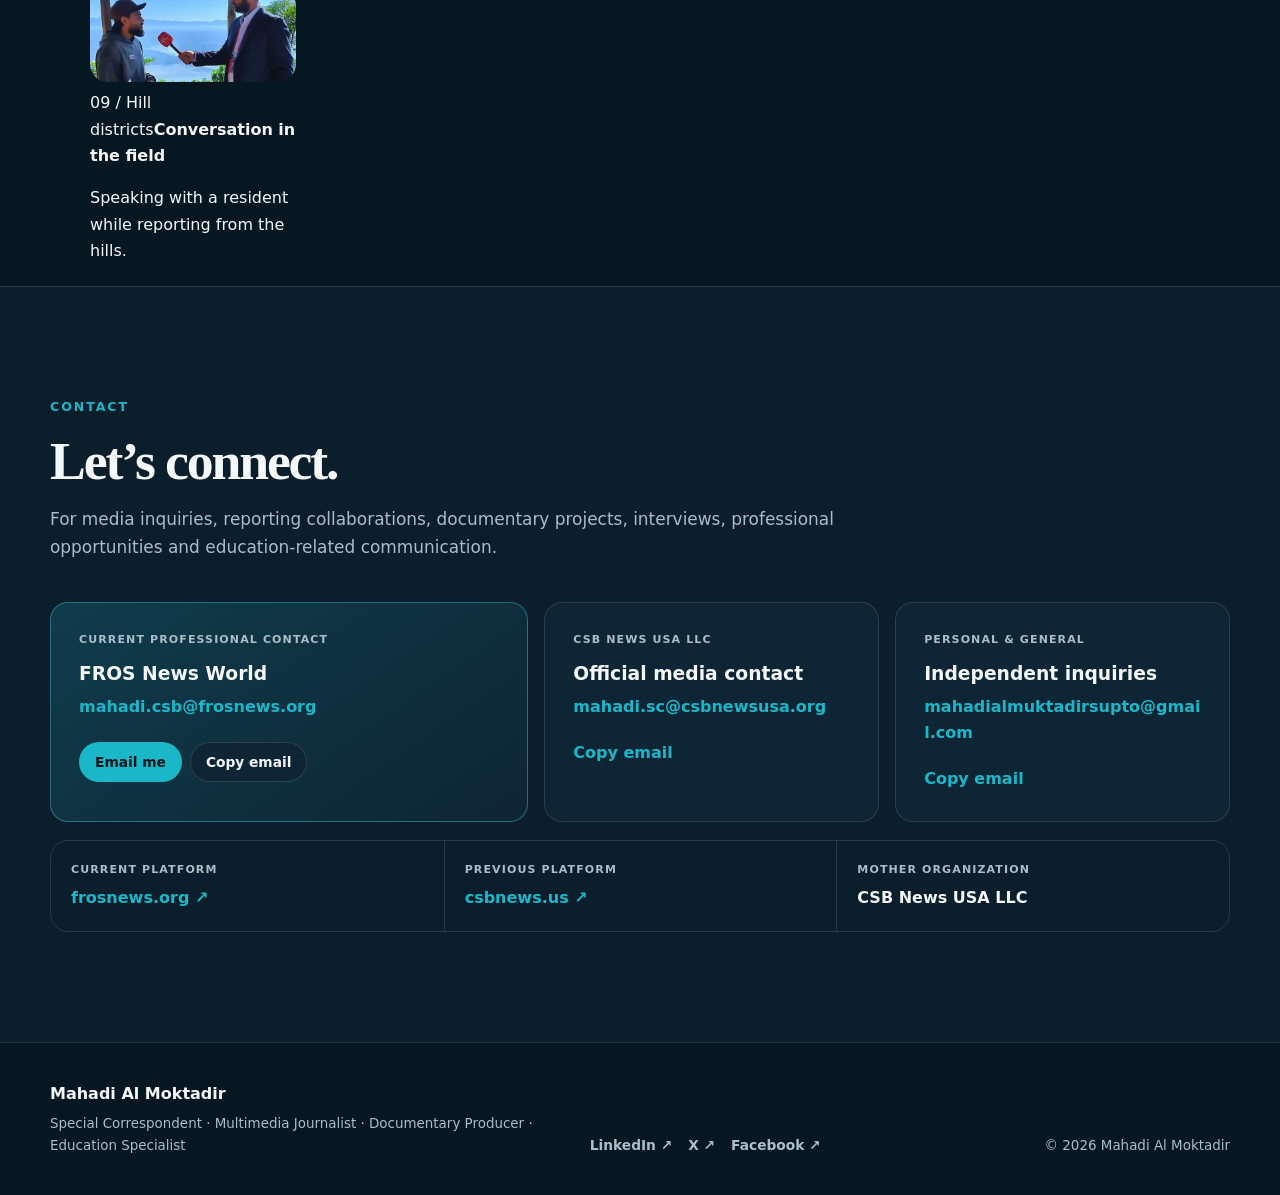
==== commit 922aaaf3: "Update portfolio copy and authentic field photos" ====
--- a/index.html
+++ b/index.html
@@ -8,7 +8,7 @@
   <meta property="og:title" content="Mahadi Al Moktadir | Journalist & Documentary Producer" />
   <meta property="og:description" content="Field reporting, documentary journalism, multimedia storytelling and education." />
   <meta property="og:type" content="website" />
-  <meta property="og:image" content="assets/images/thumbnails/chittagong-hill-tracts.webp" />
+  <meta property="og:image" content="https://mahadimuktadir.github.io/https-mahadialmoktadirshupto.github.io/assets/images/mahadi-field-hero.webp" />
   <title>Mahadi Al Moktadir | Special Correspondent & Multimedia Journalist</title>
   <link rel="icon" href="assets/images/favicon.svg" type="image/svg+xml" />
   <link rel="preconnect" href="https://fonts.googleapis.com" />
@@ -53,7 +53,7 @@
       <div class="container hero-grid">
         <div class="hero-copy reveal">
           <p class="eyebrow">Special Correspondent · Multimedia Journalist</p>
-          <h1>Reporting from the field.<br /><span>Turning complex stories into human stories.</span></h1>
+          <h1>Stepping past the headlines.<br /><span>Bridging cold facts with living human truth.</span></h1>
           <p class="hero-role">Documentary Producer · Education Specialist</p>
           <p class="hero-lead">I work across on-ground reporting, investigative storytelling, live broadcast coverage, documentaries, interviews, bilingual narration and visual journalism — with a research-driven approach shaped by my background in education.</p>
 
@@ -124,7 +124,7 @@
         <div class="work-grid" id="workGrid">
           <article class="work-card reveal" data-category="documentary">
             <a class="work-image" href="https://www.instagram.com/reel/DVRFPgnChl7/?utm_source=ig_web_button_share_sheet" target="_blank" rel="noopener" aria-label="Watch The Chittagong Hill Tracts documentary">
-              <img src="assets/images/thumbnails/chittagong-hill-tracts.webp" alt="The Chittagong Hill Tracts documentary thumbnail" loading="lazy" />
+              <img src="assets/images/gallery/hill-interview.webp" alt="Mahadi interviewing a resident in the hill districts" loading="lazy" />
               <span class="play">▶</span>
             </a>
             <div class="work-body">
@@ -137,7 +137,7 @@
 
           <article class="work-card reveal" data-category="documentary campus">
             <a class="work-image" href="https://youtu.be/Fv5Jxe_uod0?si=DHQWruhBxrmBIJf_" target="_blank" rel="noopener" aria-label="Watch DUCSU Election 2025 documentary">
-              <img src="assets/images/thumbnails/ducsu-election-2025.webp" alt="DUCSU Election 2025 documentary thumbnail" loading="lazy" />
+              <img src="assets/images/gallery/dhaka-university-standup.webp" alt="Mahadi reporting at the University of Dhaka" loading="lazy" />
               <span class="play">▶</span>
             </a>
             <div class="work-body">
@@ -150,7 +150,7 @@
 
           <article class="work-card reveal" data-category="documentary analysis field">
             <a class="work-image" href="https://www.facebook.com/share/v/1CZFBGJHWz/" target="_blank" rel="noopener" aria-label="Watch What Do Voters Want report">
-              <img src="assets/images/thumbnails/what-voters-want.webp" alt="What Do Voters Want Bangladesh Election 2026 thumbnail" loading="lazy" />
+              <img src="assets/images/gallery/woman-interview.webp" alt="Mahadi interviewing a member of the public" loading="lazy" />
               <span class="play">▶</span>
             </a>
             <div class="work-body">
@@ -163,7 +163,7 @@
 
           <article class="work-card reveal" data-category="analysis">
             <a class="work-image" href="https://www.facebook.com/share/v/1FN7fMViYa/" target="_blank" rel="noopener" aria-label="Watch Election Manifestos analysis">
-              <img src="assets/images/thumbnails/election-manifestos.webp" alt="Election Manifestos analysis thumbnail" loading="lazy" />
+              <img src="assets/images/gallery/night-report.webp" alt="Mahadi delivering an on-location report" loading="lazy" />
               <span class="play">▶</span>
             </a>
             <div class="work-body">
@@ -176,7 +176,7 @@
 
           <article class="work-card reveal" data-category="field">
             <div class="work-image">
-              <img src="assets/images/thumbnails/voices-from-street.webp" alt="Voices from the Street field reporting thumbnail" loading="lazy" />
+              <img src="assets/images/gallery/campus-interview.webp" alt="Mahadi listening to a student during a field interview" loading="lazy" />
             </div>
             <div class="work-body">
               <div class="work-tags"><span>Field Report</span><span>Interviews</span></div>
@@ -188,7 +188,7 @@
 
           <article class="work-card reveal" data-category="field documentary">
             <div class="work-image">
-              <img src="assets/images/thumbnails/live-from-hills.webp" alt="Live from the Hills field dispatch thumbnail" loading="lazy" />
+              <img src="assets/images/gallery/hill-live-report.webp" alt="Mahadi reporting live from the hill districts" loading="lazy" />
             </div>
             <div class="work-body">
               <div class="work-tags"><span>Field Dispatch</span><span>Hill Tracts</span></div>
@@ -200,7 +200,7 @@
 
           <article class="work-card reveal" data-category="campus field">
             <div class="work-image">
-              <img src="assets/images/thumbnails/dhaka-university.webp" alt="Dhaka University campus report thumbnail" loading="lazy" />
+              <img src="assets/images/gallery/dhaka-university-standup.webp" alt="Mahadi standing in front of a Dhaka University building" loading="lazy" />
             </div>
             <div class="work-body">
               <div class="work-tags"><span>Campus Report</span><span>Education</span></div>
@@ -212,7 +212,7 @@
 
           <article class="work-card reveal" data-category="field">
             <div class="work-image">
-              <img src="assets/images/thumbnails/inside-the-story.webp" alt="Inside the Story special report thumbnail" loading="lazy" />
+              <img src="assets/images/gallery/field-security-interview.webp" alt="Mahadi interviewing security personnel in the field" loading="lazy" />
             </div>
             <div class="work-body">
               <div class="work-tags"><span>Special Report</span><span>On Ground</span></div>
@@ -228,7 +228,7 @@
     <section class="section about-section" id="about">
       <div class="container about-grid">
         <div class="about-photo reveal">
-          <img src="assets/images/mahadi-profile.webp" alt="Portrait of Mahadi Al Moktadir" loading="lazy" />
+          <img src="profile.jpg.jpg" alt="Centered professional portrait of Mahadi Al Moktadir" loading="lazy" />
           <div class="about-photo-caption">
             <strong>Mahadi Al Moktadir</strong>
             <span>Journalism · Documentary · Education</span>
@@ -264,7 +264,7 @@
             <div class="timeline-date">Apr 2026 — Present</div>
             <div class="timeline-content">
               <p class="timeline-kicker">Current role</p>
-              <h3>Special Correspondent · FROS News World & FROS News</h3>
+              <h3>Special Correspondent · FROS News World</h3>
               <p>Investigative broadcast reports, international field reporting, live on-camera coverage, documentary production, bilingual narration and cross-platform multimedia delivery.</p>
             </div>
           </article>
@@ -332,21 +332,48 @@
         <div class="section-heading reveal">
           <div>
             <p class="eyebrow">Field Archive</p>
-            <h2>On-ground moments</h2>
+            <h2>Visual media & on-ground field archive</h2>
           </div>
           <p>Reporting stand-ups, interviews and field assignments selected from my visual media archive.</p>
         </div>
 
         <div class="gallery-grid">
-          <button class="gallery-item wide reveal" data-full="assets/images/gallery/field-security-interview.webp" aria-label="Open field security interview photo"><img src="assets/images/gallery/field-security-interview.webp" alt="Field reporting interview with security personnel" loading="lazy" /></button>
-          <button class="gallery-item reveal" data-full="assets/images/gallery/hill-standup.webp" aria-label="Open hill stand-up photo"><img src="assets/images/gallery/hill-standup.webp" alt="Stand-up report from the hills" loading="lazy" /></button>
-          <button class="gallery-item reveal" data-full="assets/images/gallery/campus-interview.webp" aria-label="Open campus interview photo"><img src="assets/images/gallery/campus-interview.webp" alt="Interview on campus" loading="lazy" /></button>
-          <button class="gallery-item reveal" data-full="assets/images/gallery/night-report.webp" aria-label="Open night report photo"><img src="assets/images/gallery/night-report.webp" alt="Night field report" loading="lazy" /></button>
-          <button class="gallery-item wide reveal" data-full="assets/images/gallery/dhaka-university-standup.webp" aria-label="Open Dhaka University stand-up photo"><img src="assets/images/gallery/dhaka-university-standup.webp" alt="Stand-up report in front of a historic Dhaka University building" loading="lazy" /></button>
-          <button class="gallery-item reveal" data-full="assets/images/gallery/international-interview.webp" aria-label="Open international interview photo"><img src="assets/images/gallery/international-interview.webp" alt="Interview with international participant" loading="lazy" /></button>
-          <button class="gallery-item reveal" data-full="assets/images/gallery/hill-live-report.webp" aria-label="Open hill live report photo"><img src="assets/images/gallery/hill-live-report.webp" alt="Live field report in hill landscape" loading="lazy" /></button>
-          <button class="gallery-item reveal" data-full="assets/images/gallery/woman-interview.webp" aria-label="Open interview photo"><img src="assets/images/gallery/woman-interview.webp" alt="Public-interest interview" loading="lazy" /></button>
-          <button class="gallery-item reveal" data-full="assets/images/gallery/hill-interview.webp" aria-label="Open hill interview photo"><img src="assets/images/gallery/hill-interview.webp" alt="Interview during hill district reporting" loading="lazy" /></button>
+          <figure class="gallery-figure reveal">
+            <button class="gallery-item" data-full="assets/images/gallery/field-security-interview.webp" aria-label="Open on-location security interview photo"><img src="assets/images/gallery/field-security-interview.webp" alt="Mahadi interviewing security personnel on location" loading="lazy" /></button>
+            <figcaption><span>01 / Field reporting</span><strong>On-location security interview</strong><p>Questions from the ground during an active field assignment.</p></figcaption>
+          </figure>
+          <figure class="gallery-figure reveal">
+            <button class="gallery-item" data-full="assets/images/gallery/hill-standup.webp" aria-label="Open hill district stand-up photo"><img src="assets/images/gallery/hill-standup.webp" alt="Mahadi delivering a stand-up from the hills" loading="lazy" /></button>
+            <figcaption><span>02 / Hill districts</span><strong>Reporting from the hills</strong><p>A stand-up framed by the landscape of the hill region.</p></figcaption>
+          </figure>
+          <figure class="gallery-figure reveal">
+            <button class="gallery-item" data-full="assets/images/gallery/campus-interview.webp" aria-label="Open campus interview photo"><img src="assets/images/gallery/campus-interview.webp" alt="Mahadi interviewing a student on campus" loading="lazy" /></button>
+            <figcaption><span>03 / Campus voices</span><strong>Listening on campus</strong><p>A direct conversation with a student during a reporting assignment.</p></figcaption>
+          </figure>
+          <figure class="gallery-figure reveal">
+            <button class="gallery-item" data-full="assets/images/gallery/night-report.webp" aria-label="Open night field report photo"><img src="assets/images/gallery/night-report.webp" alt="Mahadi delivering an on-camera report at night" loading="lazy" /></button>
+            <figcaption><span>04 / On location</span><strong>Night field report</strong><p>Reporting on camera after dark.</p></figcaption>
+          </figure>
+          <figure class="gallery-figure reveal">
+            <button class="gallery-item" data-full="assets/images/gallery/dhaka-university-standup.webp" aria-label="Open Dhaka University stand-up photo"><img src="assets/images/gallery/dhaka-university-standup.webp" alt="Mahadi reporting in front of a historic University of Dhaka building" loading="lazy" /></button>
+            <figcaption><span>05 / Dhaka University</span><strong>Campus stand-up</strong><p>An on-camera report from the University of Dhaka.</p></figcaption>
+          </figure>
+          <figure class="gallery-figure reveal">
+            <button class="gallery-item" data-full="assets/images/gallery/international-interview.webp" aria-label="Open international interview photo"><img src="assets/images/gallery/international-interview.webp" alt="Mahadi interviewing an international participant" loading="lazy" /></button>
+            <figcaption><span>06 / Interview</span><strong>International perspective</strong><p>A cross-cultural interview in the field.</p></figcaption>
+          </figure>
+          <figure class="gallery-figure reveal">
+            <button class="gallery-item" data-full="assets/images/gallery/hill-live-report.webp" aria-label="Open live hill report photo"><img src="assets/images/gallery/hill-live-report.webp" alt="Mahadi delivering a live field report from the hills" loading="lazy" /></button>
+            <figcaption><span>07 / Live reporting</span><strong>Live from the hills</strong><p>An on-location update from the hill districts.</p></figcaption>
+          </figure>
+          <figure class="gallery-figure reveal">
+            <button class="gallery-item" data-full="assets/images/gallery/woman-interview.webp" aria-label="Open public-interest interview photo"><img src="assets/images/gallery/woman-interview.webp" alt="Mahadi speaking with a woman during a public-interest interview" loading="lazy" /></button>
+            <figcaption><span>08 / Public voices</span><strong>Listening to the community</strong><p>Firsthand perspectives through a field interview.</p></figcaption>
+          </figure>
+          <figure class="gallery-figure reveal">
+            <button class="gallery-item" data-full="assets/images/gallery/hill-interview.webp" aria-label="Open hill district interview photo"><img src="assets/images/gallery/hill-interview.webp" alt="Mahadi interviewing a resident against a hill landscape" loading="lazy" /></button>
+            <figcaption><span>09 / Hill districts</span><strong>Conversation in the field</strong><p>Speaking with a resident while reporting from the hills.</p></figcaption>
+          </figure>
         </div>
       </div>
     </section>
@@ -380,8 +407,8 @@
           <article class="contact-card reveal">
             <span class="contact-label">Personal & general</span>
             <h3>Independent inquiries</h3>
-            <a href="mailto:mahadialmoktadir@gmail.com">mahadialmoktadir@gmail.com</a>
-            <button class="text-link copy-email" data-email="mahadialmoktadir@gmail.com">Copy email</button>
+            <a href="mailto:mahadialmuktadirsupto@gmail.com">mahadialmuktadirsupto@gmail.com</a>
+            <button class="text-link copy-email" data-email="mahadialmuktadirsupto@gmail.com">Copy email</button>
           </article>
         </div>
 
@@ -420,7 +447,7 @@
 
   <div class="lightbox" id="lightbox" aria-hidden="true" role="dialog" aria-modal="true" aria-label="Photo viewer">
     <button class="lightbox-close" id="lightboxClose" aria-label="Close photo viewer">×</button>
-    <img id="lightboxImage" alt="Expanded field archive photograph" />
+    <figure class="lightbox-content"><img id="lightboxImage" alt="Expanded field archive photograph" /><figcaption id="lightboxCaption"></figcaption></figure>
   </div>
 
   <div class="toast" id="toast" role="status" aria-live="polite">Email copied</div>
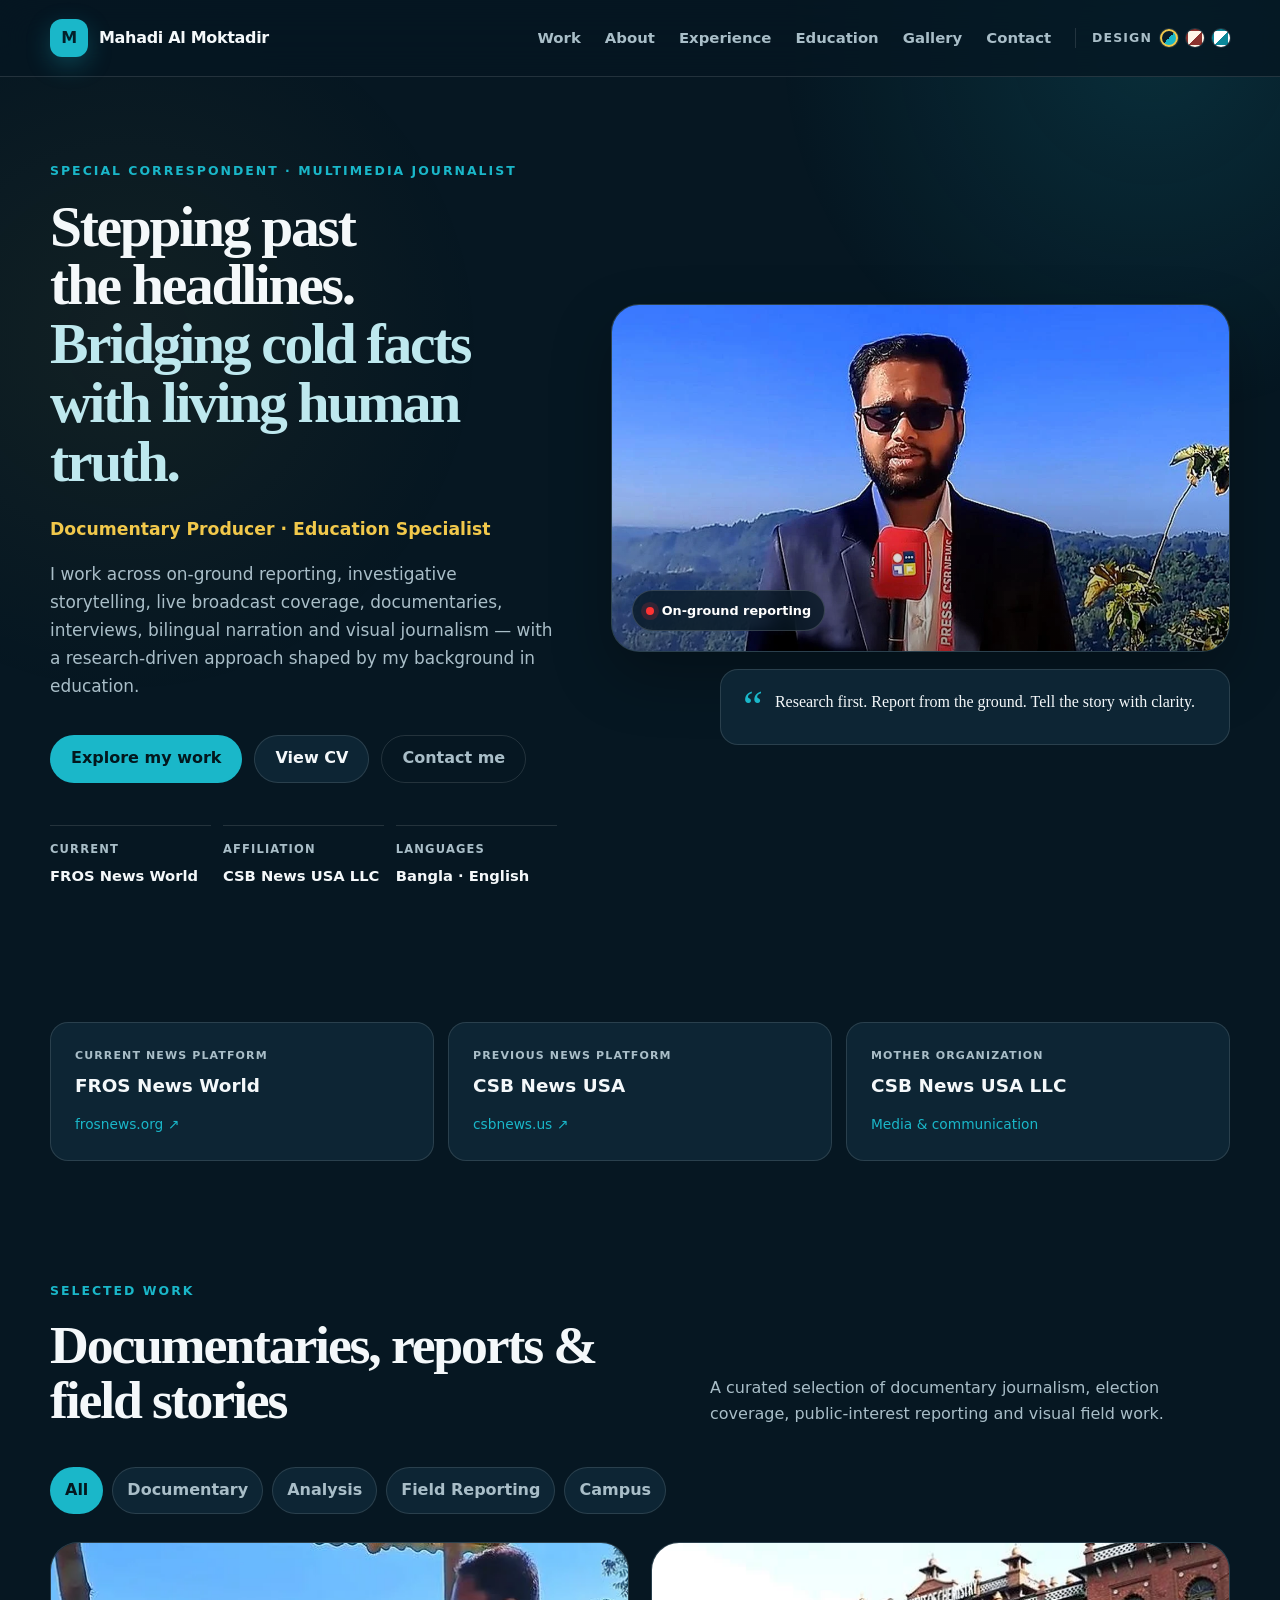
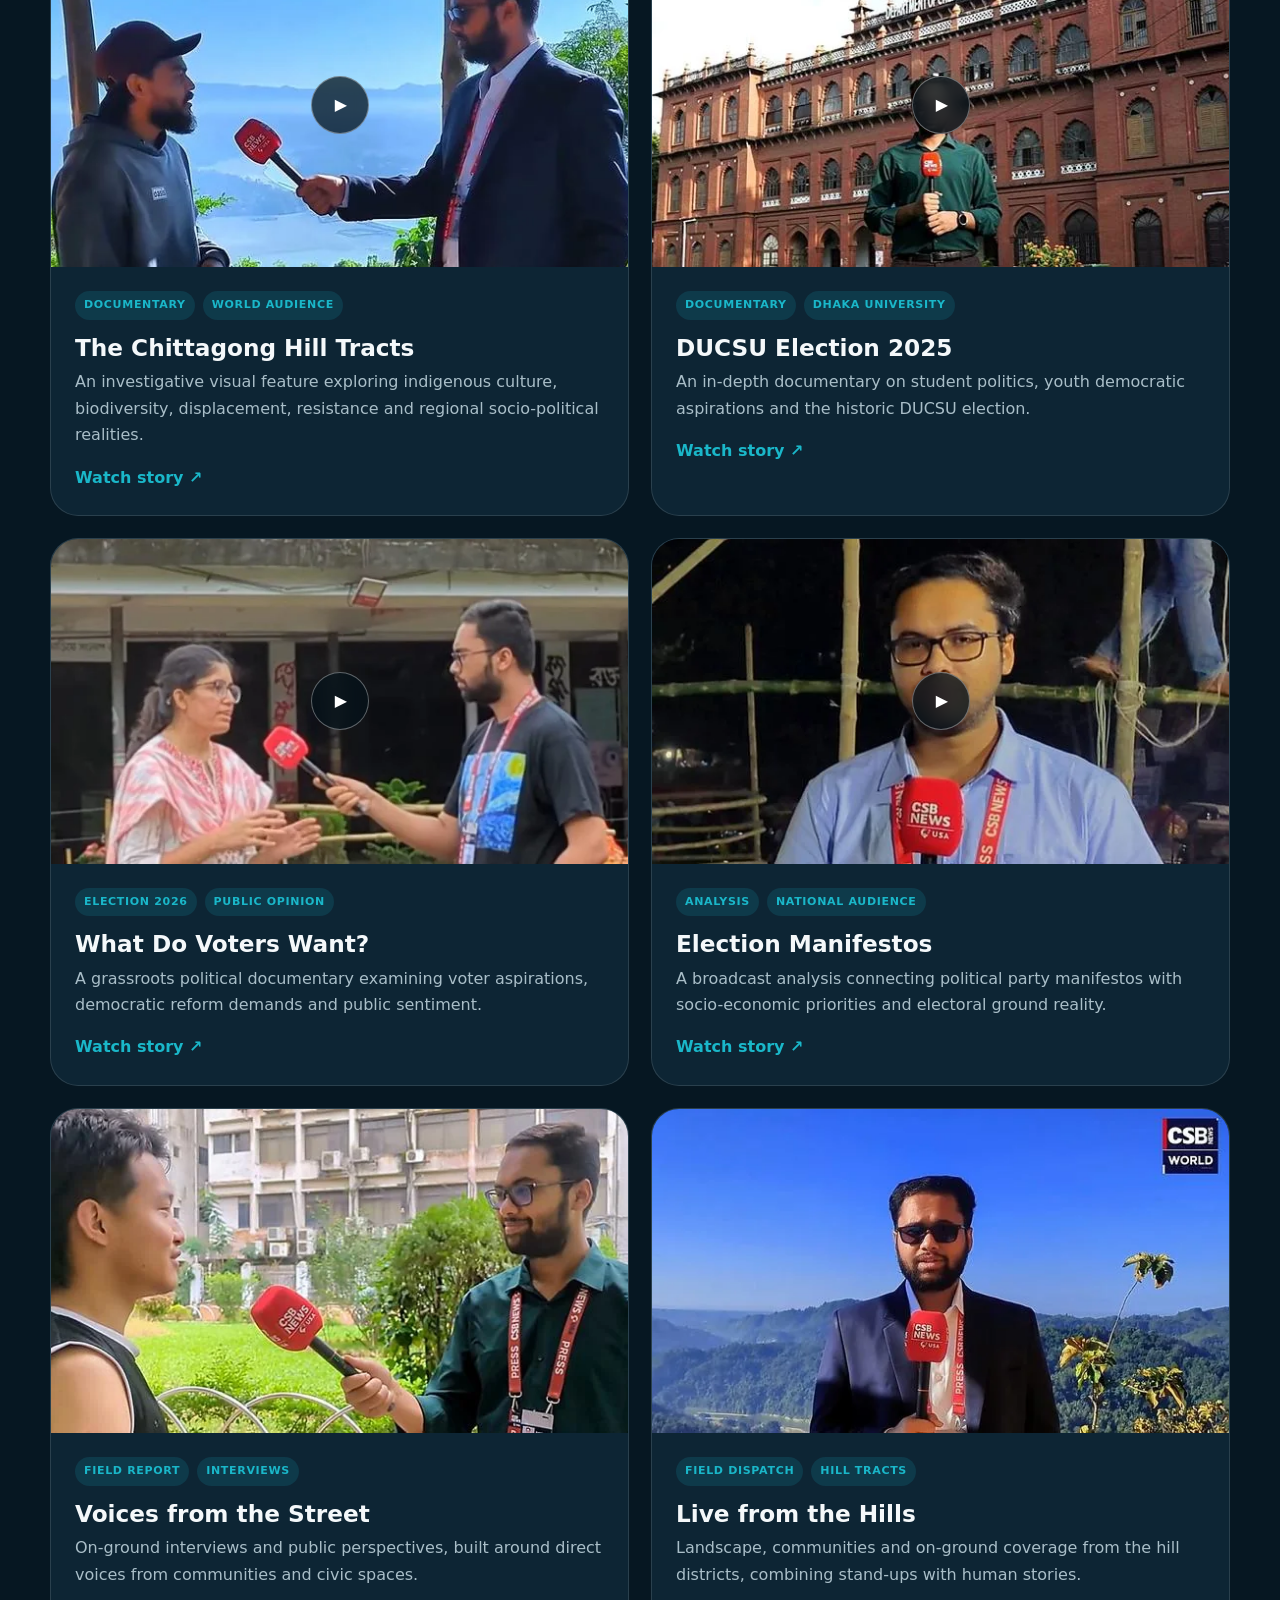
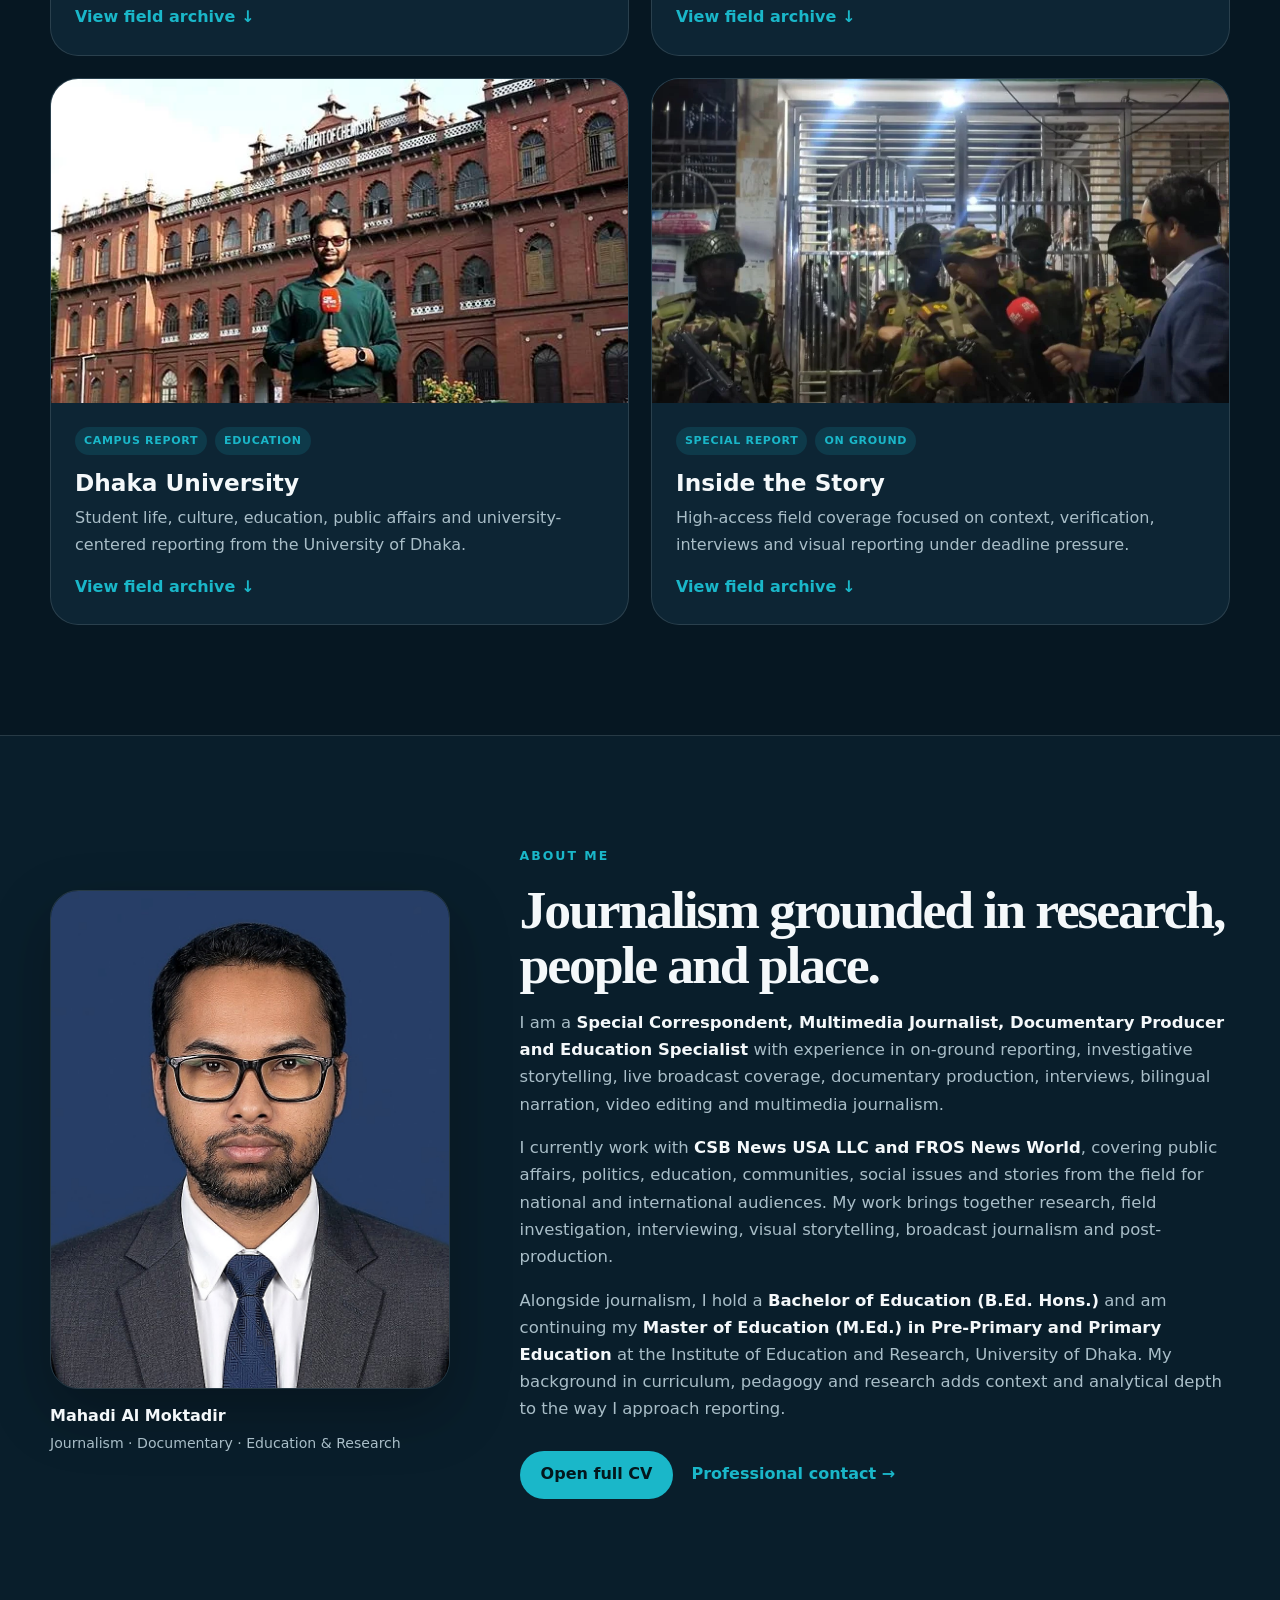
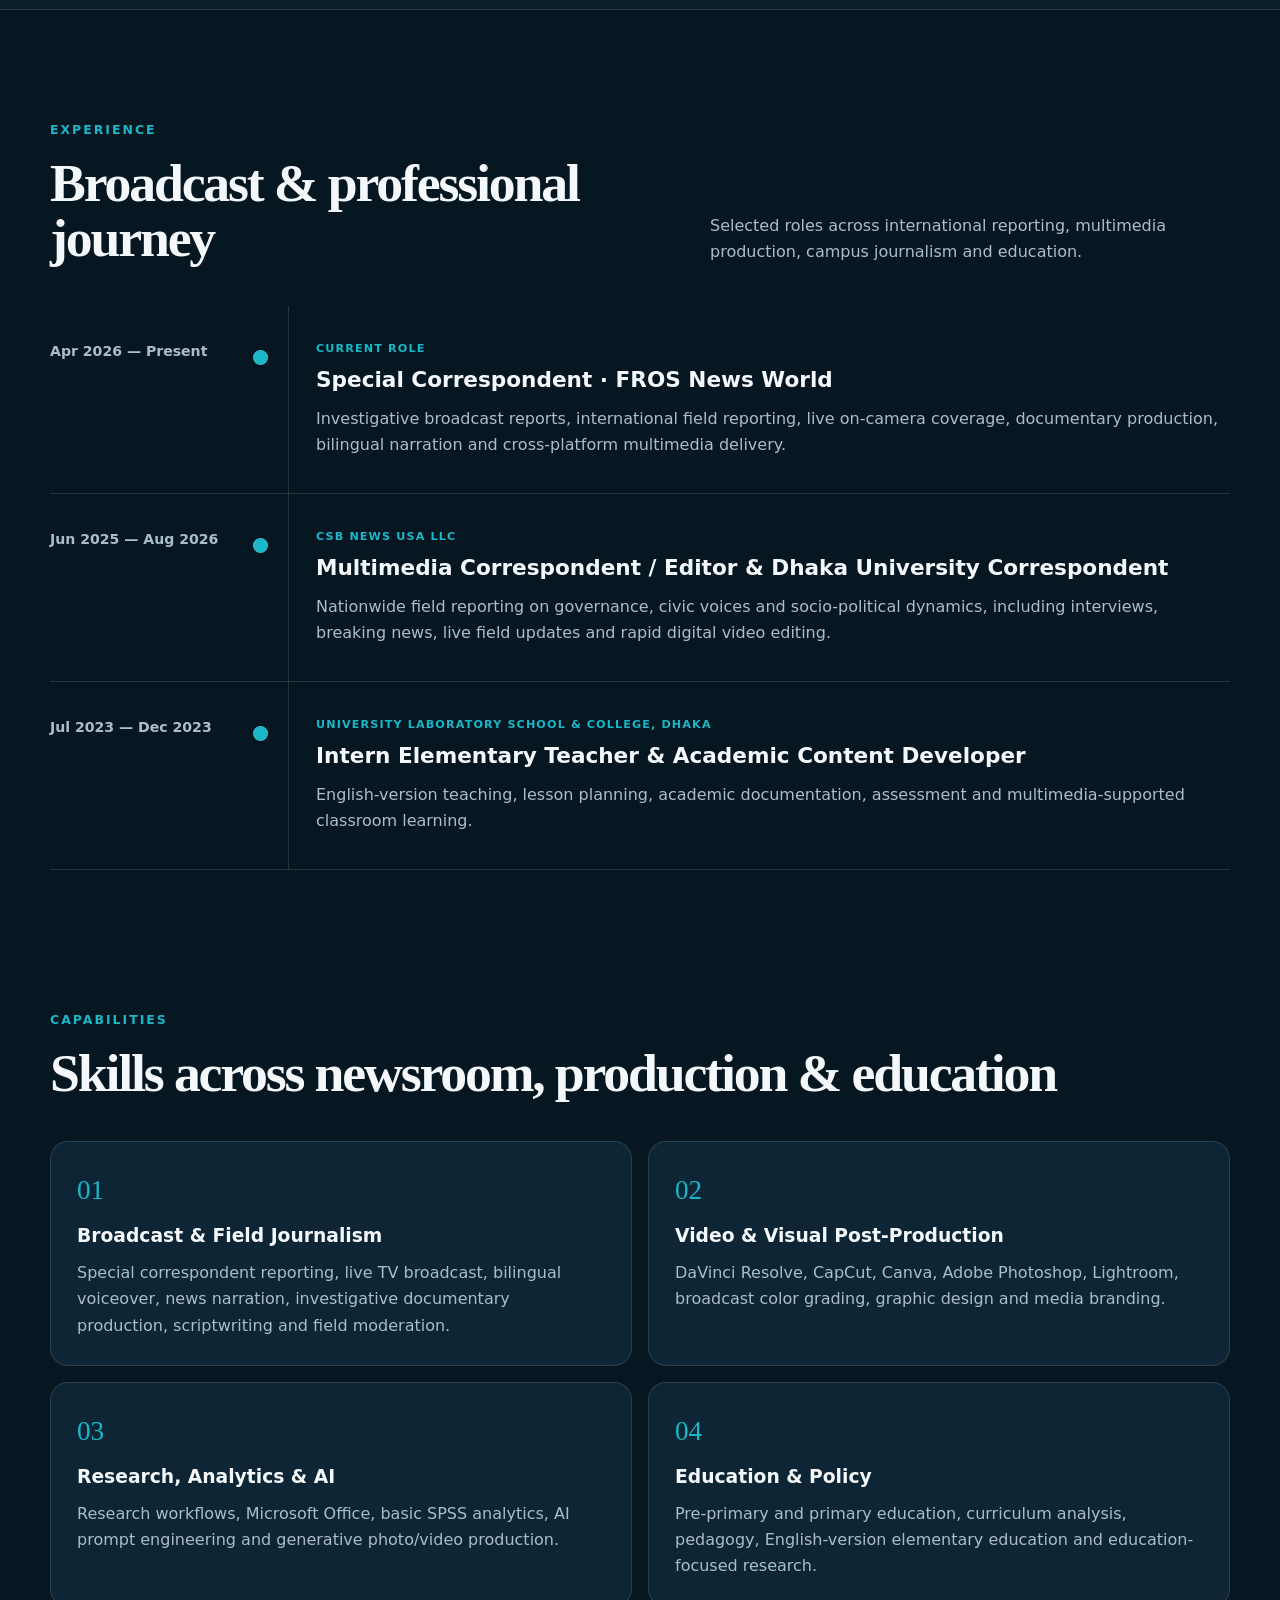
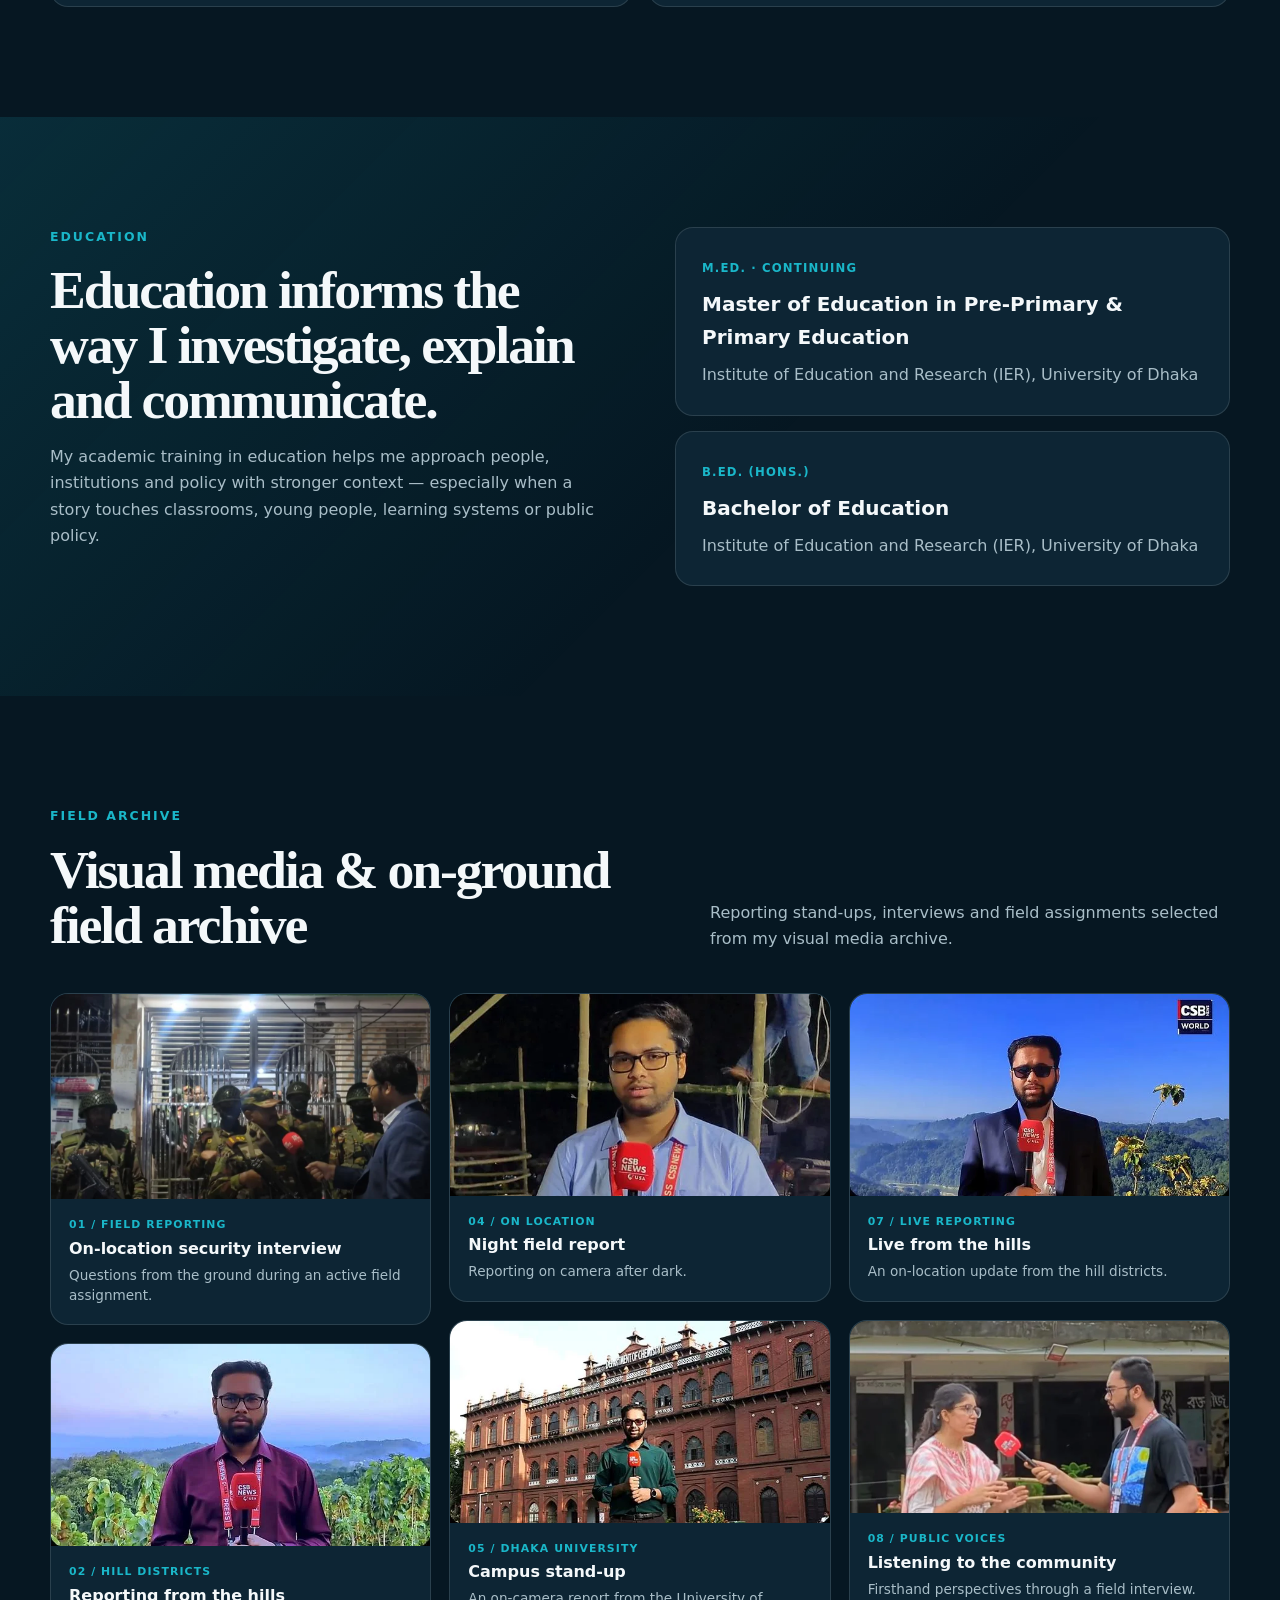
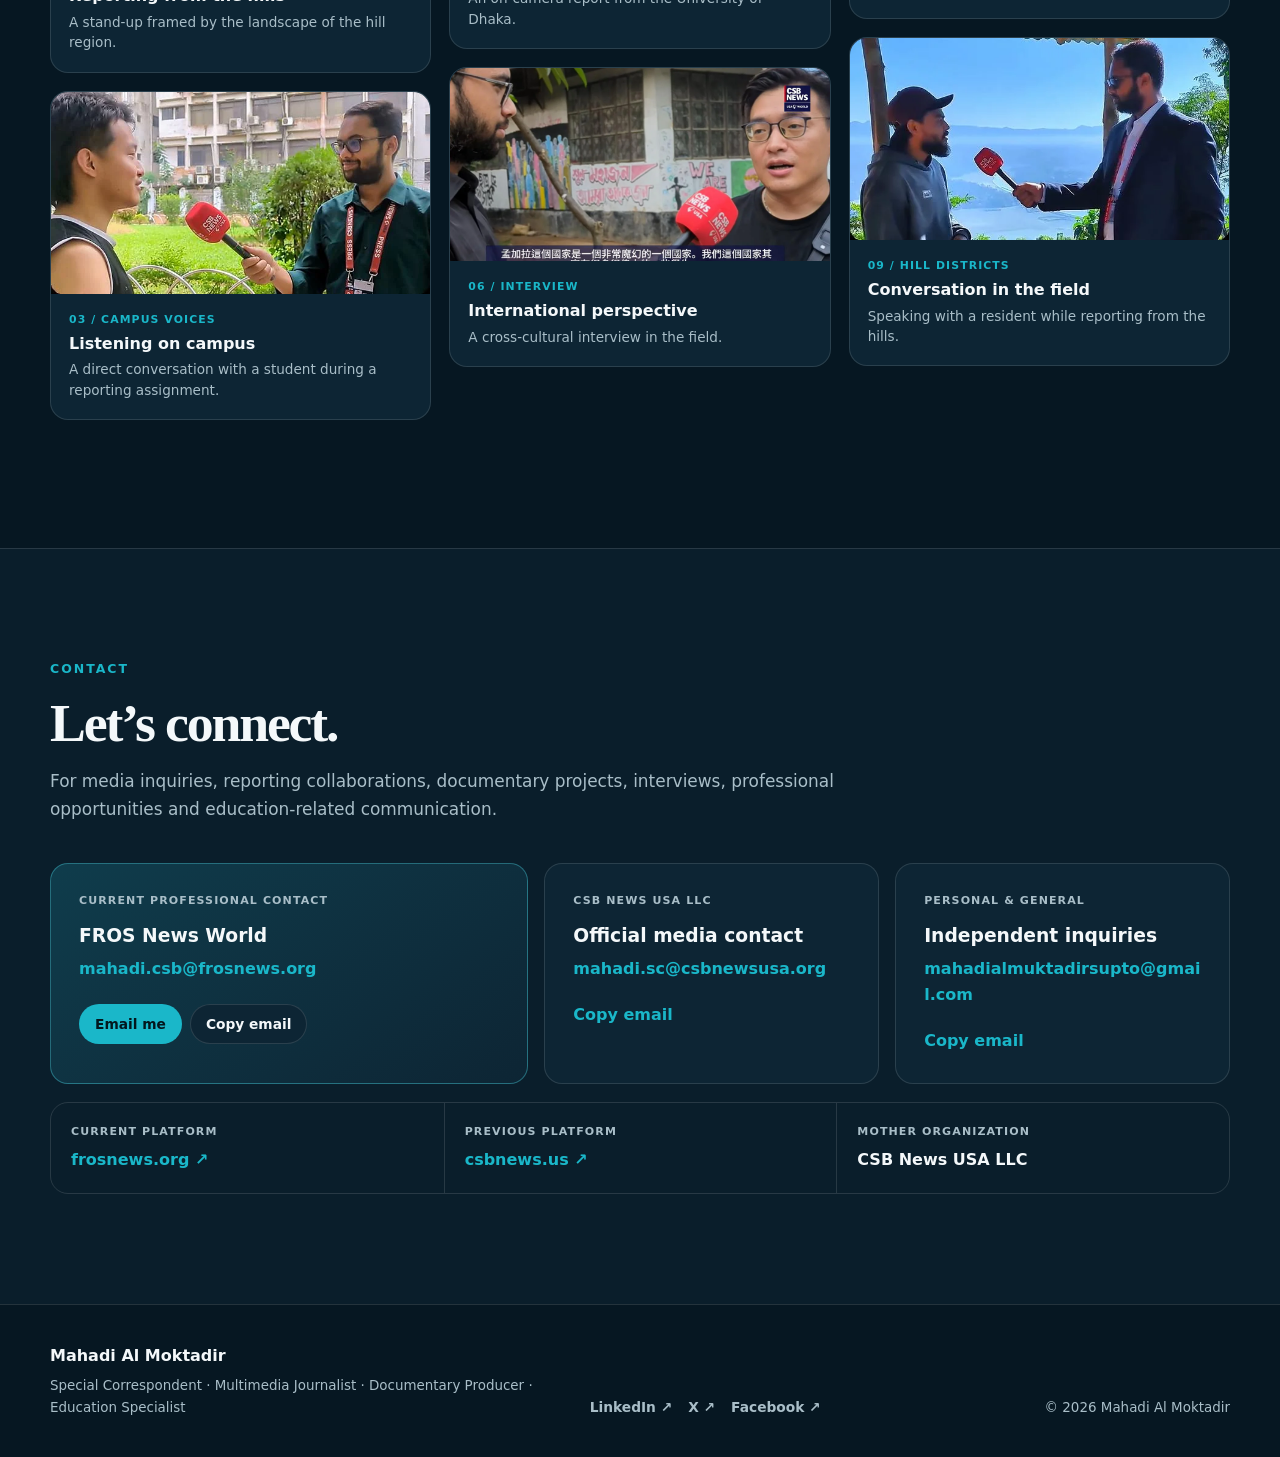
==== commit 423ab714: "Clarify Education and Research subtitle" ====
--- a/index.html
+++ b/index.html
@@ -231,7 +231,7 @@
           <img src="profile.jpg.jpg" alt="Centered professional portrait of Mahadi Al Moktadir" loading="lazy" />
           <div class="about-photo-caption">
             <strong>Mahadi Al Moktadir</strong>
-            <span>Journalism · Documentary · Education</span>
+            <span>Journalism · Documentary · Education &amp; Research</span>
           </div>
         </div>
 
--- a/assets/css/style.css
+++ b/assets/css/style.css
@@ -99,12 +99,12 @@
 .theme-btn:nth-of-type(3) { background: linear-gradient(135deg,#ffffff 50%,#0b8799 50%); }
 .theme-btn.active { border-color: var(--accent-2); }
 
-.hero { padding-top: 78px; }
-.hero-grid { display: grid; grid-template-columns: 1.05fr .95fr; gap: 70px; align-items: center; }
+.hero { padding-top: 84px; padding-bottom: 94px; }
+.hero-grid { display: grid; grid-template-columns: minmax(0, .9fr) minmax(0, 1.1fr); gap: 54px; align-items: center; }
 .eyebrow { margin: 0 0 16px; color: var(--accent); text-transform: uppercase; letter-spacing: .16em; font-size: .78rem; font-weight: 800; }
 .hero h1, .section-heading h2, .about-copy h2, .education-copy h2, .contact-intro h2 { margin: 0; font-family: "Source Serif 4", Georgia, serif; font-weight: 600; letter-spacing: -.04em; line-height: 1.02; }
-.hero h1 { font-size: clamp(3.1rem, 6.3vw, 6.5rem); max-width: 900px; }
-.hero h1 span { color: var(--muted); }
+.hero h1 { font-size: clamp(3.15rem, 4.5vw, 4.65rem); max-width: 760px; text-wrap: balance; }
+.hero h1 span { color: color-mix(in srgb, var(--text) 75%, var(--accent)); }
 .hero-role { margin: 24px 0 14px; font-size: 1.08rem; font-weight: 700; color: var(--accent-2); }
 .hero-lead { max-width: 760px; color: var(--muted); font-size: 1.06rem; }
 .hero-actions { display: flex; flex-wrap: wrap; gap: 12px; margin-top: 34px; }
@@ -119,12 +119,12 @@
 .hero-meta strong { display: block; font-size: .72rem; text-transform: uppercase; letter-spacing: .1em; color: var(--muted); }
 .hero-meta span { display: block; margin-top: 5px; font-weight: 700; font-size: .92rem; }
 .hero-media { position: relative; }
-.hero-image-wrap { position: relative; overflow: hidden; border-radius: var(--radius-lg); border: 1px solid var(--line); box-shadow: var(--shadow); min-height: 520px; }
-.hero-image-wrap img { width: 100%; height: 100%; min-height: 520px; object-fit: cover; object-position: center; }
+.hero-image-wrap { position: relative; overflow: hidden; border-radius: var(--radius-lg); border: 1px solid var(--line); box-shadow: var(--shadow); aspect-ratio: 16 / 9; background: var(--surface); }
+.hero-image-wrap img { position: absolute; inset: 0; width: 100%; height: 100%; object-fit: cover; object-position: center; }
 .hero-image-wrap::after { content: ""; position: absolute; inset: 0; background: linear-gradient(to top, rgba(0,0,0,.35), transparent 46%); }
 .media-tag { position: absolute; left: 20px; bottom: 20px; z-index: 2; display: inline-flex; align-items: center; gap: 8px; padding: 9px 13px; border-radius: 999px; background: rgba(6,23,34,.76); color: #fff; border: 1px solid rgba(255,255,255,.16); backdrop-filter: blur(10px); font-size: .8rem; font-weight: 700; }
 .live-dot { width: 8px; height: 8px; border-radius: 50%; background: #f33; box-shadow: 0 0 0 5px rgba(255,51,51,.16); }
-.hero-quote { position: absolute; right: -20px; bottom: -38px; width: min(340px, 80%); padding: 20px 22px; border-radius: 20px; background: var(--surface); border: 1px solid var(--line); box-shadow: var(--shadow); display: grid; grid-template-columns: auto 1fr; gap: 12px; }
+.hero-quote { position: relative; width: min(100%, 510px); margin: 17px 0 0 auto; padding: 19px 22px; border-radius: 18px; background: var(--surface); border: 1px solid var(--line); display: grid; grid-template-columns: auto 1fr; gap: 12px; }
 .hero-quote span { font-family: Georgia, serif; font-size: 2.8rem; line-height: .8; color: var(--accent); }
 .hero-quote p { margin: 0; font-family: "Source Serif 4", Georgia, serif; font-size: 1rem; }
 
@@ -147,7 +147,7 @@
 .work-card:hover { transform: translateY(-6px); border-color: color-mix(in srgb, var(--accent) 48%, var(--line)); }
 .work-card.hidden { display: none; }
 .work-image { position: relative; display: block; aspect-ratio: 16/9; overflow: hidden; background: var(--bg-elev); }
-.work-image img { width: 100%; height: 100%; object-fit: cover; transition: transform .5s ease; }
+.work-image img { width: 100%; height: 100%; object-fit: cover; object-position: center; transition: transform .5s ease; }
 .work-card:hover .work-image img { transform: scale(1.025); }
 .play { position: absolute; left: 50%; top: 50%; translate: -50% -50%; width: 58px; height: 58px; border-radius: 50%; display: grid; place-items: center; background: rgba(5,18,26,.74); color: white; border: 1px solid rgba(255,255,255,.35); backdrop-filter: blur(8px); padding-left: 3px; }
 .work-body { padding: 24px; }
@@ -160,7 +160,7 @@
 .about-section { background: color-mix(in srgb, var(--surface) 55%, transparent); border-block: 1px solid var(--line); }
 .about-grid { display: grid; grid-template-columns: .72fr 1.28fr; gap: 70px; align-items: center; }
 .about-photo { position: relative; }
-.about-photo > img { width: 100%; aspect-ratio: 1/1; object-fit: cover; border-radius: var(--radius-lg); border: 1px solid var(--line); box-shadow: var(--shadow); }
+.about-photo > img { width: 100%; aspect-ratio: 4/5; object-fit: cover; object-position: center top; border-radius: var(--radius-lg); border: 1px solid var(--line); box-shadow: var(--shadow); }
 .about-photo-caption { margin-top: 14px; display: flex; flex-direction: column; gap: 2px; }
 .about-photo-caption span { color: var(--muted); font-size: .88rem; }
 .about-copy p:not(.eyebrow) { color: var(--muted); font-size: 1.03rem; }
@@ -193,13 +193,16 @@
 .education-list h3 { margin: 8px 0 8px; font-size: 1.25rem; }
 .education-list p { margin: 0; color: var(--muted); }
 
-.gallery-grid { display: grid; grid-template-columns: repeat(4, 1fr); grid-auto-rows: 220px; gap: 12px; }
-.gallery-item { padding: 0; border: 0; background: transparent; overflow: hidden; border-radius: var(--radius-md); cursor: zoom-in; position: relative; }
-.gallery-item.wide { grid-column: span 2; }
-.gallery-item img { width: 100%; height: 100%; object-fit: cover; transition: transform .45s ease, filter .35s ease; }
-.gallery-item:hover img { transform: scale(1.035); filter: contrast(1.04) saturate(1.04); }
-.gallery-item::after { content: "+"; position: absolute; right: 12px; bottom: 12px; width: 34px; height: 34px; display: grid; place-items: center; border-radius: 50%; background: rgba(5,18,26,.74); color: white; opacity: 0; transform: translateY(6px); transition: .2s ease; }
-.gallery-item:hover::after { opacity: 1; transform: translateY(0); }
+.gallery-grid { columns: 3; column-gap: 18px; }
+.gallery-figure { display: inline-block; width: 100%; margin: 0 0 18px; border: 1px solid var(--line); border-radius: var(--radius-md); background: var(--surface); overflow: hidden; break-inside: avoid; vertical-align: top; }
+.gallery-item { display: block; width: 100%; padding: 0; border: 0; background: var(--bg-elev); cursor: zoom-in; position: relative; }
+.gallery-item img { display: block; width: 100%; height: auto; object-fit: contain; }
+.gallery-item::after { content: "+"; position: absolute; right: 12px; bottom: 12px; width: 34px; height: 34px; display: grid; place-items: center; border-radius: 50%; background: rgba(5,18,26,.78); color: white; opacity: 0; transform: translateY(6px); transition: .2s ease; }
+.gallery-item:hover::after, .gallery-item:focus-visible::after { opacity: 1; transform: translateY(0); }
+.gallery-figure figcaption { padding: 17px 18px 19px; }
+.gallery-figure figcaption span { display: block; color: var(--accent); text-transform: uppercase; letter-spacing: .1em; font-size: .68rem; font-weight: 800; }
+.gallery-figure figcaption strong { display: block; margin-top: 5px; line-height: 1.3; font-size: 1rem; }
+.gallery-figure figcaption p { margin: 5px 0 0; color: var(--muted); font-size: .85rem; line-height: 1.5; }
 
 .contact-section { background: var(--bg-elev); border-top: 1px solid var(--line); }
 .contact-intro { max-width: 860px; }
@@ -227,7 +230,9 @@
 
 .lightbox { position: fixed; inset: 0; z-index: 500; background: rgba(0,0,0,.9); display: none; place-items: center; padding: 60px 20px 20px; }
 .lightbox.open { display: grid; }
-.lightbox img { max-width: min(1200px, 95vw); max-height: 86vh; border-radius: 14px; box-shadow: 0 30px 90px rgba(0,0,0,.5); }
+.lightbox-content { display: grid; justify-items: center; gap: 14px; margin: 0; }
+.lightbox img { max-width: min(1200px, 95vw); max-height: 78vh; width: auto; height: auto; object-fit: contain; border-radius: 14px; box-shadow: 0 30px 90px rgba(0,0,0,.5); }
+.lightbox figcaption { color: #e7f1f5; text-align: center; font-weight: 600; font-size: .94rem; }
 .lightbox-close { position: absolute; right: 24px; top: 18px; width: 44px; height: 44px; border: 1px solid rgba(255,255,255,.25); background: rgba(255,255,255,.1); color: white; border-radius: 50%; font-size: 1.8rem; cursor: pointer; }
 .toast { position: fixed; left: 50%; bottom: 24px; translate: -50% 20px; opacity: 0; z-index: 600; padding: 10px 15px; border-radius: 999px; background: var(--text); color: var(--bg); font-weight: 800; font-size: .84rem; pointer-events: none; transition: .25s ease; }
 .toast.show { translate: -50% 0; opacity: 1; }
@@ -238,10 +243,9 @@
 @media (max-width: 1020px) {
   .hero-grid, .about-grid, .education-grid { grid-template-columns: 1fr; }
   .hero-media { max-width: 780px; }
-  .hero-image-wrap, .hero-image-wrap img { min-height: 470px; }
   .contact-grid { grid-template-columns: 1fr 1fr; }
   .primary-contact { grid-column: 1 / -1; }
-  .gallery-grid { grid-template-columns: repeat(3, 1fr); }
+  .gallery-grid { columns: 2; }
   .footer-grid { grid-template-columns: 1fr 1fr; }
   .copyright { text-align: left; grid-column: 1 / -1; }
 }
@@ -255,9 +259,9 @@
   .theme-control { border-left: 0; border-top: 1px solid var(--line); padding: 14px 10px 6px; margin-top: 4px; }
   .hero { padding-top: 50px; }
   .hero-grid { gap: 46px; }
-  .hero h1 { font-size: clamp(3rem, 12vw, 5rem); }
+  .hero h1 { font-size: clamp(3rem, 8vw, 4.5rem); }
   .hero-meta { grid-template-columns: 1fr; }
-  .hero-quote { position: relative; right: auto; bottom: auto; margin: 14px 0 0 auto; }
+  .hero-quote { margin: 14px 0 0 auto; }
   .affiliation-grid, .skills-grid, .contact-bottom { grid-template-columns: 1fr; }
   .contact-bottom > div + div { border-left: 0; border-top: 1px solid var(--line); }
   .section-heading { display: block; }
@@ -266,7 +270,7 @@
   .timeline::before { left: 9px; }
   .timeline-item { grid-template-columns: 1fr; gap: 9px; padding-left: 36px; }
   .timeline-content::before { left: -33px; }
-  .gallery-grid { grid-template-columns: repeat(2, 1fr); grid-auto-rows: 200px; }
+  .gallery-grid { columns: 2; }
 }
 
 @media (max-width: 600px) {
@@ -274,13 +278,11 @@
   .brand-text { font-size: .9rem; }
   .hero-actions { flex-direction: column; align-items: stretch; }
   .btn { width: 100%; }
-  .hero-image-wrap, .hero-image-wrap img { min-height: 390px; }
-  .hero-image-wrap img { object-position: 56% center; }
+  .hero-image-wrap img { object-position: center; }
   .affiliation-grid { grid-template-columns: 1fr; }
   .contact-grid { grid-template-columns: 1fr; }
   .primary-contact { grid-column: auto; }
-  .gallery-grid { grid-template-columns: 1fr; grid-auto-rows: 230px; }
-  .gallery-item.wide { grid-column: span 1; }
+  .gallery-grid { columns: 1; }
   .footer-grid { grid-template-columns: 1fr; }
   .section-heading h2, .about-copy h2, .education-copy h2, .contact-intro h2 { font-size: 2.4rem; }
 }
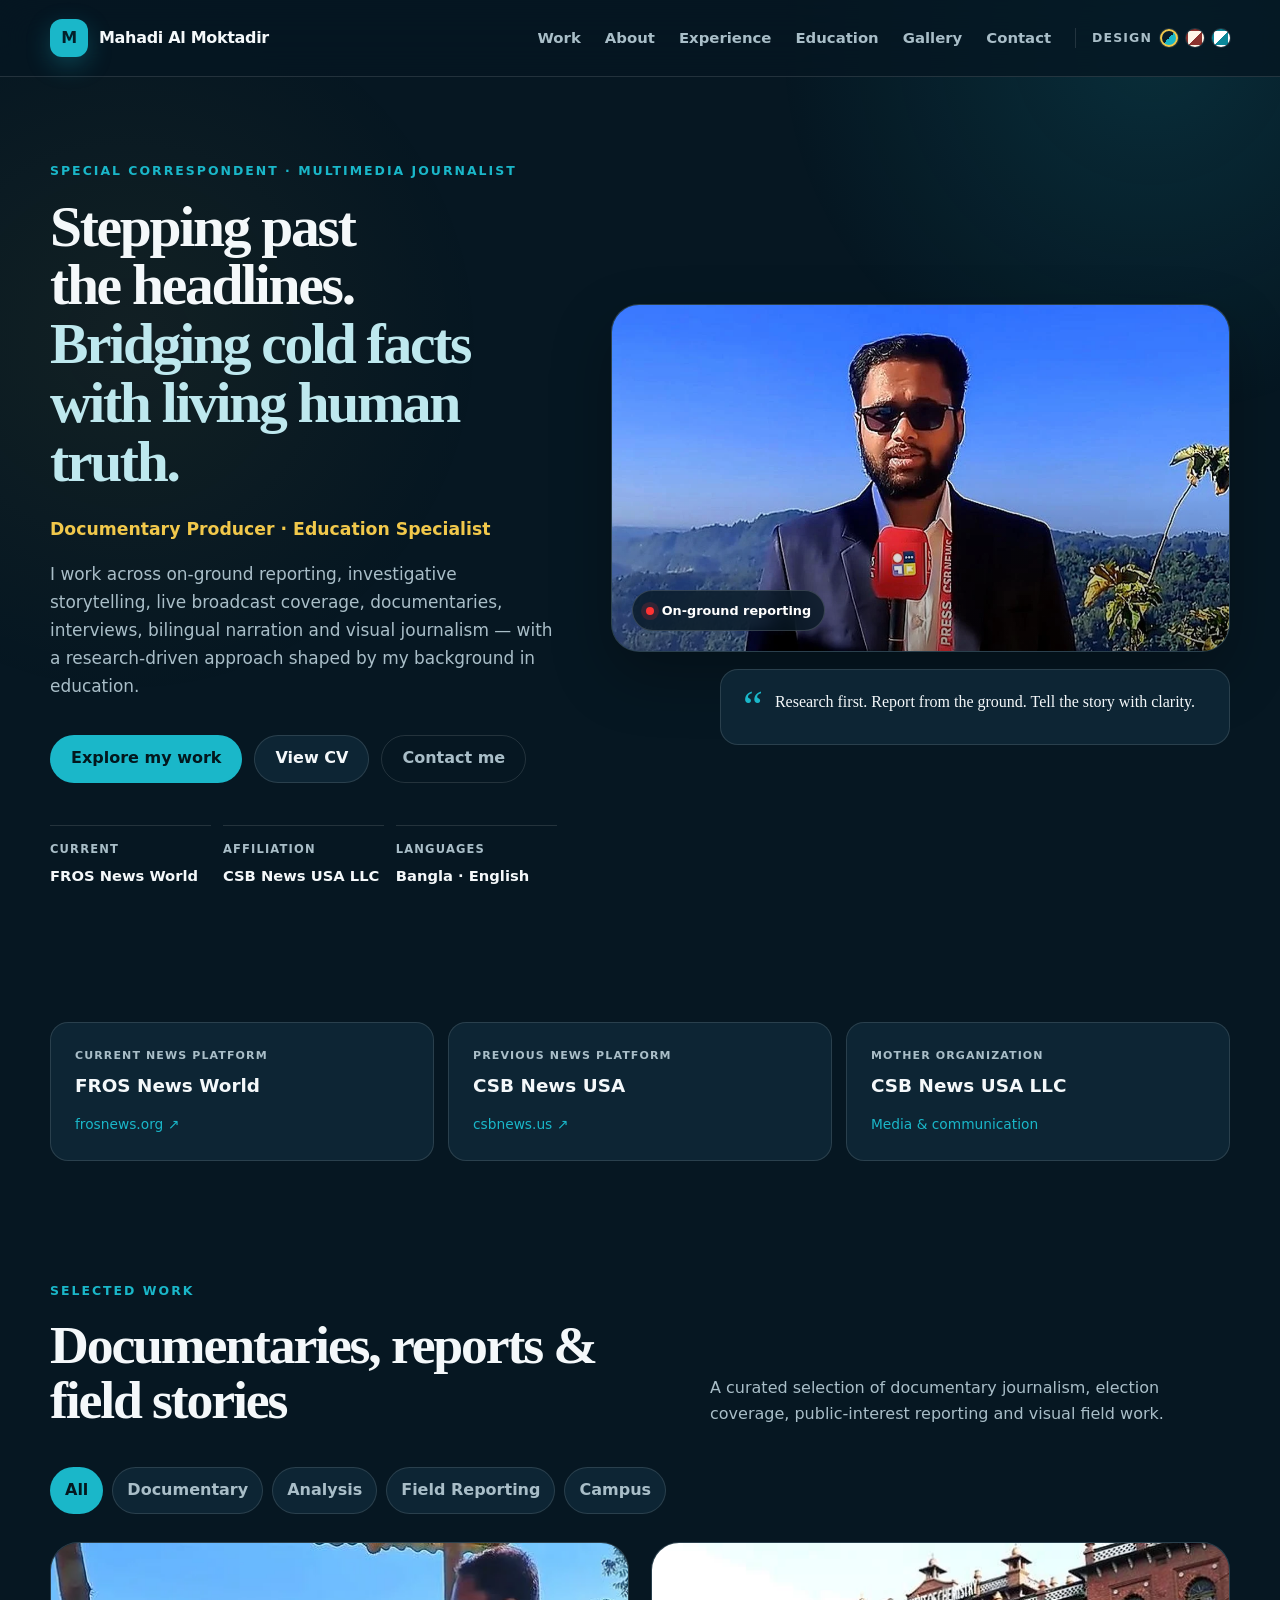
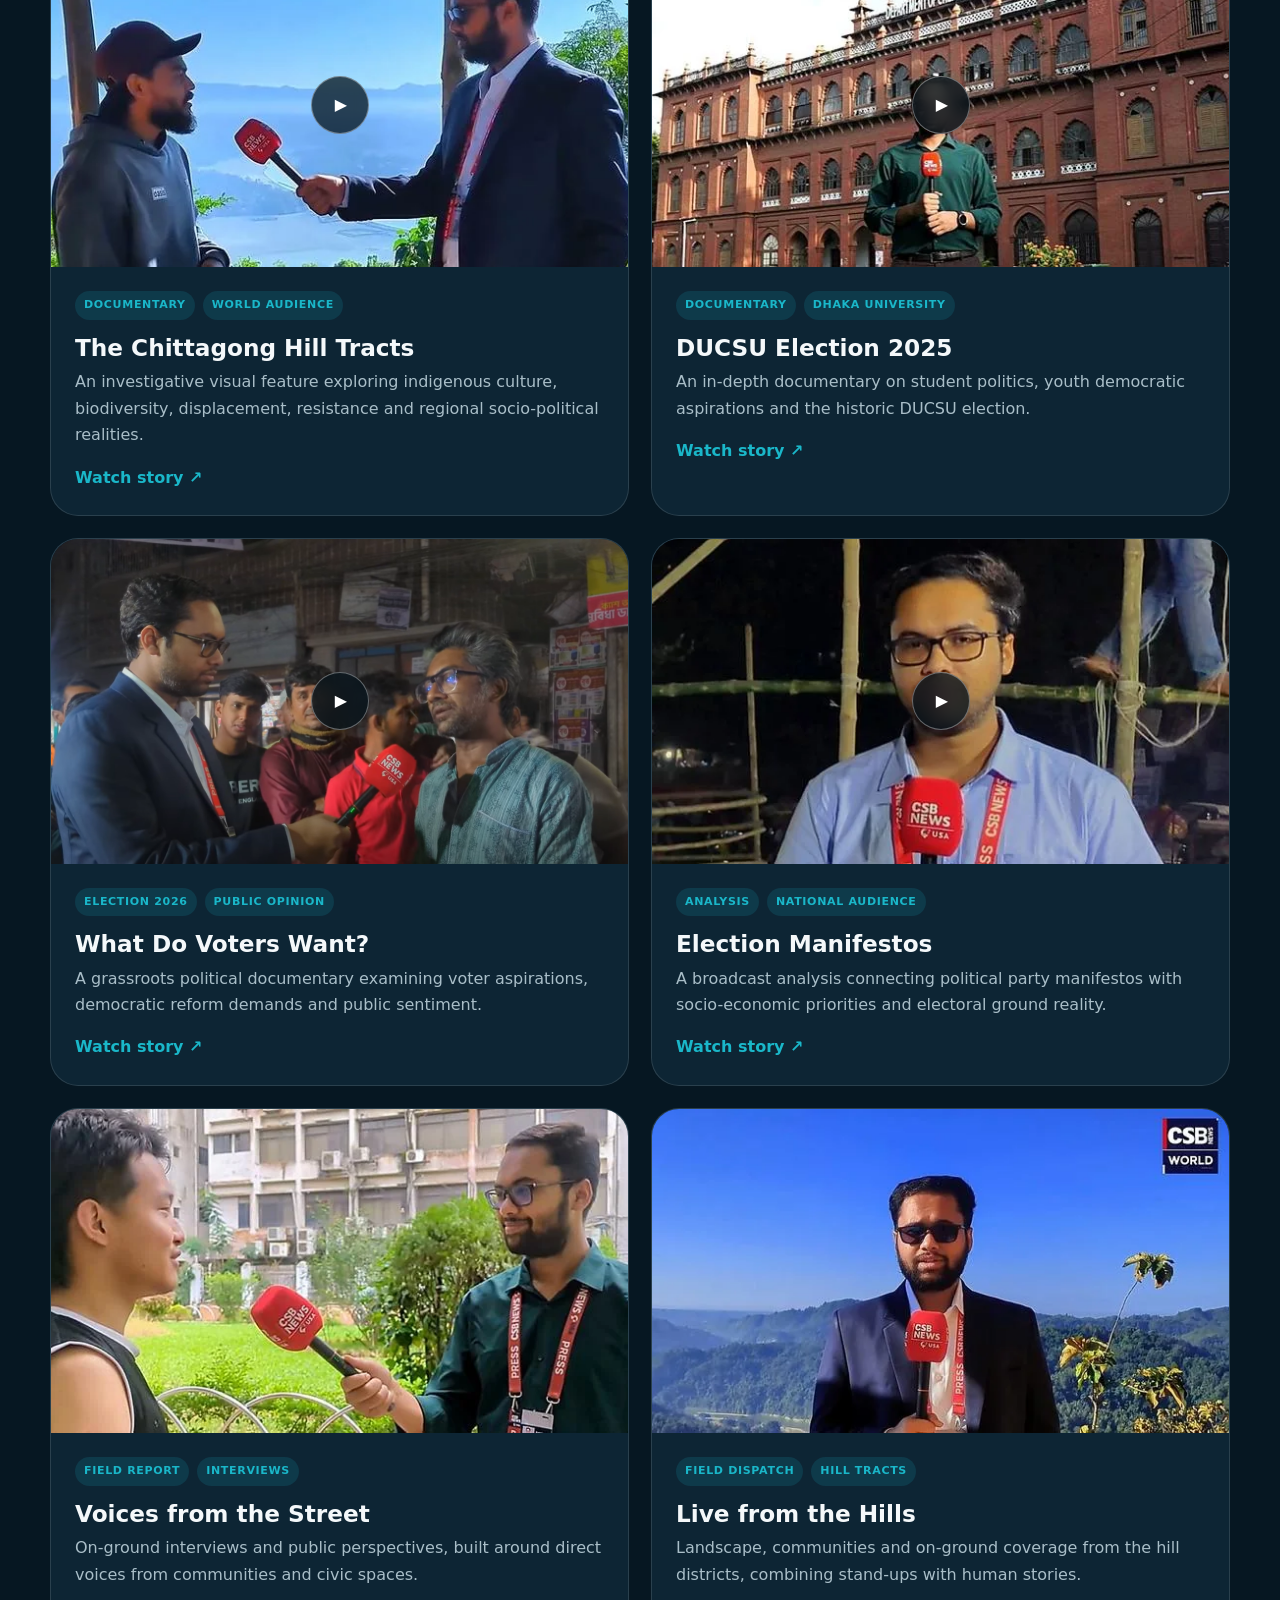
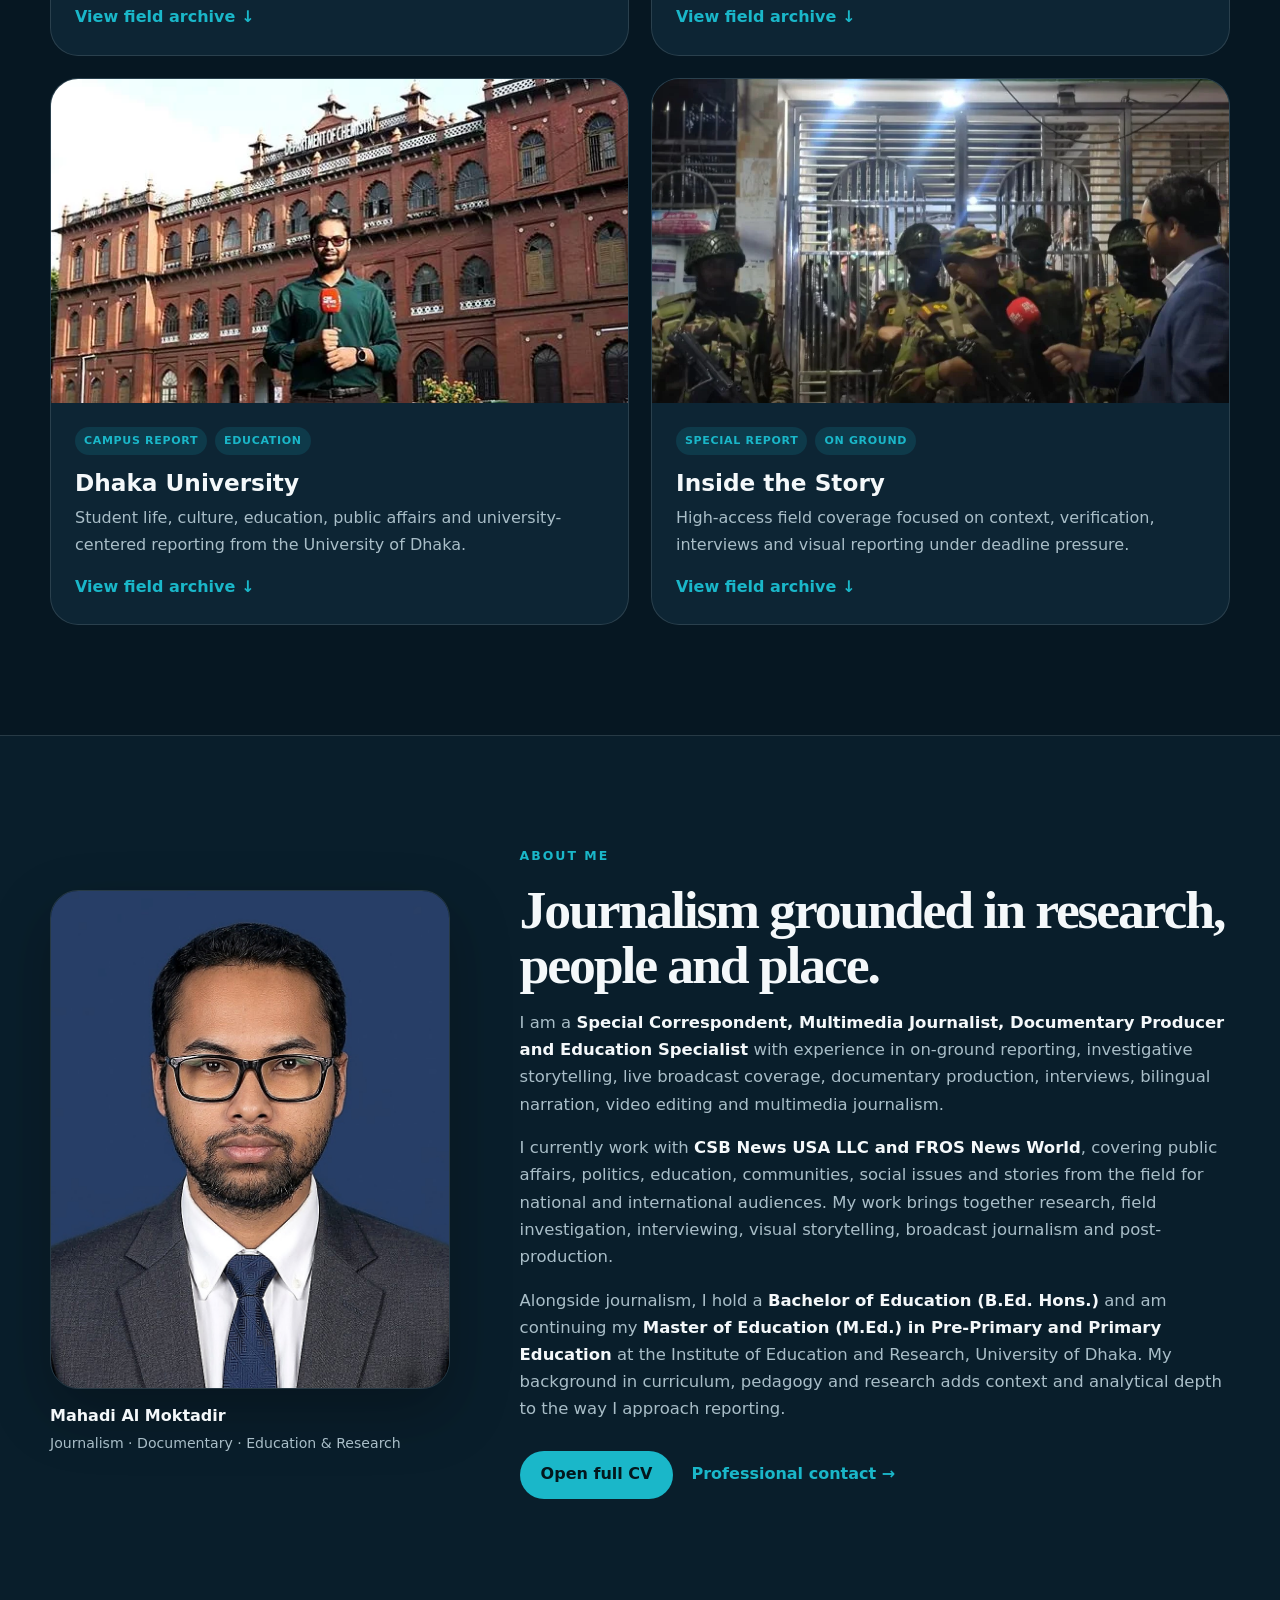
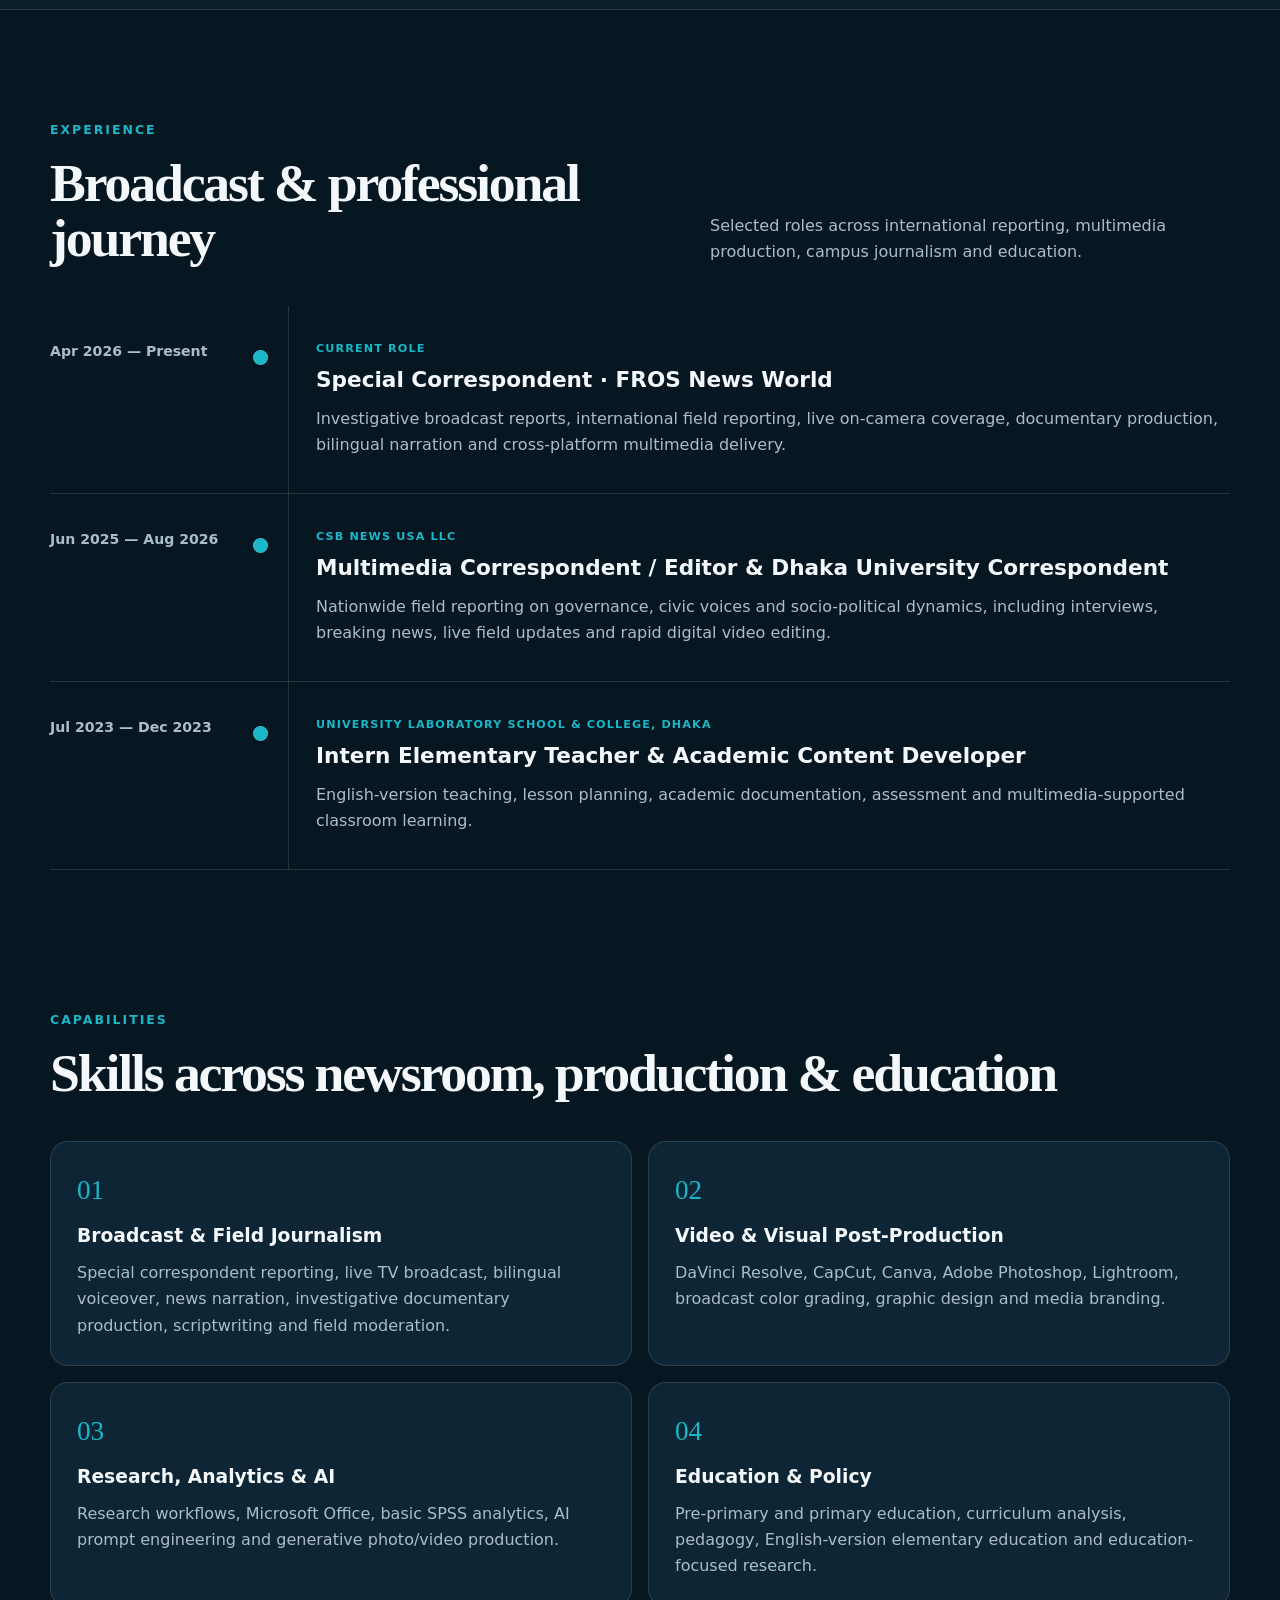
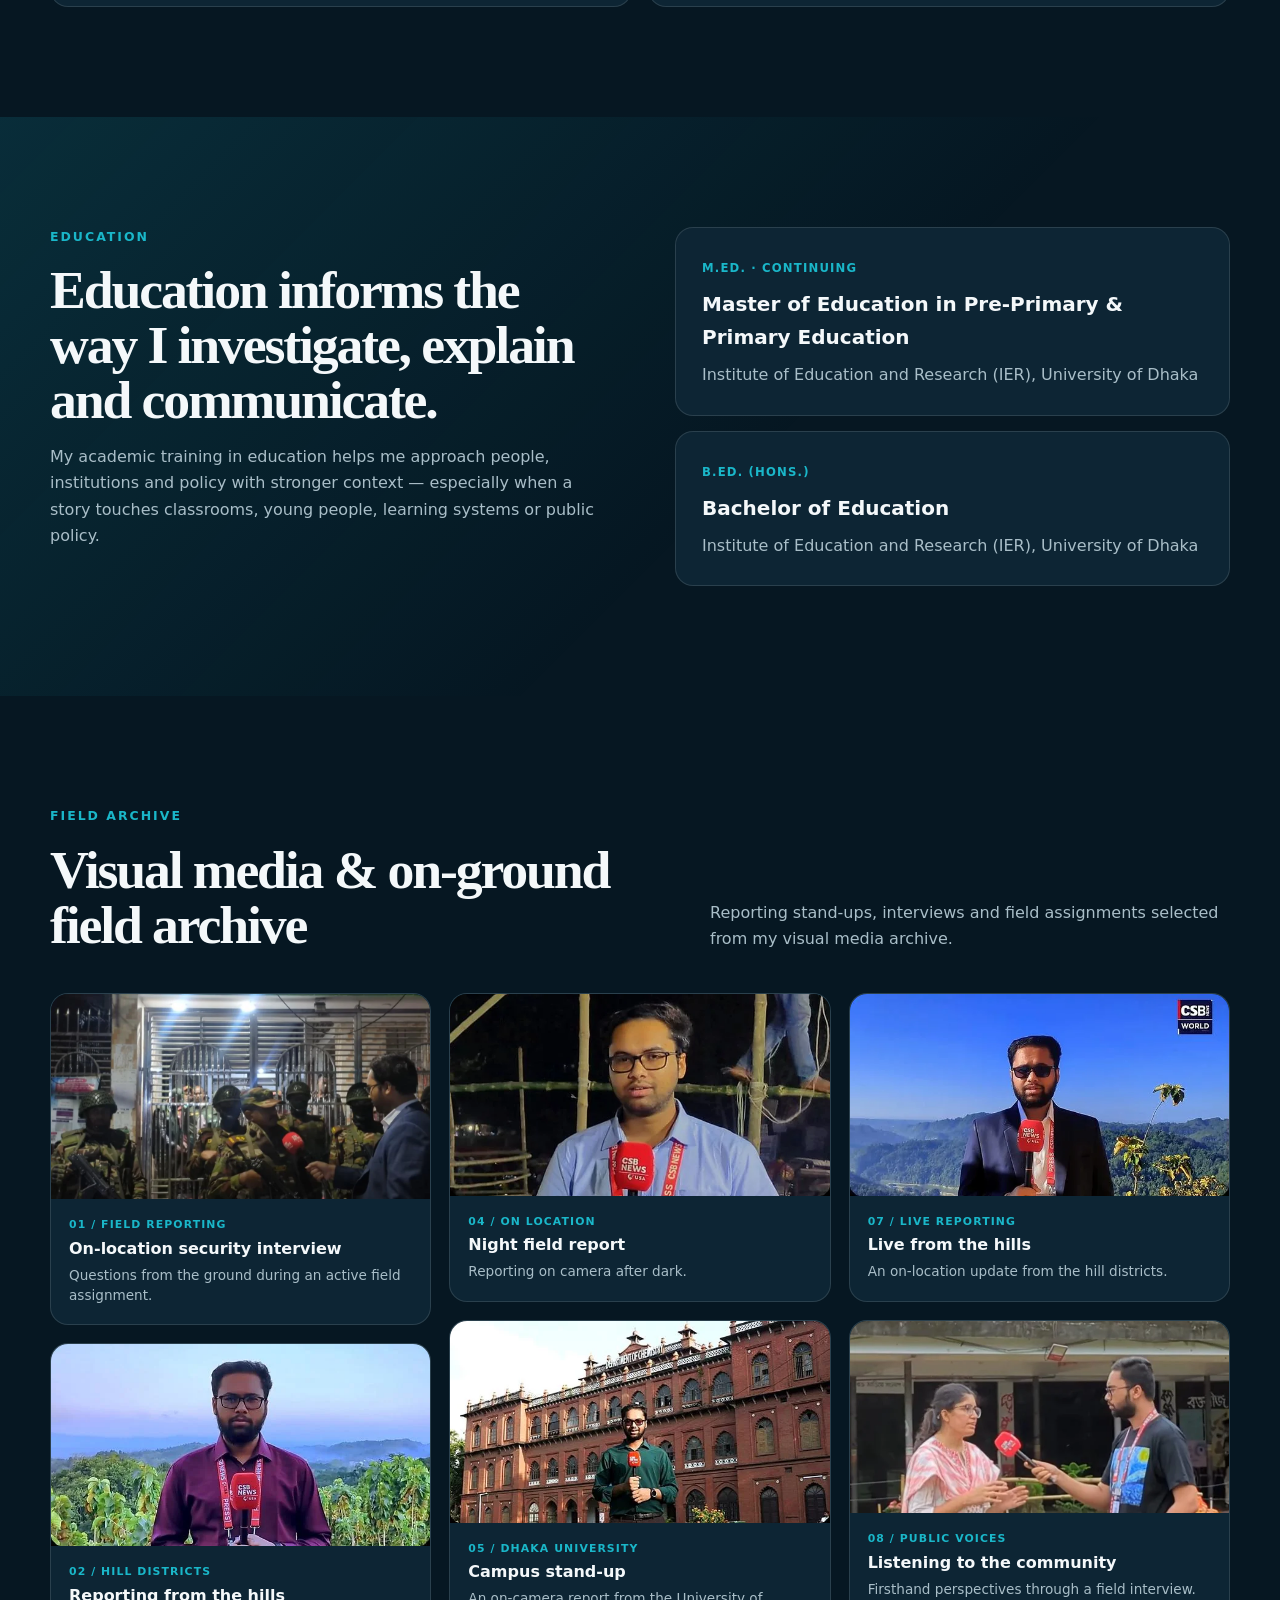
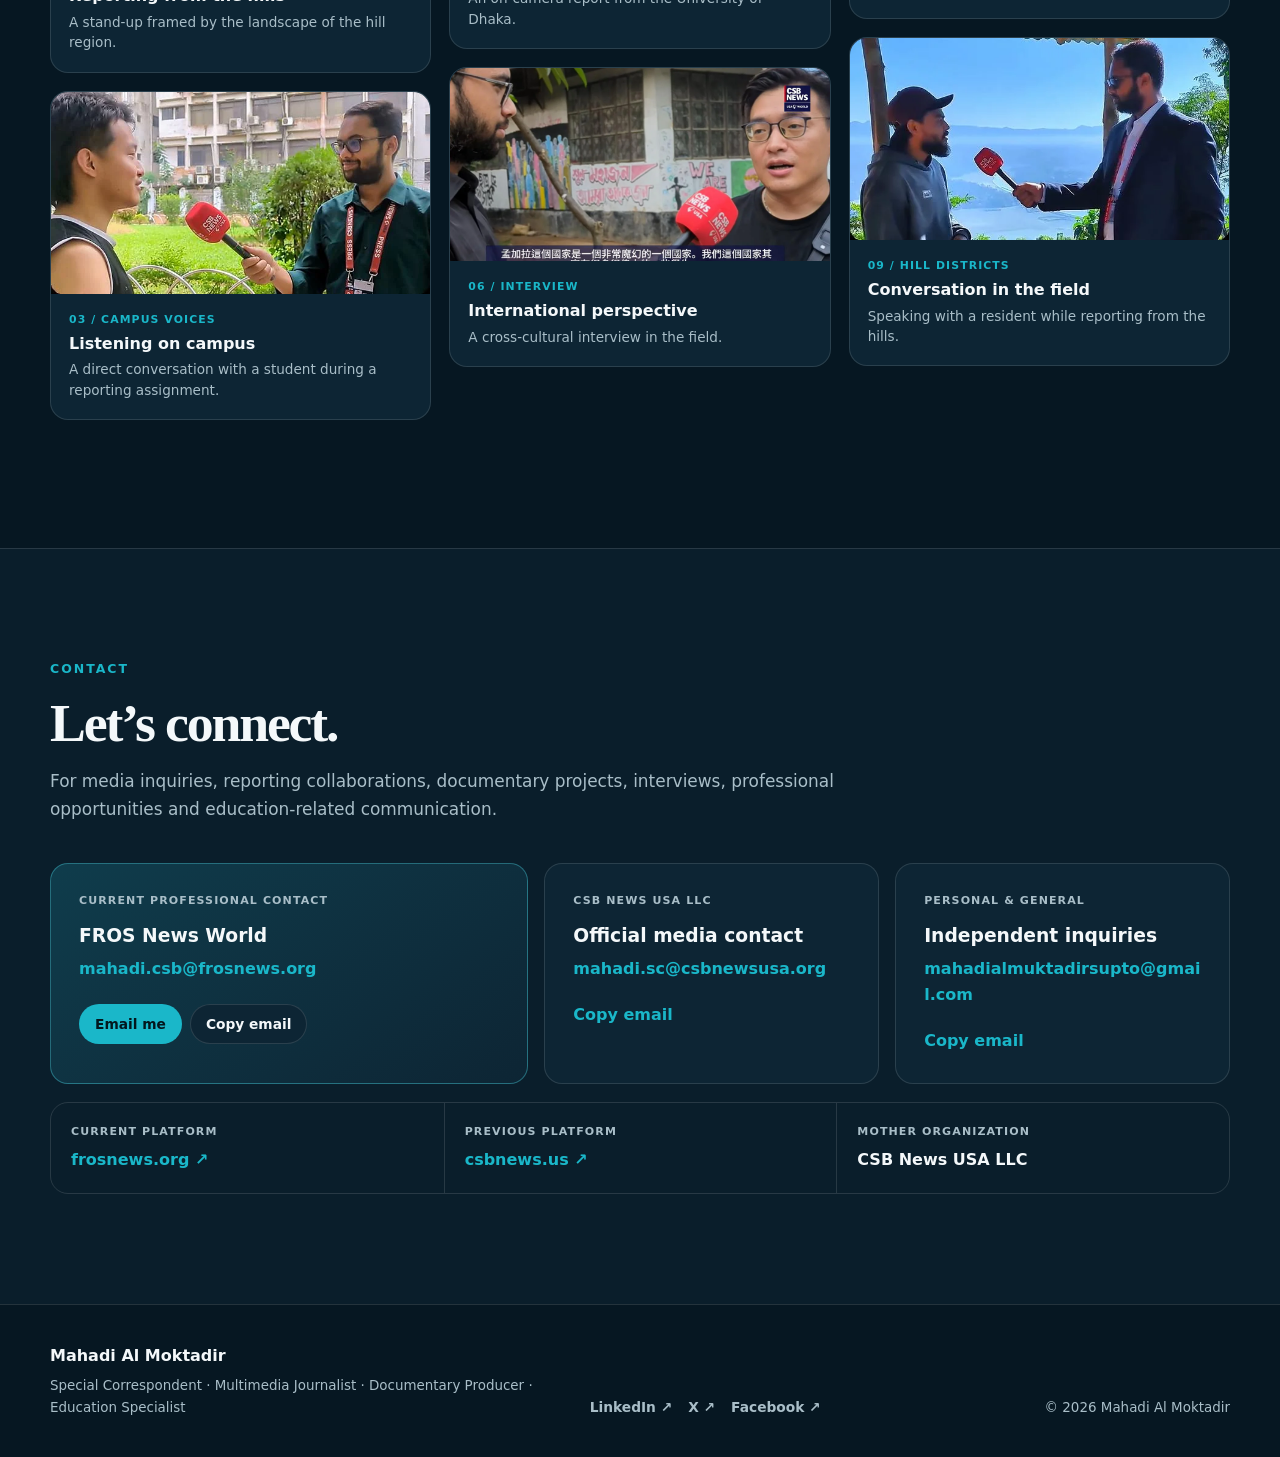
==== commit 3932445a: "Use authentic voter interview photo and shorter site URL" ====
--- a/index.html
+++ b/index.html
@@ -8,7 +8,7 @@
   <meta property="og:title" content="Mahadi Al Moktadir | Journalist & Documentary Producer" />
   <meta property="og:description" content="Field reporting, documentary journalism, multimedia storytelling and education." />
   <meta property="og:type" content="website" />
-  <meta property="og:image" content="https://mahadimuktadir.github.io/https-mahadialmoktadirshupto.github.io/assets/images/mahadi-field-hero.webp" />
+  <meta property="og:image" content="https://mahadimuktadir.github.io/assets/images/mahadi-field-hero.webp" />
   <title>Mahadi Al Moktadir | Special Correspondent & Multimedia Journalist</title>
   <link rel="icon" href="assets/images/favicon.svg" type="image/svg+xml" />
   <link rel="preconnect" href="https://fonts.googleapis.com" />
@@ -150,7 +150,7 @@
 
           <article class="work-card reveal" data-category="documentary analysis field">
             <a class="work-image" href="https://www.facebook.com/share/v/1CZFBGJHWz/" target="_blank" rel="noopener" aria-label="Watch What Do Voters Want report">
-              <img src="assets/images/gallery/woman-interview.webp" alt="Mahadi interviewing a member of the public" loading="lazy" />
+              <img src="assets/images/gallery/voters-street-interview.png" alt="Mahadi interviewing a voter on the street during election coverage" loading="lazy" />
               <span class="play">▶</span>
             </a>
             <div class="work-body">
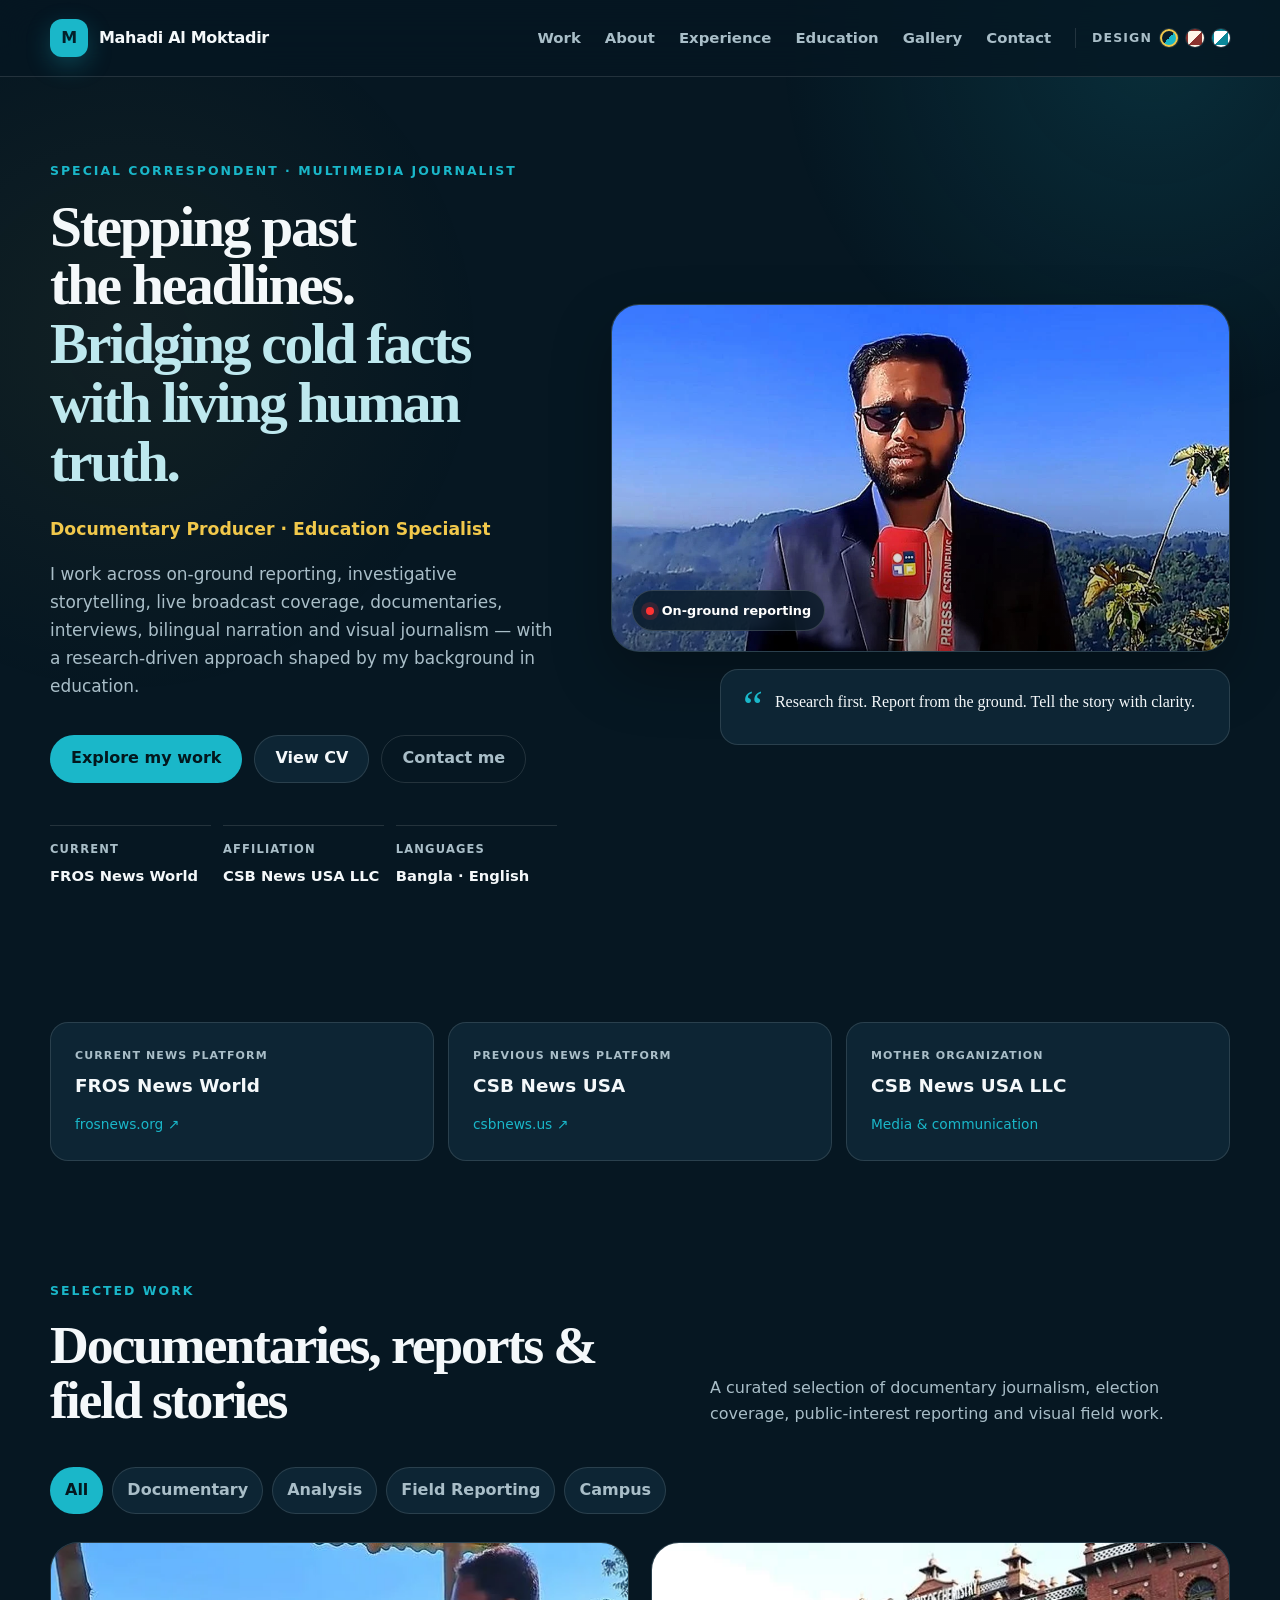
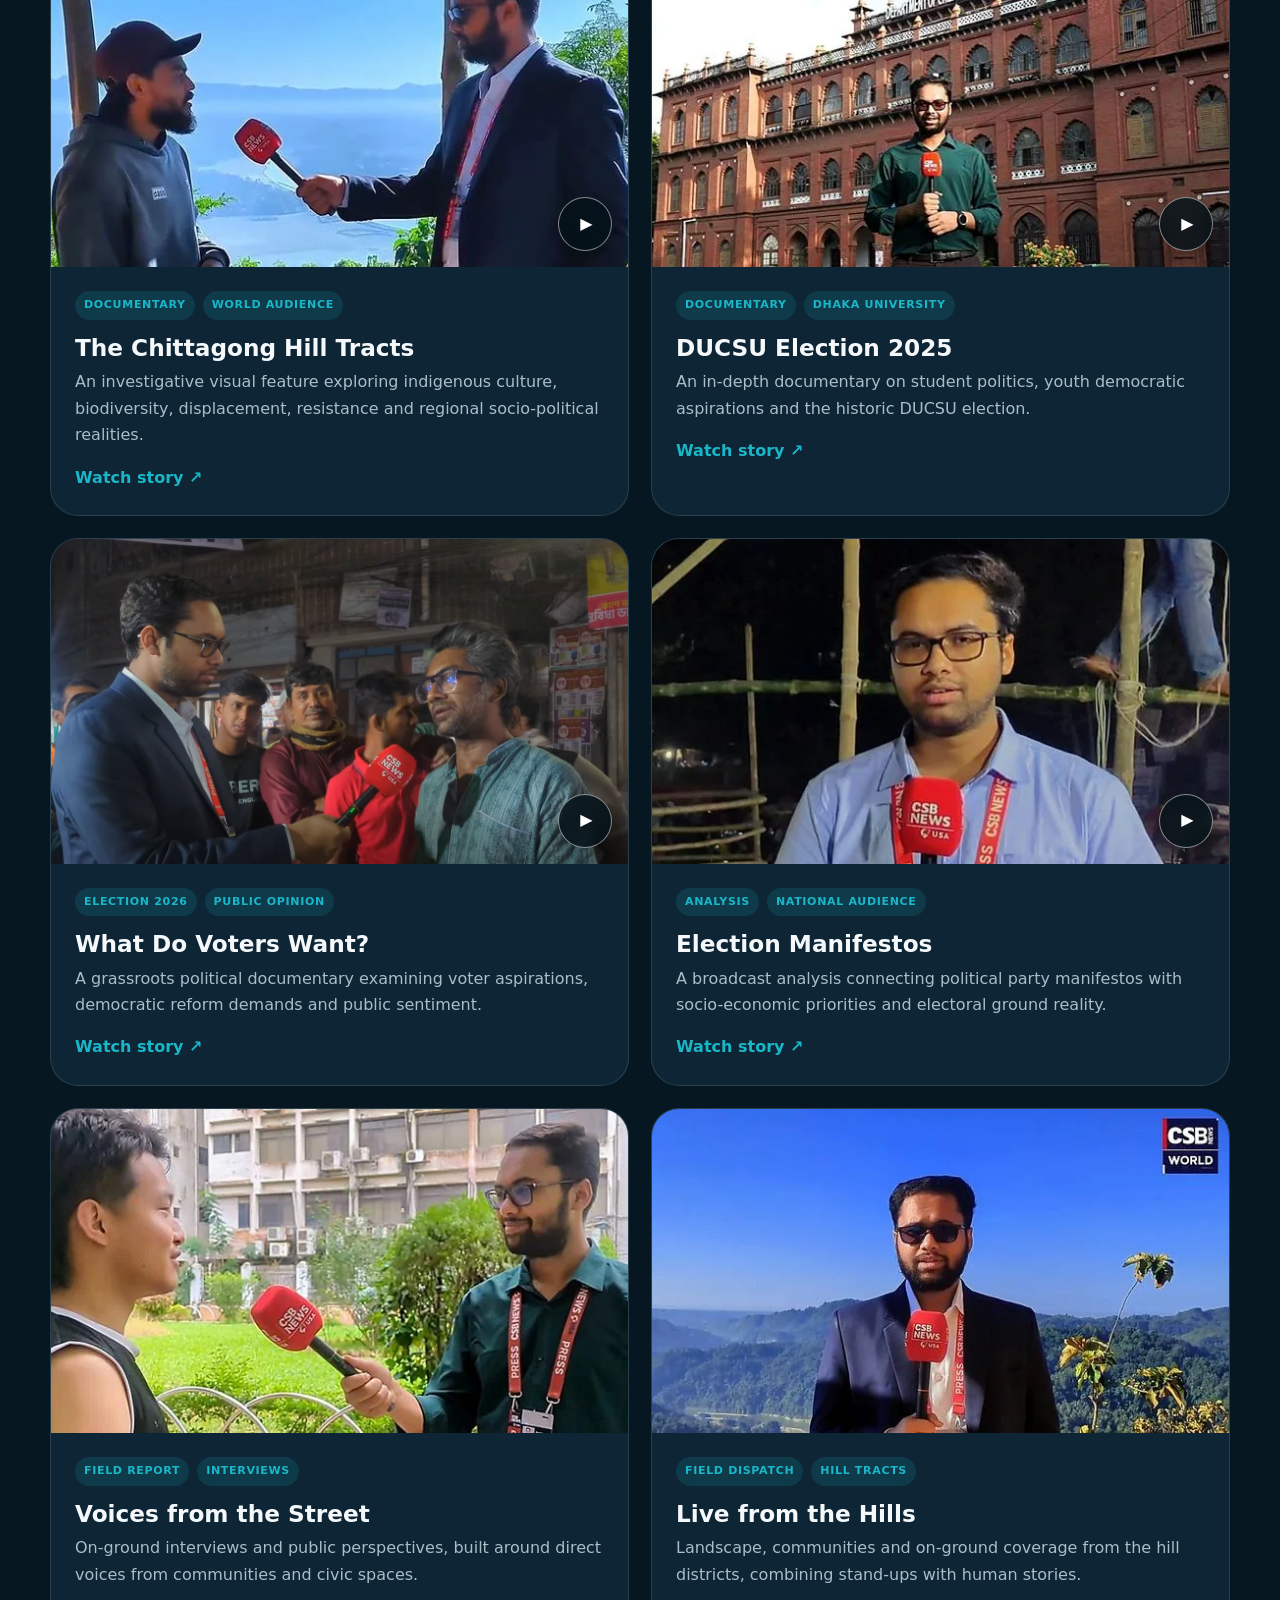
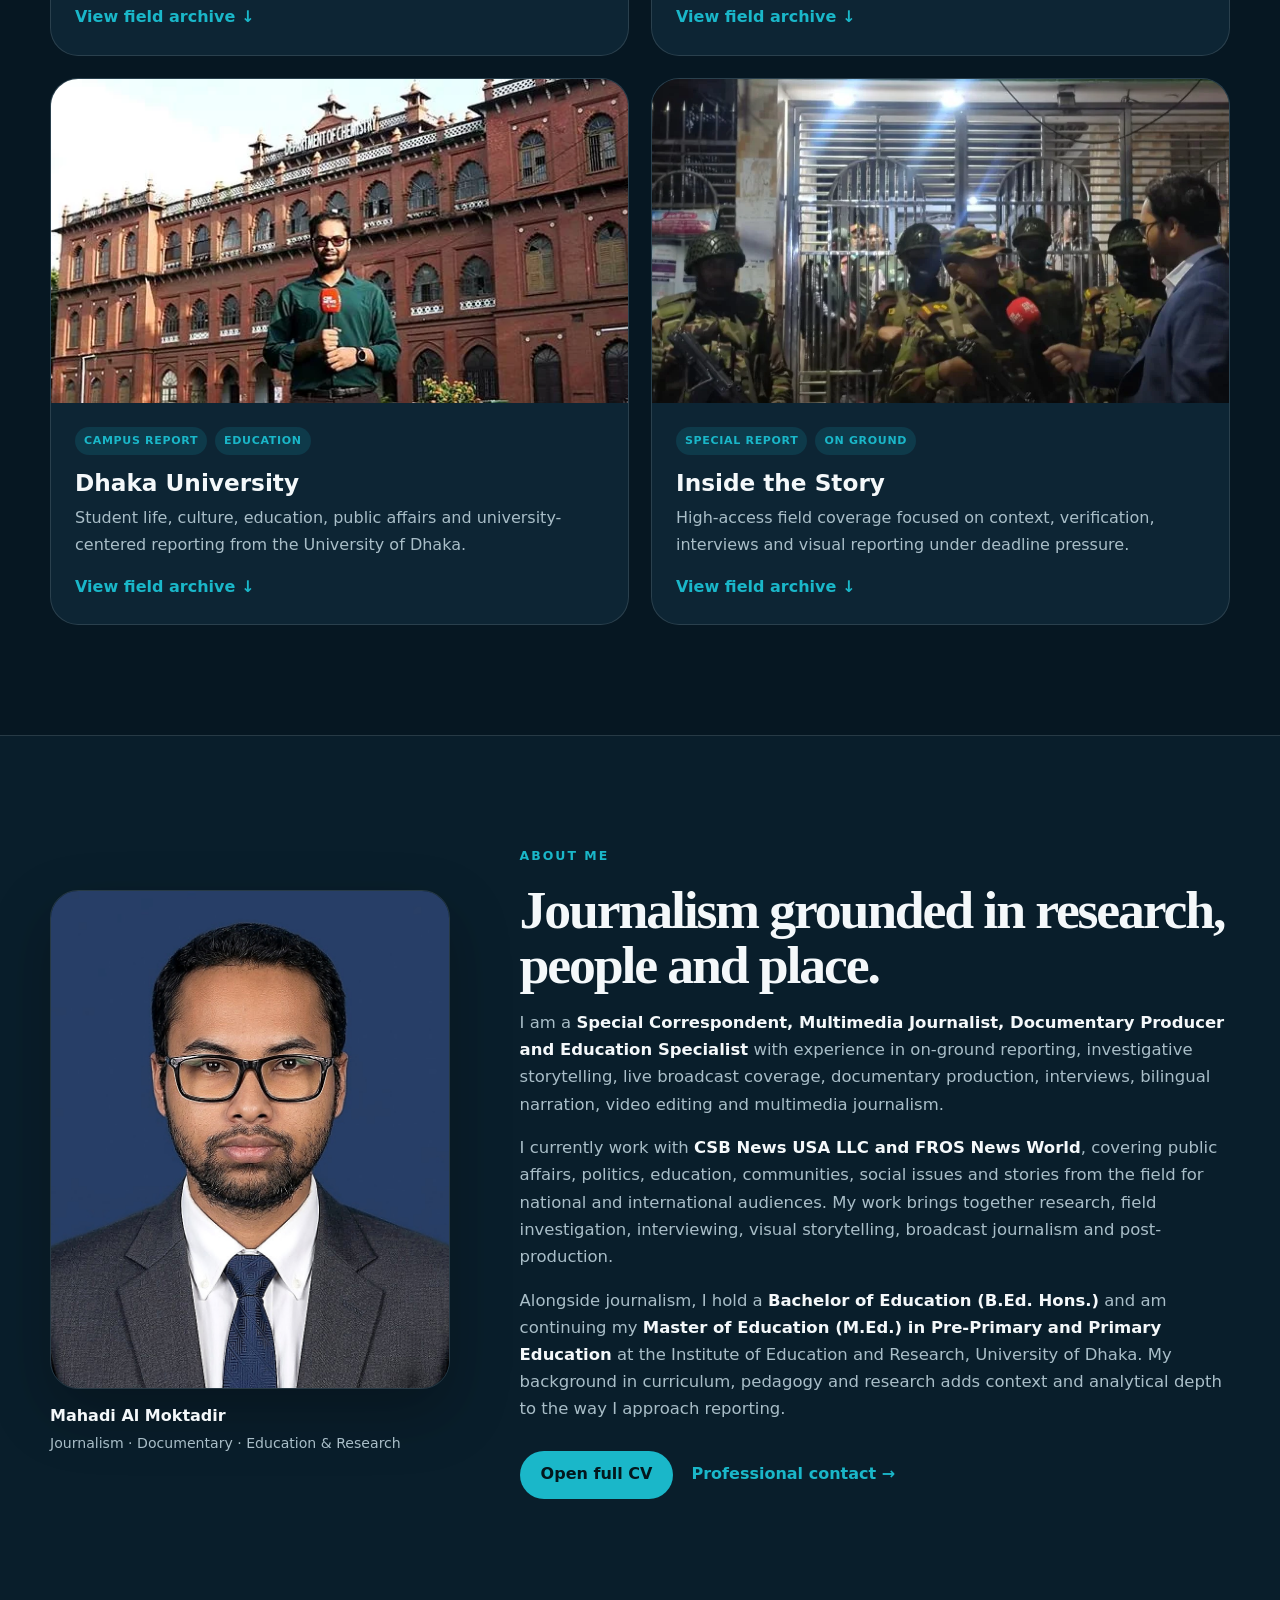
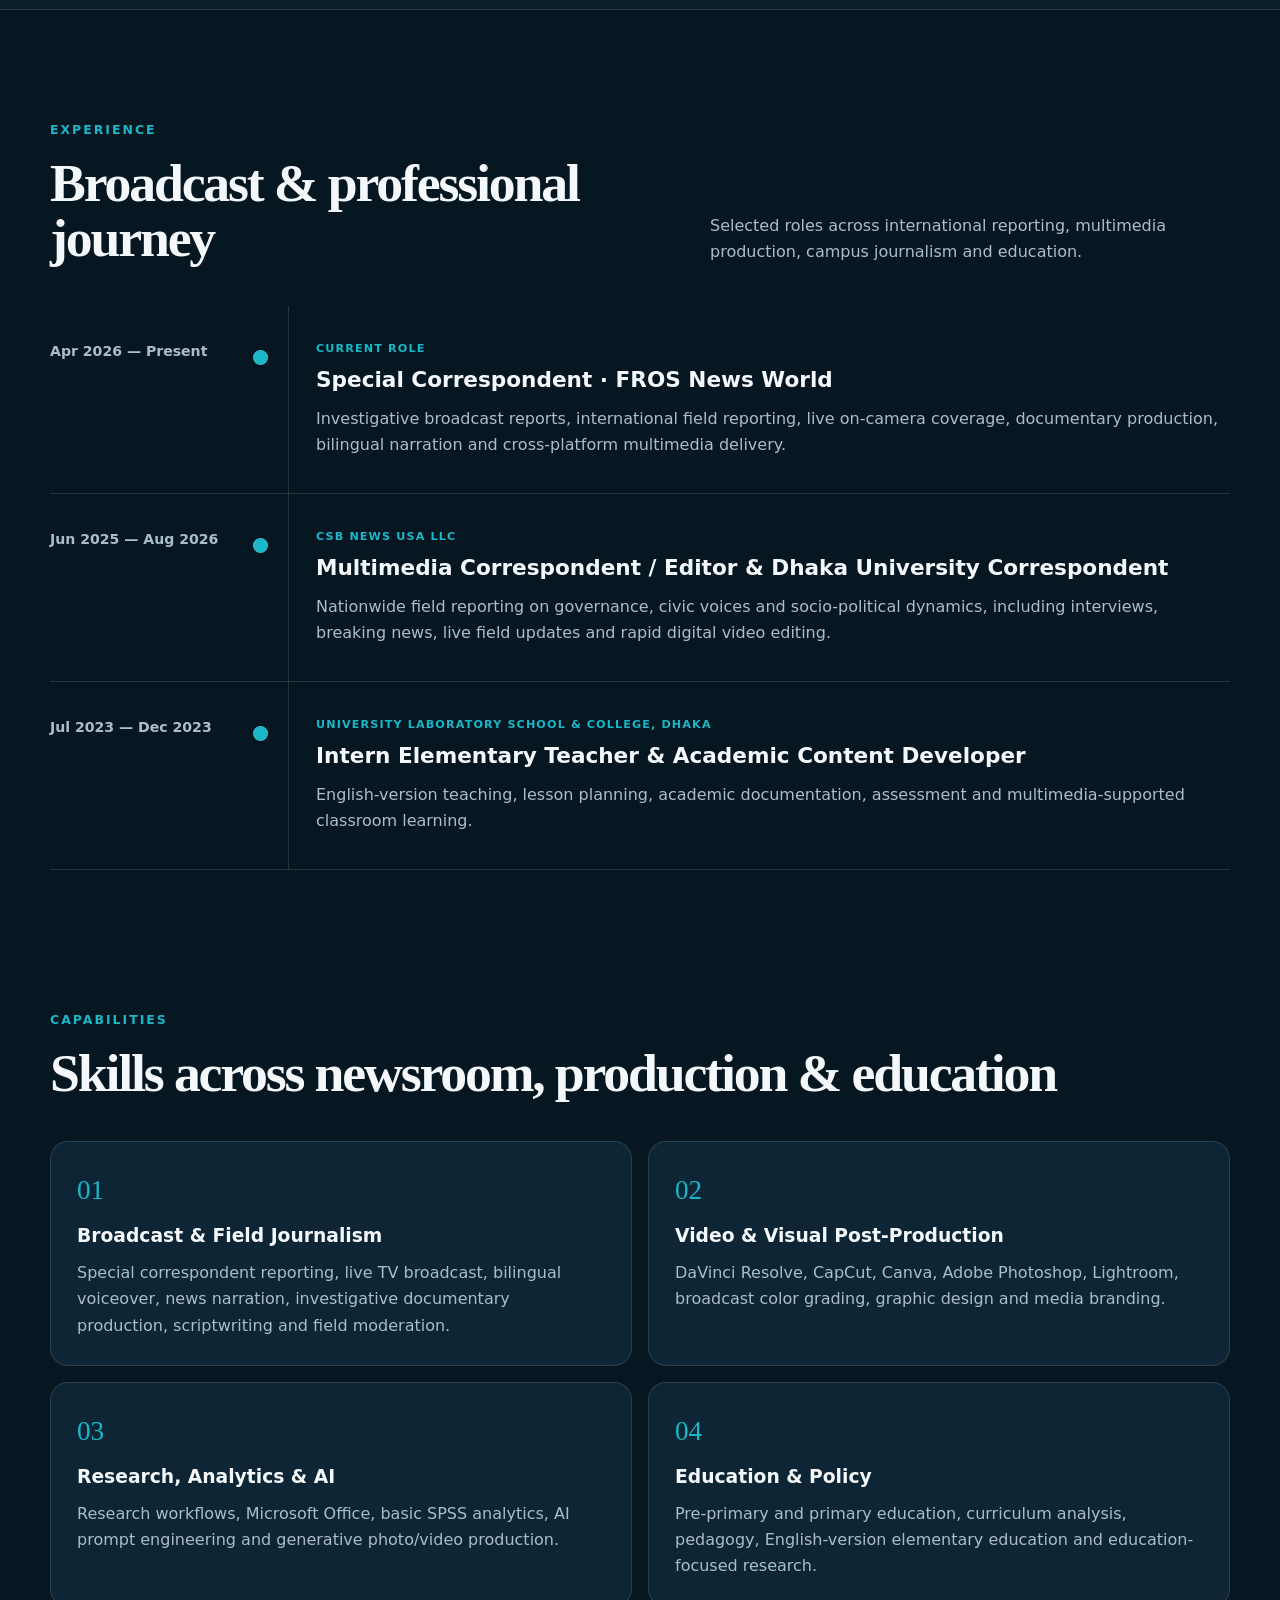
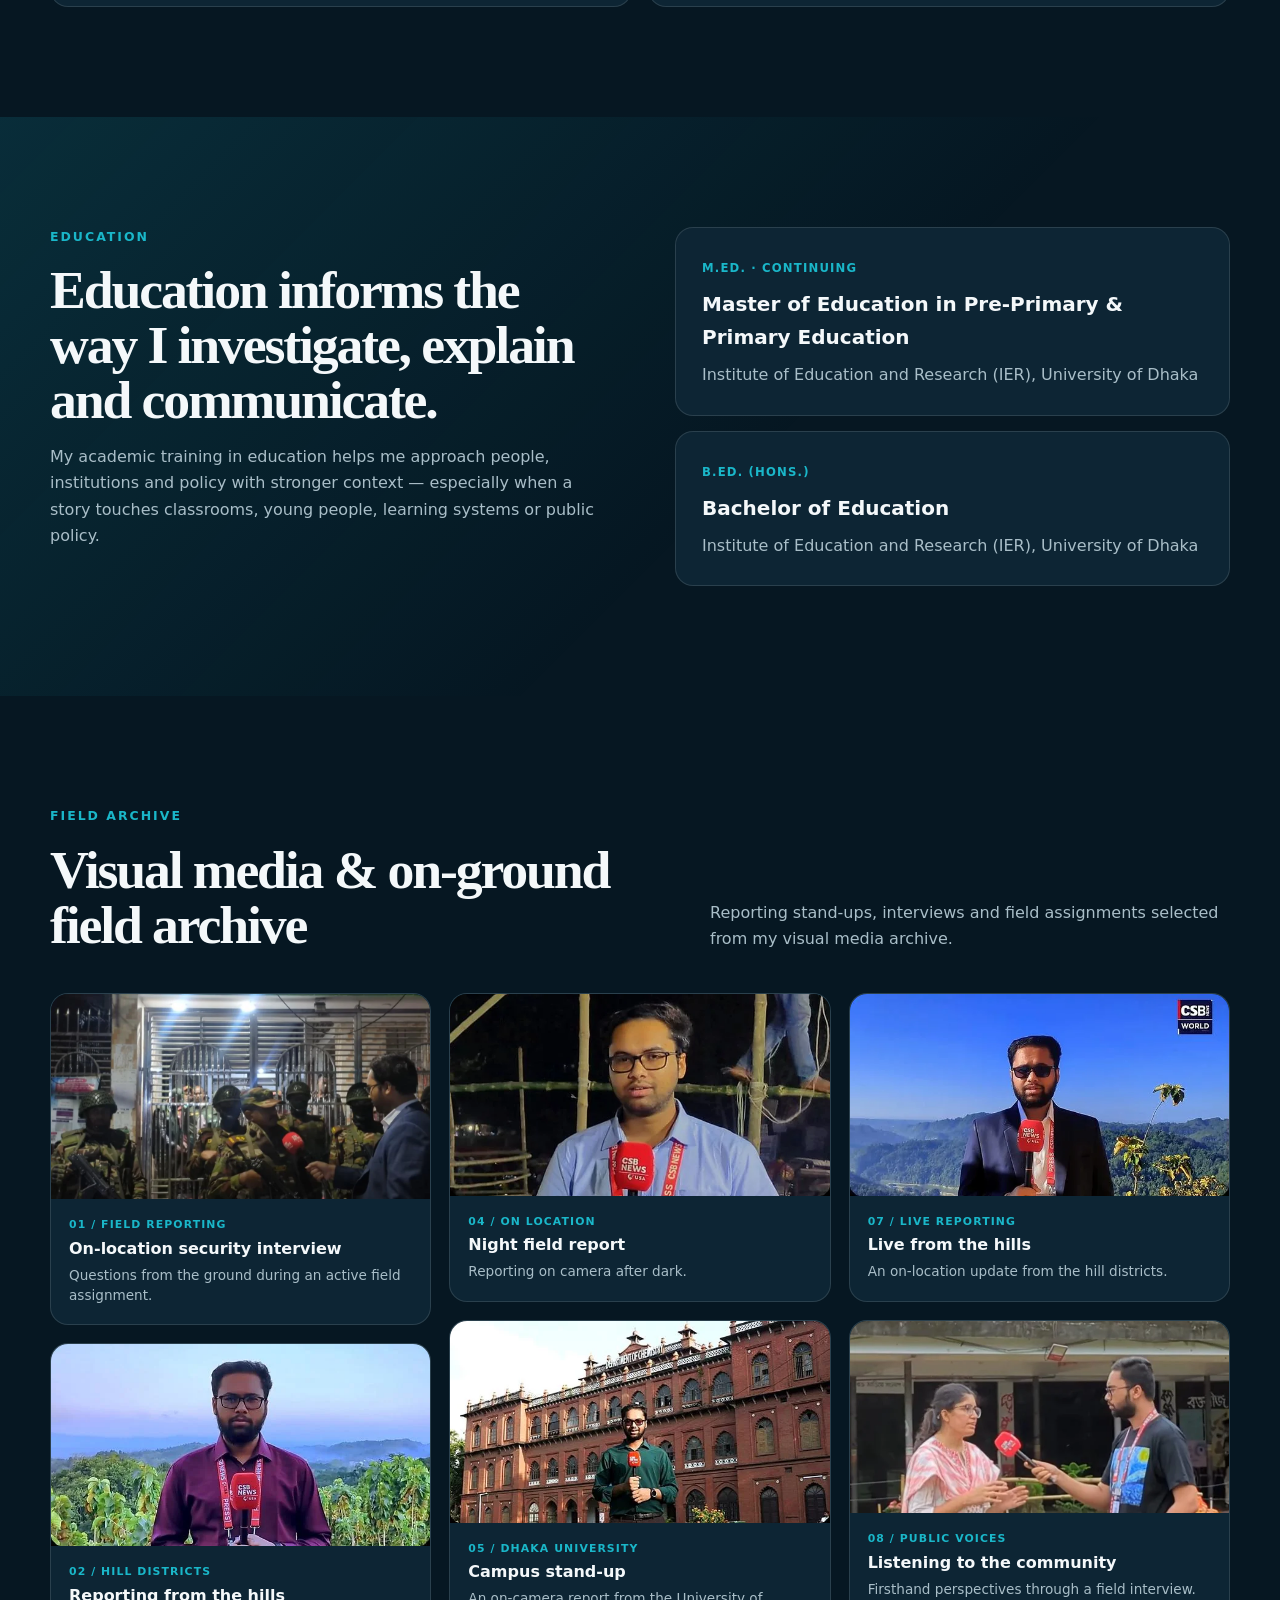
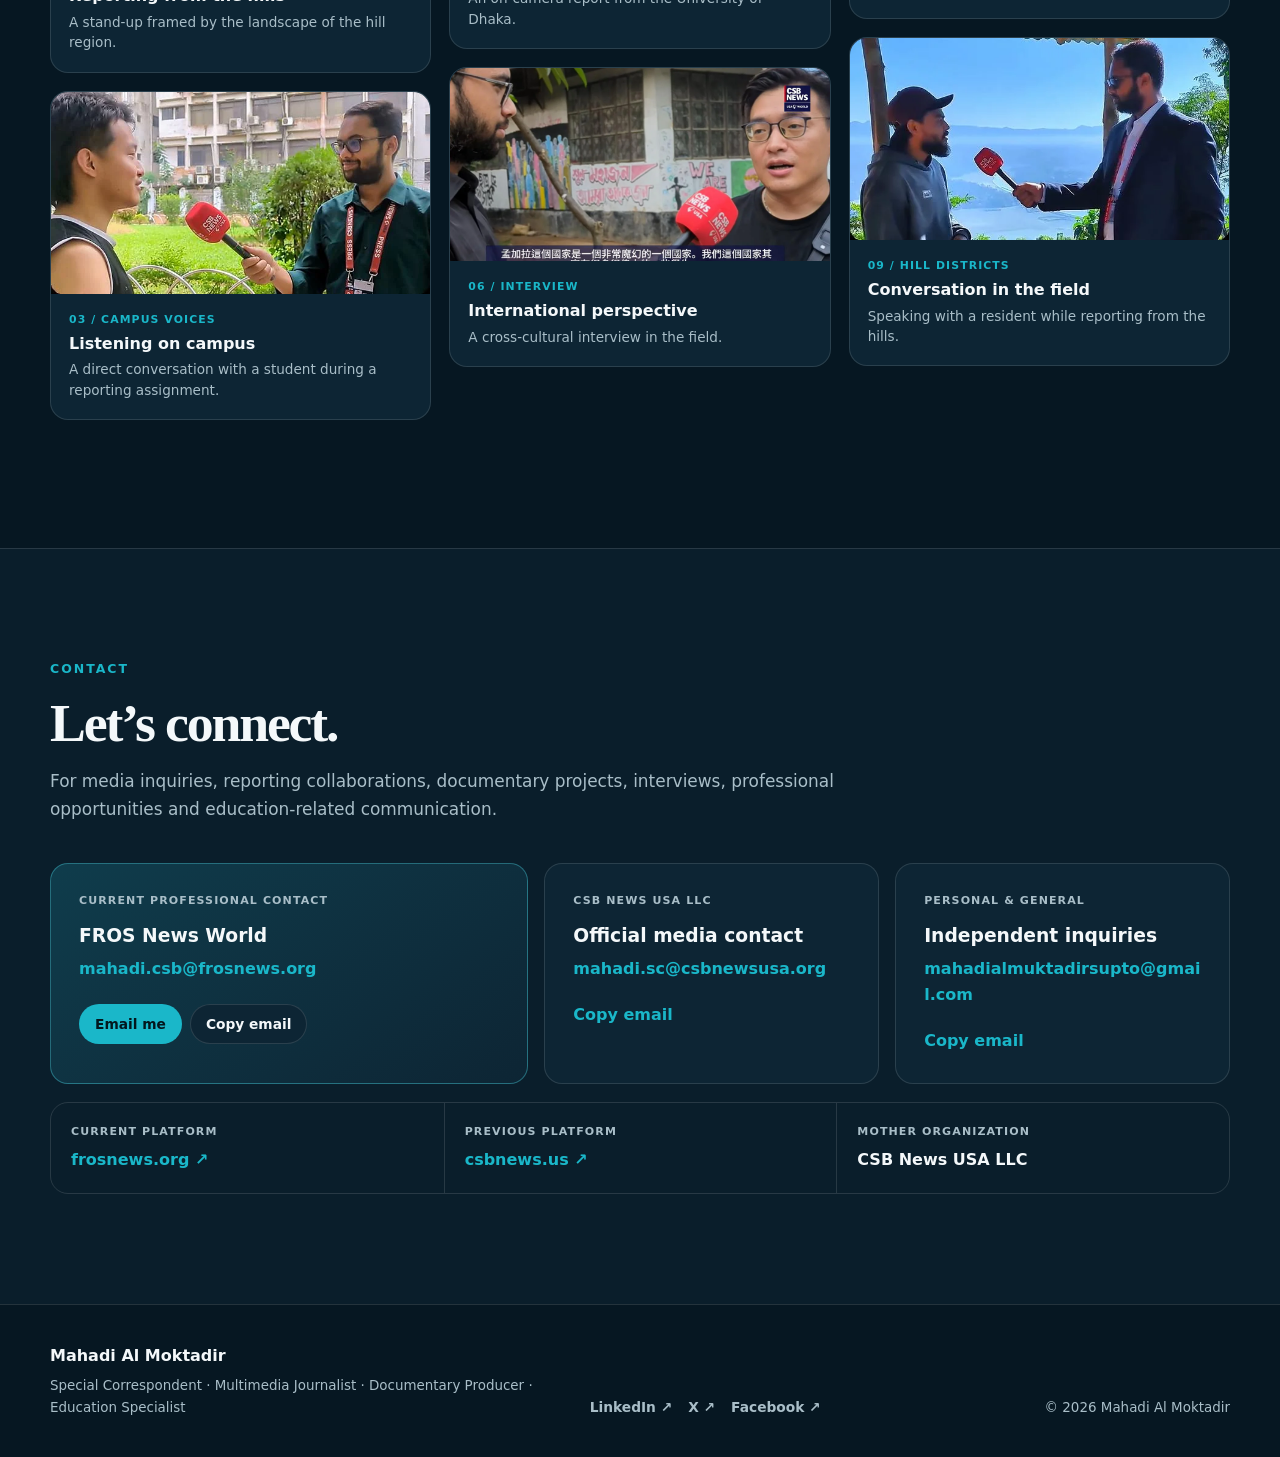
==== commit e140bfd9: "Use new portfolio domain for social sharing image" ====
--- a/index.html
+++ b/index.html
@@ -8,7 +8,7 @@
   <meta property="og:title" content="Mahadi Al Moktadir | Journalist & Documentary Producer" />
   <meta property="og:description" content="Field reporting, documentary journalism, multimedia storytelling and education." />
   <meta property="og:type" content="website" />
-  <meta property="og:image" content="https://mahadimuktadir.github.io/assets/images/mahadi-field-hero.webp" />
+  <meta property="og:image" content="https://mahadialmoktadir.github.io/assets/images/mahadi-field-hero.webp" />
   <title>Mahadi Al Moktadir | Special Correspondent & Multimedia Journalist</title>
   <link rel="icon" href="assets/images/favicon.svg" type="image/svg+xml" />
   <link rel="preconnect" href="https://fonts.googleapis.com" />
--- a/assets/css/style.css
+++ b/assets/css/style.css
@@ -149,7 +149,7 @@
 .work-image { position: relative; display: block; aspect-ratio: 16/9; overflow: hidden; background: var(--bg-elev); }
 .work-image img { width: 100%; height: 100%; object-fit: cover; object-position: center; transition: transform .5s ease; }
 .work-card:hover .work-image img { transform: scale(1.025); }
-.play { position: absolute; left: 50%; top: 50%; translate: -50% -50%; width: 58px; height: 58px; border-radius: 50%; display: grid; place-items: center; background: rgba(5,18,26,.74); color: white; border: 1px solid rgba(255,255,255,.35); backdrop-filter: blur(8px); padding-left: 3px; }
+.play { position: absolute; right: 16px; bottom: 16px; width: 54px; height: 54px; border-radius: 50%; display: grid; place-items: center; background: rgba(5,18,26,.84); color: white; border: 1px solid rgba(255,255,255,.5); backdrop-filter: blur(8px); box-shadow: 0 8px 24px rgba(0,0,0,.28); padding-left: 3px; }
 .work-body { padding: 24px; }
 .work-tags { display: flex; gap: 8px; flex-wrap: wrap; }
 .work-tags span { padding: 5px 9px; border-radius: 999px; background: var(--accent-soft); color: var(--accent); font-size: .69rem; font-weight: 800; text-transform: uppercase; letter-spacing: .06em; }
